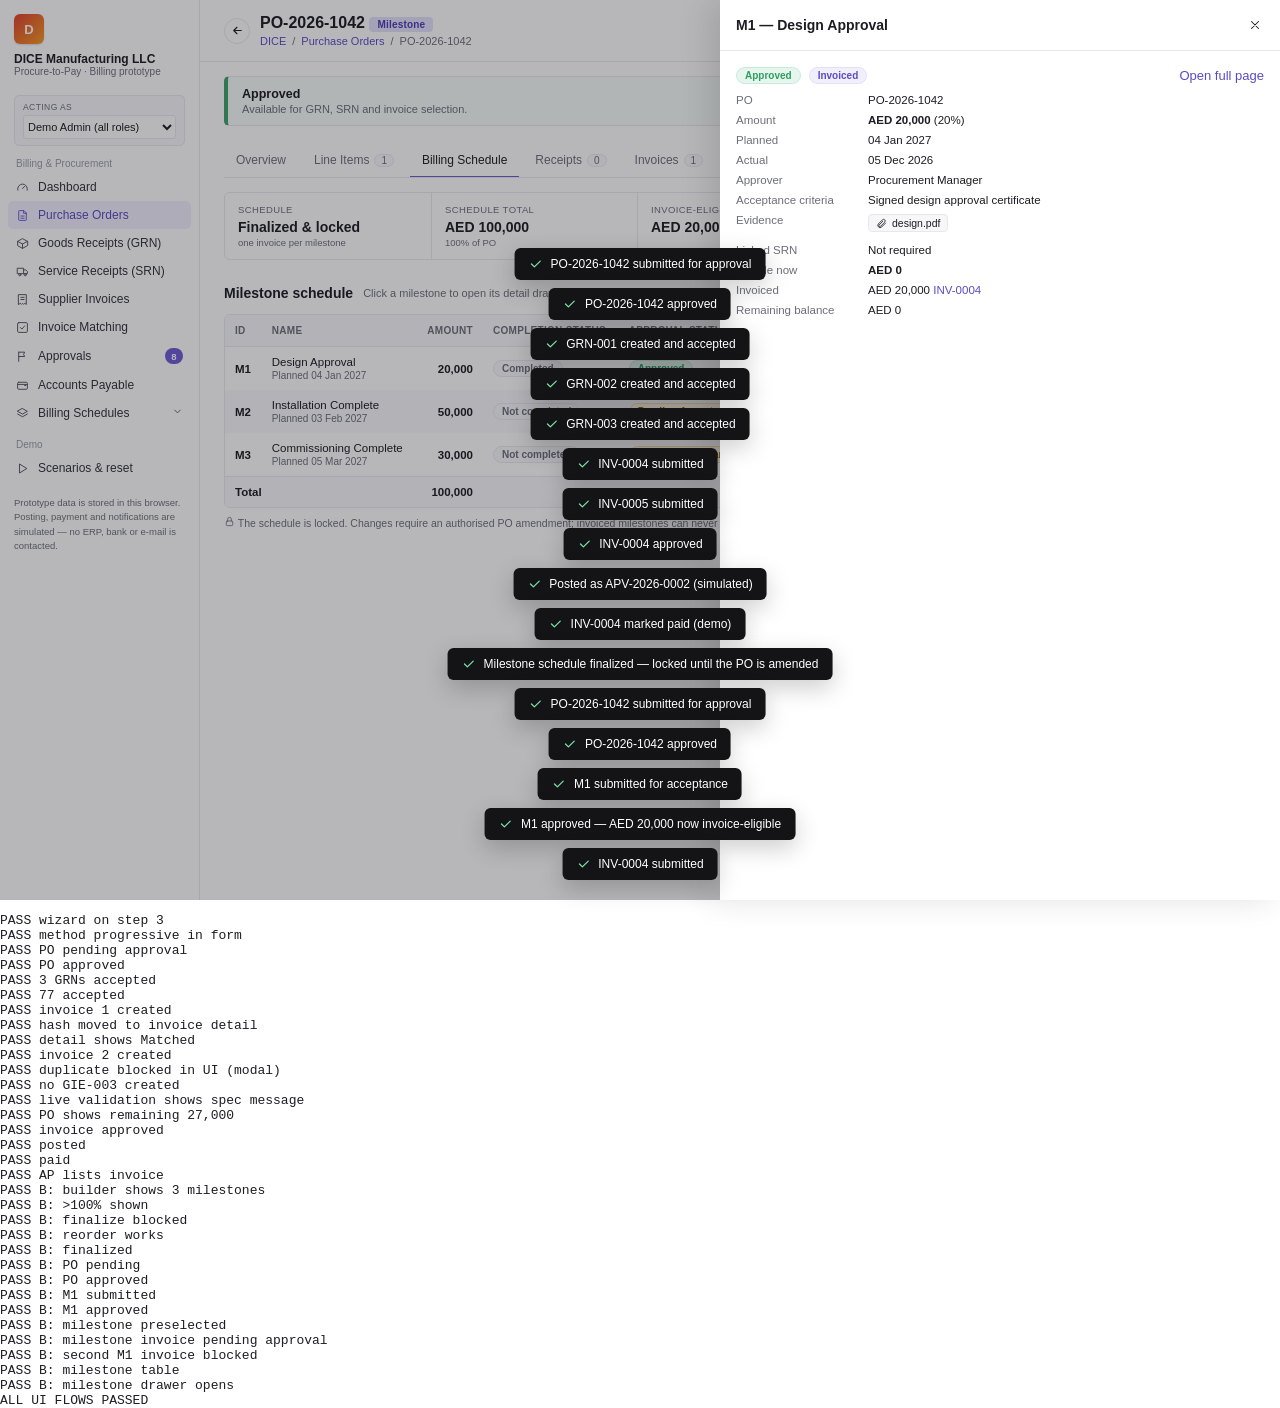
==== billing/tests/flow.html @ 4d49b439 "Add progressive and milestone billing prototype for P2P Interactive PO -> GRN/SRN -> invoice -> matc" ====
<!doctype html><html><head><meta charset="utf-8"><title>flow</title><link rel="stylesheet" href="../css/base.css"><link rel="stylesheet" href="../css/app.css"></head><body>
<div class="app"><aside id="sidebar" class="sidebar"></aside><main id="main" class="main"></main></div><div id="toasts" class="toast-stack"></div><pre id="out">running…</pre>
<script src="../js/core.js"></script><script src="../js/logic.js"></script><script src="../js/seed.js"></script><script src="../js/ui.js"></script>
<script src="../js/screens-po.js"></script><script src="../js/screens-receipts.js"></script><script src="../js/screens-bill.js"></script><script src="../js/screens-inv.js"></script><script src="../js/screens-dash.js"></script>
<script>
const log = [], flush = () => { document.getElementById('out').textContent = log.join('\n'); };
const T = (n, ok, extra) => { log.push((ok ? 'PASS ' : 'FAIL ') + n + (ok ? '' : ' :: ' + (extra || ''))); flush(); };
window.addEventListener('error', e => { log.push('ERR ' + e.message + ' @' + (e.filename || '').split('/').pop() + ':' + e.lineno); flush(); });
const nav = h => { location.hash = '#/' + h; render(); };
const submitModal = () => { const f = document.querySelector('.overlay form'); if (!f) return false; f.requestSubmit(); return true; };
const modalText = () => document.querySelector('.overlay')?.textContent || '';
try { localStorage.clear(); } catch (e) {}
seedDb('A'); const PO = n => db.pos.find(p => p.number === 'PO-2026-' + n);
/* ---- Scenario A through the UI handlers ---- */
nav('po/po-1042/edit?step=3');
T('wizard on step 3', ui.f && ui.f.step === 3);
ACT['po-method']({ dataset: { m: 'Progressive' } });
T('method progressive in form', ui.f.billingMethod === 'Progressive');
ACT['po-submit'](); T('PO pending approval', PO(1042).status === 'Pending Approval', PO(1042).status);
nav('po/po-1042'); ACT['po-approve']({ dataset: { id: 'po-1042' } }); submitModal(); T('PO approved', PO(1042).status === 'Approved');
const grn = (rec, acc, rej) => { nav('grn/new?po=po-1042'); ui.f.received = rec; ui.f.accepted = acc; ui.f.rejected = rej; grnDerive(); ACT['grn-save']({ dataset: { m: 'accept' } }); };
grn(30, 30, 0); grn(40, 40, 0); grn(10, 7, 3);
T('3 GRNs accepted', db.grns.filter(g => g.poId === 'po-1042' && ['Accepted', 'Partially Accepted'].includes(g.status)).length === 3, JSON.stringify(db.grns.filter(g => g.poId === 'po-1042').map(g => g.status)));
T('77 accepted', poSummary(PO(1042)).acceptedQty === 77);
const g1 = db.grns.find(g => g.poId === 'po-1042' && g.number === 'GRN-001'), g2 = db.grns.find(g => g.poId === 'po-1042' && g.number === 'GRN-002');
const invoice = (no, ref, qty) => { nav('invoice/new?po=po-1042'); ui.f.number = no; const g = ref; ACT['inv-pick']({ checked: true, dataset: { kind: 'grn', ref: g.id } }); ui.f.alloc['grn:' + g.id].qty = qty; invDerive(); return ACT['inv-save']({ dataset: { m: 'submit' } }); };
invoice('GIE-001', g1, 30);
T('invoice 1 created', db.invoices.some(i => i.number === 'GIE-001' && i.status === 'Pending Approval'));
T('hash moved to invoice detail', location.hash.startsWith('#/invoice/'), location.hash);
T('detail shows Matched', document.getElementById('main').textContent.includes('Matched'));
invoice('GIE-002', g2, 20); T('invoice 2 created', db.invoices.some(i => i.number === 'GIE-002'));
closeOverlays();
invoice('GIE-003', g1, 30); T('duplicate blocked in UI (modal)', modalText().includes('Duplicate allocation'), modalText()); T('no GIE-003 created', !db.invoices.some(i => i.number === 'GIE-003')); closeOverlays();
nav('invoice/new?po=po-1042'); ui.f.number = 'X'; ACT['inv-pick']({ checked: true, dataset: { kind: 'grn', ref: g2.id } }); ui.f.alloc['grn:' + g2.id].qty = 25; invDerive();
T('live validation shows spec message', document.getElementById('inv-derived').textContent.includes('Eligible: 20 units. Requested: 25 units.'));
nav('po/po-1042?tab=billing'); const t = document.getElementById('main').textContent; T('PO shows remaining 27,000', t.includes('27,000'));
/* approve + AP via handlers */
const i1 = db.invoices.find(i => i.number === 'GIE-001'); ACT['inv-approve']({ dataset: { id: i1.id } }); submitModal(); T('invoice approved', getInv(i1.id).status === 'Approved');
ACT['inv-post']({ dataset: { id: i1.id } }); submitModal(); T('posted', getInv(i1.id).status === 'Posted'); ACT['inv-pay']({ dataset: { id: i1.id } }); submitModal(); T('paid', getInv(i1.id).status === 'Paid');
nav('ap'); T('AP lists invoice', document.getElementById('main').textContent.includes('GIE-001'));
/* ---- Scenario B via UI ---- */
seedDb('B'); nav('po/po-1042/edit?step=3');
T('B: builder shows 3 milestones', ui.f.milestones.length === 3);
ui.f.milestones[2].pct = 40; poDerive(); T('B: >100% shown', document.getElementById('sch-sum').textContent.includes('exceeds'), document.getElementById('sch-sum').textContent);
ACT['ms-finalize'](); T('B: finalize blocked', modalText().includes('cannot be finalized')); closeOverlays();
ui.f.milestones[2].pct = 30; poDerive(); ACT['ms-up']({ dataset: { i: 1 } }); ACT['ms-down']({ dataset: { i: 0 } }); T('B: reorder works', ui.f.milestones[0].name === 'Design Approval', ui.f.milestones.map(m => m.name));
ACT['ms-finalize'](); T('B: finalized', ui.f.scheduleFinal === true); ACT['po-submit'](); T('B: PO pending', PO(1042).status === 'Pending Approval');
nav('po/po-1042'); ACT['po-approve']({ dataset: { id: 'po-1042' } }); submitModal(); T('B: PO approved', PO(1042).status === 'Approved');
const m1 = db.milestones.find(m => m.poId === 'po-1042' && m.code === 'M1');
nav('milestone/' + m1.id); ui.f.evidence = ['design.pdf']; ui.f.remarks = 'Design complete'; ACT['ms-submit-page']({ dataset: { id: m1.id } }); T('B: M1 submitted', getMS(m1.id).status === 'Submitted for Acceptance');
ACT['ms-approve']({ dataset: { id: m1.id } }); submitModal(); T('B: M1 approved', getMS(m1.id).status === 'Approved');
nav('invoice/new?po=po-1042&ms=' + m1.id); T('B: milestone preselected', ui.f.alloc['milestone:' + m1.id]?.on === true); ui.f.number = 'MS-1'; invDerive(); ACT['inv-save']({ dataset: { m: 'submit' } });
T('B: milestone invoice pending approval', db.invoices.some(i => i.number === 'MS-1' && i.status === 'Pending Approval'));
nav('invoice/new?po=po-1042&ms=' + m1.id); ui.f.number = 'MS-2'; invDerive(); ACT['inv-save']({ dataset: { m: 'submit' } }); T('B: second M1 invoice blocked', modalText().includes('Duplicate allocation') && !db.invoices.some(i => i.number === 'MS-2'), modalText()); closeOverlays();
nav('po/po-1042?tab=billing'); const bt = document.getElementById('main').textContent; T('B: milestone table', bt.includes('Invoiced') && bt.includes('Not Eligible'));
ACT['ms-drawer']({ dataset: { id: m1.id } }); T('B: milestone drawer opens', !!document.querySelector('.drawer'));
document.getElementById('out').textContent = log.join('\n') + '\n' + (log.some(l => l.startsWith('FAIL') || l.startsWith('ERR')) ? 'SOME FAILED' : 'ALL UI FLOWS PASSED');
</script></body></html>
---- billing/css/base.css ----
﻿  :root{
    --primary:#6C5DD3; --primary-600:#5B4CC4; --primary-50:#F1EFFC; --primary-100:#E4E0FA;
    --text:#1D1D22; --muted:#6E6E7A; --faint:#9A9AA6;
    --border:#E7E7EE; --row-alt:#F7F7FA; --bg:#FFFFFF; --page:#FBFBFD;
    --input-bg:#E7E4F0; --input-border:#CFCBDD;
    --danger:#E5484D; --danger-bg:#FDECEC; --success:#2F9E62; --success-bg:#E6F6EE;
    --dark:#141416; --radius:4px;
  }
  *{box-sizing:border-box}
  html,body{margin:0;height:100%}
  body{font-family:Inter,-apple-system,BlinkMacSystemFont,"Segoe UI",Roboto,sans-serif;font-size:13px;color:var(--text);background:var(--bg);-webkit-font-smoothing:antialiased}
  button{font-family:inherit;cursor:pointer}
  input,select,textarea{font-family:inherit;font-size:12px;color:var(--text)}
  a{color:inherit;text-decoration:none}

  /* ---------- Layout ---------- */
  .app{display:flex;min-height:100vh}
  .sidebar{width:200px;flex:none;border-right:1px solid var(--border);background:#fff;position:sticky;top:0;height:100vh;overflow-y:auto;padding:14px 8px 40px;transition:width .2s}
  .sidebar::-webkit-scrollbar{width:4px}.sidebar::-webkit-scrollbar-thumb{background:#ddd;border-radius:4px}
  .brand{padding:0 6px 10px}
  .brand-logo{width:30px;height:30px;border-radius:6px;background:linear-gradient(135deg,#E2412B,#F59A23);display:grid;place-items:center;color:#fff;font-weight:700;font-size:13px;box-shadow:0 1px 2px rgba(0,0,0,.15)}
  .brand-name{font-weight:600;font-size:12px;margin-top:8px}
  .brand-mail{font-size:10px;color:var(--muted)}
  .brand-tools{display:flex;gap:6px;margin-top:10px}
  .brand-tools button{width:24px;height:24px;border-radius:50%;border:1px solid var(--border);background:#fff;display:grid;place-items:center;color:var(--muted)}
  .brand-tools button:hover{color:var(--primary);border-color:var(--primary)}
  .nav-section{font-size:10px;color:var(--faint);padding:12px 8px 4px;font-weight:500}
  .nav-item{display:flex;align-items:center;gap:9px;padding:7px 8px;border-radius:5px;color:#33333B;font-size:12px;cursor:pointer;user-select:none}
  .nav-item:hover{background:var(--row-alt)}
  .nav-item svg{flex:none;color:#55555F}
  .nav-item .chev{margin-left:auto}
  .nav-group.active>.nav-item,.nav-group.open>.nav-item{background:var(--primary-50)}
  .nav-group.active>.nav-item{color:var(--primary-600);font-weight:500}
  .nav-group.active>.nav-item svg{color:var(--primary)}
  .nav-group.open>.nav-item{border-radius:5px 5px 0 0}
  .nav-sub{background:var(--primary-50);border-radius:0 0 5px 5px;padding:2px 6px 8px;margin-top:-2px}
  .nav-sub .nav-item{padding:6px 8px;font-size:11px;color:var(--muted)}
  .nav-sub .nav-item.active{background:#fff;color:var(--text);font-weight:500;box-shadow:0 0 0 1px var(--border)}
  .main{flex:1;min-width:0;display:flex;flex-direction:column}

  /* ---------- Page header ---------- */
  .page-head{display:flex;align-items:center;gap:10px;padding:14px 24px;border-bottom:1px solid var(--border);background:#fff;position:sticky;top:0;z-index:20;min-height:56px}
  .back-btn{width:26px;height:26px;border-radius:50%;border:1px solid var(--border);background:#fff;display:grid;place-items:center;color:var(--text)}
  .back-btn:hover{border-color:var(--primary);color:var(--primary)}
  .page-title{font-size:16px;font-weight:600;margin:0}
  .crumbs{font-size:11px;color:var(--muted);display:flex;gap:6px;align-items:center;flex-wrap:wrap}
  .crumbs a{color:var(--primary-600);cursor:pointer}.crumbs a:hover{text-decoration:underline}
  .head-right{margin-left:auto;display:flex;gap:8px;align-items:center}
  .content{padding:0 24px 40px}

  /* ---------- Toolbar / tabs ---------- */
  .tabs{display:flex;gap:4px;border-bottom:1px solid var(--border);margin-top:18px}
  .tab{padding:9px 8px;font-size:12px;color:var(--muted);border:none;background:none;border-bottom:2px solid transparent;margin-bottom:-1px}
  .tab.active{color:var(--text);border-bottom-color:var(--primary);font-weight:500}
  .tab .count{display:inline-block;margin-left:5px;font-size:10px;background:var(--row-alt);border:1px solid var(--border);padding:0 6px;border-radius:10px;color:var(--muted)}
  .tab.active .count{background:var(--primary-50);border-color:var(--primary-100);color:var(--primary-600)}
  .toolbar{display:flex;align-items:center;border-bottom:1px solid var(--border);height:40px;margin:0 -24px;padding:0 24px}
  .content .tabs + .toolbar{margin:0}
  .tool{display:flex;align-items:center;gap:7px;padding:0 14px;height:100%;font-size:11.5px;color:var(--text);border:none;background:none}
  .tool:first-child{padding-left:4px}
  .tool + .tool{border-left:1px solid var(--border)}
  .tool input{border:none;outline:none;background:transparent;font-size:11.5px;width:200px}
  .tool:hover:not(.search){color:var(--primary)}
  .actions-row{display:flex;gap:8px;margin:18px 0 16px;flex-wrap:wrap}

  /* ---------- Buttons ---------- */
  .btn{display:inline-flex;align-items:center;gap:5px;height:28px;padding:0 12px;border-radius:var(--radius);font-size:11.5px;font-weight:500;border:1px solid transparent;white-space:nowrap;transition:background .15s,border-color .15s,color .15s}
  .btn-primary{background:var(--primary);color:#fff}
  .btn-primary:hover{background:var(--primary-600)}
  .btn-primary.on{background:var(--dark)}
  .btn-sm{height:22px;padding:0 9px;font-size:10.5px}
  .btn-xs{height:20px;padding:0 8px;font-size:10px;border-radius:3px}
  .btn-outline{background:#fff;border-color:#C9C9D3;color:var(--text)}
  .btn-outline:hover,.btn-outline.hot{background:var(--primary);border-color:var(--primary);color:#fff}
  .btn-danger-soft{background:var(--danger-bg);color:var(--danger)}
  .btn-danger-soft:hover{background:#F9D2D3}
  .btn:disabled,.btn:disabled:hover{background:#F1F1F4;color:#A3A3AE;border-color:transparent;cursor:not-allowed}
  .btn-dark{background:var(--dark);color:#fff}
  .btn-dark:hover{background:#33333a}
  .btn-success{background:var(--success);color:#fff}
  .btn-ghost{background:transparent;color:var(--muted)}
  .btn-ghost:hover{background:var(--row-alt);color:var(--text)}
  .kebab{width:22px;height:22px;border-radius:3px;border:none;background:transparent;display:grid;place-items:center;color:var(--text)}
  .kebab:hover,.kebab.open{background:var(--primary);color:#fff}

  /* ---------- Table ---------- */
  .table-wrap{overflow-x:auto}
  table.grid{width:100%;border-collapse:collapse;min-width:720px}
  .grid th{text-align:left;font-size:11px;font-weight:500;color:var(--text);padding:10px 10px;border-bottom:1px solid var(--border)}
  .grid td{padding:9px 10px;font-size:11.5px;vertical-align:middle}
  .grid tbody tr:nth-child(even) td{background:var(--row-alt)}
  .grid tbody tr:hover td{background:#F2F1FA}
  .grid .divider{border-left:1px solid var(--border)}
  .grid th.right,.grid td.right{text-align:right}
  .row-actions{display:inline-flex;align-items:center;gap:5px}
  .ent{display:flex;align-items:center;gap:10px}
  .avatar{width:22px;height:22px;border-radius:50%;display:grid;place-items:center;color:#fff;font-size:9.5px;font-weight:600;flex:none}
  .ent-name{font-weight:500;font-size:11.5px;cursor:pointer}
  .ent-name:hover{color:var(--primary);text-decoration:underline}
  .ent-sub{font-size:9.5px;color:var(--muted);margin-top:3px}
  .link-muted{display:inline-flex;align-items:center;gap:5px;color:var(--muted);font-size:11px;cursor:pointer;background:none;border:none;padding:0}
  .link-muted:hover{color:var(--primary)}
  .chip{display:inline-flex;align-items:center;gap:5px;font-size:10.5px;padding:2px 8px;border-radius:10px;background:var(--primary-50);color:var(--primary-600);border:1px solid var(--primary-100)}
  .chip.gray{background:var(--row-alt);color:var(--muted);border-color:var(--border)}
  .chip.green{background:var(--success-bg);color:var(--success);border-color:#C7EBD7}
  .chip.red{background:var(--danger-bg);color:var(--danger);border-color:#F6CFD0}
  .empty{text-align:center;color:var(--muted);padding:40px 0 !important;font-size:12px;background:#fff !important}
  .pager{display:flex;align-items:center;justify-content:center;position:relative;margin-top:18px;min-height:24px}
  .pager .pages{display:flex;gap:4px;align-items:center}
  .pager button{min-width:20px;height:20px;border:none;background:none;font-size:10.5px;color:var(--text);border-radius:3px;padding:0 4px}
  .pager button:hover:not(:disabled){background:var(--row-alt)}
  .pager button.active{background:var(--primary);color:#fff}
  .pager button:disabled{color:#C8C8D0;cursor:default}
  .pager .info{position:absolute;right:0;font-size:10px;color:var(--muted)}

  /* ---------- Menus ---------- */
  .menu{position:fixed;z-index:60;background:#fff;border:1px solid var(--border);border-radius:5px;box-shadow:0 8px 24px rgba(20,20,40,.12);padding:4px;min-width:130px}
  .menu button{display:flex;width:100%;align-items:center;gap:8px;border:none;background:none;padding:7px 9px;font-size:11px;border-radius:3px;text-align:left;color:var(--text)}
  .menu button:hover{background:var(--primary-50);color:var(--primary-600)}
  .menu button.danger{color:var(--danger)}
  .menu button.danger:hover{background:var(--danger-bg)}

  /* ---------- Cards / form (edit page) ---------- */
  .form-grid{display:grid;grid-template-columns:1fr 1fr;gap:14px 8px;margin-top:16px;align-items:start}
  .card{border:1px solid var(--border);border-radius:5px;background:#fff;padding:16px 14px 18px;box-shadow:0 1px 2px rgba(20,20,40,.03)}
  .card.stretch{align-self:stretch}
  .card-head{display:flex;align-items:flex-start;gap:10px;margin-bottom:12px}
  .card-title{font-size:13px;font-weight:500;margin:0}
  .card-title.upper{text-transform:uppercase;font-size:13px}
  .card-desc{font-size:9.5px;color:var(--muted);margin-top:3px}
  .card-head .btn{margin-left:auto}
  .field{margin-bottom:10px}
  .field:last-child{margin-bottom:0}
  .field label{display:block;font-size:8.5px;letter-spacing:.04em;color:var(--muted);text-transform:uppercase;margin-bottom:4px}
  .input{width:100%;height:30px;padding:0 9px;background:var(--input-bg);border:1px solid var(--input-border);border-radius:2px;outline:none;font-size:11px}
  .input:focus{border-color:var(--primary);background:#fff;box-shadow:0 0 0 3px rgba(108,93,211,.12)}
  select.input{appearance:none;background-image:url("data:image/svg+xml,%3Csvg xmlns='http://www.w3.org/2000/svg' width='10' height='10' viewBox='0 0 24 24' fill='none' stroke='%23333' stroke-width='2.5'%3E%3Cpath d='m6 9 6 6 6-6'/%3E%3C/svg%3E");background-repeat:no-repeat;background-position:right 10px center;padding-right:28px}
  .input.white{background-color:#fff;border-color:#B9B3D6}
  .two{display:grid;grid-template-columns:1fr 1fr;gap:8px}
  .badge-outline{font-size:9px;border:1px solid var(--border);border-radius:10px;padding:3px 8px;margin-left:auto;color:var(--text);letter-spacing:.02em}
  .mini-table{width:100%;border-collapse:collapse}
  .mini-table th{font-size:9px;text-transform:uppercase;font-weight:600;text-align:left;padding:7px 6px;border-bottom:1px solid #CFCFD8}
  .mini-table td{font-size:10.5px;padding:6px 6px}
  .mini-table th.right,.mini-table td.right{text-align:right}
  .mini-table .empty{padding:14px 0 6px !important;font-size:10px}
  .switch-card{display:flex;align-items:flex-start;justify-content:space-between;padding:16px 10px 20px;border:1px solid transparent;border-radius:5px}
  .switch-card .t{font-size:12.5px;font-weight:500}
  .switch-card.off .t{color:#55555F}
  .switch-card .d{font-size:8.5px;color:var(--muted);margin-top:3px}
  .switch{position:relative;width:20px;height:12px;flex:none}
  .switch input{opacity:0;width:0;height:0;position:absolute}
  .switch span{position:absolute;inset:0;border-radius:10px;background:#D9D9E0;transition:.2s;cursor:pointer;border:1px solid #C3C3CC}
  .switch span::after{content:"";position:absolute;width:8px;height:8px;top:1px;left:1px;border-radius:50%;background:#fff;transition:.2s;box-shadow:0 1px 1px rgba(0,0,0,.15)}
  .switch input:checked + span{background:var(--primary);border-color:var(--primary)}
  .switch input:checked + span::after{transform:translateX(8px)}
  .danger-zone{border-top:1px solid var(--border);margin-top:16px;padding-top:16px}
  .danger-zone h4{margin:0;font-size:12.5px;font-weight:500}
  .danger-zone p{margin:3px 0 10px;font-size:8.5px;color:var(--muted)}
  .head-person{display:flex;align-items:center;gap:10px;padding:8px;border:1px solid var(--border);border-radius:5px;margin:4px 0 10px}
  .muted{color:var(--muted)}
  .small{font-size:10.5px}

  /* ---------- Summary strip (departments page) ---------- */
  .summary{display:grid;grid-template-columns:repeat(5,minmax(0,1fr));border:1px solid var(--border);border-radius:6px;margin-top:18px;background:#fff}
  .summary > div{padding:12px 14px;min-width:0}
  .summary > div + div{border-left:1px solid var(--border)}
  .summary .k{font-size:9.5px;color:var(--muted);text-transform:uppercase;letter-spacing:.04em}
  .summary .v{font-size:12.5px;font-weight:500;margin-top:4px;white-space:nowrap;overflow:hidden;text-overflow:ellipsis}

  /* ---------- Modal / drawer / toast ---------- */
  .overlay{position:fixed;inset:0;background:rgba(17,17,27,.38);z-index:80;display:grid;place-items:center;padding:16px;animation:fade .15s}
  .modal{background:#fff;border-radius:8px;width:440px;max-width:100%;box-shadow:0 20px 50px rgba(0,0,0,.2);animation:pop .15s}
  .modal-head{display:flex;align-items:center;padding:14px 16px;border-bottom:1px solid var(--border)}
  .modal-head h3{margin:0;font-size:14px;font-weight:600}
  .modal-head .x{margin-left:auto}
  .modal-body{padding:16px;max-height:65vh;overflow:auto}
  .modal-body p{margin:0;color:var(--muted);line-height:1.5;font-size:12px}
  .modal-foot{display:flex;justify-content:flex-end;gap:8px;padding:12px 16px;border-top:1px solid var(--border)}
  .modal .input{background:#fff;border-color:#D3D3DC;height:32px;font-size:12px}
  .modal .input:focus{border-color:var(--primary)}
  .modal .field label{font-size:9.5px}
  .err{color:var(--danger);font-size:10px;margin-top:4px}
  .drawer-ov{position:fixed;inset:0;background:rgba(17,17,27,.3);z-index:70;animation:fade .15s}
  .drawer{position:fixed;top:0;right:0;bottom:0;width:440px;max-width:100%;background:#fff;z-index:71;box-shadow:-10px 0 30px rgba(0,0,0,.12);display:flex;flex-direction:column;animation:slide .2s}
  .drawer .modal-body{max-height:none;flex:1}
  .kv{display:grid;grid-template-columns:120px 1fr;gap:8px 12px;font-size:11.5px;margin-bottom:18px}
  .kv .k{color:var(--muted)}
  .section-label{font-size:10px;text-transform:uppercase;letter-spacing:.05em;color:var(--muted);margin:6px 0 8px;font-weight:600}
  .toast-stack{position:fixed;bottom:20px;left:50%;transform:translateX(-50%);z-index:100;display:flex;flex-direction:column;gap:8px;align-items:center}
  .toast{background:var(--dark);color:#fff;padding:9px 14px;border-radius:6px;font-size:12px;display:flex;align-items:center;gap:8px;box-shadow:0 8px 24px rgba(0,0,0,.2);animation:pop .15s}
  .toast svg{color:#7BE0A6}
  @keyframes fade{from{opacity:0}}
  @keyframes pop{from{opacity:0;transform:scale(.97) translateY(4px)}}
  @keyframes slide{from{transform:translateX(30px);opacity:0}}

  .chip.amber{background:#FFF6E0;color:#8A6100;border-color:#F1DDA6}
  .chip.blue{background:#EAF1FE;color:#2563EB;border-color:#CFDDFB}
  .mc-link{background:none;border:none;padding:0;font:inherit;font-weight:700;color:var(--primary-600);text-decoration:underline;text-underline-offset:2px;cursor:pointer}
  .mc-link:hover{color:var(--primary)}
---- billing/css/app.css ----
/* DICE Progressive & Milestone Billing prototype — additions on top of the Buyer portal base styles */
:root{--warn:#B7791F;--warn-bg:#FFF6E0;--info:#2563EB;--info-bg:#EAF1FE}
.content{padding:0 24px 60px}
.page-head .head-title{display:flex;flex-direction:column;gap:3px;min-width:0}
.page-head .head-right{flex-wrap:wrap}
.sidebar .brand-tools{margin-top:8px}
.nav-item .nbadge{margin-left:auto;min-width:18px;height:16px;border-radius:8px;background:var(--primary);color:#fff;font-size:9.5px;font-weight:600;display:grid;place-items:center;padding:0 5px}
.nav-item.active{background:var(--primary-50);color:var(--primary-600);font-weight:500}
.nav-item.active svg{color:var(--primary)}
.nav-sub .nav-item.active{background:#fff;color:var(--text)}
.role-box{margin:8px 6px 0;padding:6px 8px;border:1px solid var(--border);border-radius:5px;background:var(--row-alt)}
.role-box label{display:block;font-size:8.5px;text-transform:uppercase;letter-spacing:.05em;color:var(--muted);margin-bottom:3px}
.role-box select{width:100%;border:1px solid var(--border);border-radius:3px;background:#fff;height:24px;font-size:11px}
.demo-note{margin:14px 6px 0;font-size:9.5px;color:var(--muted);line-height:1.5}

/* tabs */
.tabs.scroll{overflow-x:auto;scrollbar-width:none}
.tabs .tab{white-space:nowrap;font-size:12px;padding:9px 12px}

/* page blocks */
.sec-title{font-size:14px;font-weight:600;margin:22px 0 10px;display:flex;align-items:center;gap:10px}
.sec-title .sub{font-size:11px;font-weight:400;color:var(--muted)}
.sub-title{font-size:10.5px;font-weight:600;text-transform:uppercase;letter-spacing:.04em;color:var(--muted);margin:18px 0 8px}
.grid-2{display:grid;grid-template-columns:1fr 1fr;gap:14px}
.grid-3{display:grid;grid-template-columns:repeat(3,1fr);gap:12px}
.grid-4{display:grid;grid-template-columns:repeat(4,1fr);gap:12px}
.card.flat{box-shadow:none}
.card.pad0{padding:0;overflow:hidden}
.card h3{margin:0 0 10px;font-size:12.5px;font-weight:600}
.row{display:flex;align-items:center;gap:8px;flex-wrap:wrap}
.spacer{flex:1}
.right{text-align:right}
.nowrap{white-space:nowrap}
.mono{font-variant-numeric:tabular-nums}
.num{text-align:right;font-variant-numeric:tabular-nums;white-space:nowrap}
.strong{font-weight:600}
.ok-t{color:var(--success)}.bad-t{color:var(--danger)}.warn-t{color:var(--warn)}
.hint{font-size:10.5px;color:var(--muted);line-height:1.5}
.link{background:none;border:none;padding:0;font:inherit;color:var(--primary-600);cursor:pointer;font-weight:500}
.link:hover{text-decoration:underline}

/* metric tiles */
.tiles{display:grid;grid-template-columns:repeat(auto-fill,minmax(176px,1fr));gap:10px;margin-top:16px}
.tile{border:1px solid var(--border);border-radius:6px;padding:12px 14px;background:#fff;cursor:default;text-align:left;font:inherit;color:inherit;transition:border-color .15s,box-shadow .15s}
.tile.click{cursor:pointer}
.tile.click:hover{border-color:var(--primary);box-shadow:0 2px 10px rgba(108,93,211,.12)}
.tile .k{font-size:9.5px;text-transform:uppercase;letter-spacing:.04em;color:var(--muted);display:flex;gap:6px;align-items:center}
.tile .v{font-size:17px;font-weight:600;margin-top:6px;font-variant-numeric:tabular-nums}
.tile .s{font-size:10px;color:var(--muted);margin-top:3px}
.tile.g .v{color:var(--success)}.tile.a .v{color:var(--warn)}.tile.r .v{color:var(--danger)}
.strip{display:grid;grid-template-columns:repeat(auto-fit,minmax(140px,1fr));border:1px solid var(--border);border-radius:6px;background:#fff;margin-top:14px}
.strip>div{padding:11px 13px;min-width:0}
.strip>div+div{border-left:1px solid var(--border)}
.strip .k{font-size:9.5px;color:var(--muted);text-transform:uppercase;letter-spacing:.04em}
.strip .v{font-size:14px;font-weight:600;margin-top:4px;font-variant-numeric:tabular-nums;white-space:nowrap}
.strip .s{font-size:9.5px;color:var(--muted);margin-top:2px}
.strip .hl{background:#F1F8F4}

/* status badges */
.badge-s{display:inline-flex;align-items:center;font-size:10px;font-weight:600;padding:2px 8px;border-radius:10px;white-space:nowrap;border:1px solid transparent}
.s-green{background:var(--success-bg);color:var(--success);border-color:#C7EBD7}
.s-amber{background:var(--warn-bg);color:#8A6100;border-color:#F1DDA6}
.s-red{background:var(--danger-bg);color:var(--danger);border-color:#F6CFD0}
.s-gray{background:var(--row-alt);color:var(--muted);border-color:var(--border)}
.s-blue{background:var(--info-bg);color:var(--info);border-color:#CFDDFB}
.s-purple{background:var(--primary-50);color:var(--primary-600);border-color:var(--primary-100)}
.m-badge{display:inline-flex;align-items:center;gap:4px;font-size:10px;font-weight:600;padding:2px 8px;border-radius:4px;letter-spacing:.02em}
.m-standard{background:#EEF0F4;color:#44444C}
.m-progressive{background:#E4F4EA;color:#23724A}
.m-milestone{background:#E4E0FA;color:#4B3DB5}

/* method banner */
.method-banner{display:flex;gap:12px;align-items:flex-start;padding:11px 14px;border-radius:6px;border:1px solid var(--border);margin-top:14px;font-size:11.5px;line-height:1.5}
.method-banner.progressive{background:#F1F8F4;border-color:#CBE8D6}
.method-banner.milestone{background:var(--primary-50);border-color:var(--primary-100)}
.method-banner.standard{background:var(--row-alt)}
.method-banner b{font-weight:600}
.method-banner .ic{width:26px;height:26px;border-radius:6px;display:grid;place-items:center;color:#fff;flex:none}
.method-banner.progressive .ic{background:#3FA36B}.method-banner.milestone .ic{background:var(--primary)}.method-banner.standard .ic{background:#8A8A96}

/* banners / alerts */
.alert{display:flex;gap:10px;align-items:flex-start;padding:9px 12px;border-radius:5px;font-size:11.5px;line-height:1.5;margin:10px 0;border:1px solid}
.alert.err{background:var(--danger-bg);border-color:#F6CFD0;color:#9B2226}
.alert.warn{background:var(--warn-bg);border-color:#F1DDA6;color:#7A5300}
.alert.ok{background:var(--success-bg);border-color:#C7EBD7;color:#1F6E45}
.alert.info{background:var(--info-bg);border-color:#CFDDFB;color:#1E4FC2}
.alert ul{margin:3px 0 0;padding-left:16px}
.alert .at{font-weight:600}
.status-banner{display:flex;align-items:center;gap:12px;padding:10px 14px;border:1px solid var(--border);border-left-width:4px;border-radius:5px;margin-top:14px;background:#fff;flex-wrap:wrap}
.status-banner.green{border-left-color:#3FA36B;background:#F6FBF8}.status-banner.amber{border-left-color:#E8B04B;background:#FFFBF1}
.status-banner.red{border-left-color:var(--danger);background:#FEF7F7}.status-banner.gray{border-left-color:#B9B9C4}.status-banner.blue{border-left-color:var(--info)}
.status-banner .t{font-weight:600;font-size:12.5px}
.status-banner .d{font-size:11px;color:var(--muted);margin-top:2px}

/* steps */
.stepper{display:flex;gap:0;margin:16px 0 4px;border:1px solid var(--border);border-radius:6px;overflow:hidden;background:#fff}
.step{flex:1;display:flex;align-items:center;gap:8px;padding:10px 14px;font-size:11.5px;color:var(--muted);border:none;background:#fff;text-align:left;border-right:1px solid var(--border)}
.step:last-child{border-right:none}
.step .n{width:20px;height:20px;border-radius:50%;background:var(--row-alt);border:1px solid var(--border);display:grid;place-items:center;font-size:10px;font-weight:600;flex:none}
.step.on{color:var(--text);font-weight:600;background:var(--primary-50)}
.step.on .n{background:var(--primary);border-color:var(--primary);color:#fff}
.step.done .n{background:var(--success);border-color:var(--success);color:#fff}
.step:hover{background:var(--row-alt)}

/* forms */
.fgrid{display:grid;grid-template-columns:repeat(3,1fr);gap:12px 14px}
.fgrid.c2{grid-template-columns:repeat(2,1fr)}.fgrid.c4{grid-template-columns:repeat(4,1fr)}
.fgrid .span2{grid-column:span 2}.fgrid .span3{grid-column:1/-1}
.field label{font-size:9px}
.field .ro{height:30px;display:flex;align-items:center;padding:0 9px;background:var(--row-alt);border:1px solid var(--border);border-radius:2px;font-size:11.5px;color:#33333B;overflow:hidden;white-space:nowrap;text-overflow:ellipsis}
.input.sm{height:26px;font-size:11px}
.input.num{text-align:right}
.input.err{border-color:var(--danger);background:#FFF6F6}
.input:disabled{opacity:.6;cursor:not-allowed}
textarea.input{height:auto;padding:7px 9px;resize:vertical}
.fhint{font-size:10px;color:var(--muted);margin-top:3px}
.form-actions{display:flex;gap:8px;justify-content:flex-end;margin-top:18px;padding-top:14px;border-top:1px solid var(--border);flex-wrap:wrap}
.radio-cards{display:grid;grid-template-columns:repeat(3,1fr);gap:10px}
.rcard{border:1px solid var(--border);border-radius:6px;padding:12px 14px;cursor:pointer;background:#fff;display:flex;flex-direction:column;gap:5px;text-align:left;font:inherit;color:inherit}
.rcard:hover{border-color:var(--primary)}
.rcard.on{border-color:var(--primary);background:var(--primary-50);box-shadow:0 0 0 1px var(--primary)}
.rcard .t{font-weight:600;font-size:12.5px;display:flex;align-items:center;gap:7px}
.rcard .d{font-size:10.5px;color:var(--muted);line-height:1.5}
.rcard ul{margin:2px 0 0;padding-left:15px;font-size:10.5px;color:#44444C;line-height:1.55}
.rcard:disabled{opacity:.6;cursor:not-allowed}
.dot{width:12px;height:12px;border-radius:50%;border:2px solid #B9B9C4;flex:none}
.rcard.on .dot{border-color:var(--primary);background:radial-gradient(var(--primary) 45%,#fff 50%)}
.check-row{display:flex;align-items:center;gap:8px;font-size:11.5px}
.check-row input{accent-color:var(--primary);width:14px;height:14px;margin:0}

/* tables */
.tbl-wrap{overflow-x:auto;border:1px solid var(--border);border-radius:6px;background:#fff}
table.grid.compact{min-width:0}
table.grid.compact th{font-size:10px;text-transform:uppercase;letter-spacing:.03em;color:var(--muted);font-weight:600;background:var(--row-alt);white-space:nowrap}
table.grid.compact td{font-size:11.5px}
table.grid tr.click{cursor:pointer}
table.grid tr.sel td{background:var(--primary-50)!important}
table.grid tr.dim td{color:var(--faint)}
table.grid tr.total td{font-weight:600;border-top:1px solid var(--border);background:var(--row-alt)!important}
table.grid td .sub{font-size:10px;color:var(--muted);margin-top:2px}
table.grid td.act{white-space:nowrap;text-align:right}
.filters{display:flex;gap:8px;align-items:center;flex-wrap:wrap;margin:16px 0 12px}
.filters .input{height:28px;width:auto;min-width:130px;background:#fff;border-color:#D3D3DC;font-size:11.5px}
.filters .search{position:relative}
.filters .search input{padding-left:26px;width:220px}
.filters .search svg{position:absolute;left:8px;top:8px;color:var(--muted)}
.fchip{display:inline-flex;align-items:center;gap:6px;background:var(--primary-50);border:1px solid var(--primary-100);color:var(--primary-600);border-radius:12px;font-size:10.5px;padding:2px 4px 2px 10px}
.fchip button{border:none;background:none;color:inherit;display:grid;place-items:center;padding:2px;border-radius:50%}
.fchip button:hover{background:var(--primary-100)}
.empty-state{padding:34px 12px;text-align:center;color:var(--muted);font-size:12px}
.pill-tabs{display:flex;gap:6px;flex-wrap:wrap;margin:14px 0 4px}
.pill-tabs button{border:1px solid var(--border);background:#fff;border-radius:14px;padding:4px 11px;font-size:11px;color:var(--text);display:inline-flex;gap:6px;align-items:center}
.pill-tabs button .n{min-width:16px;height:16px;border-radius:8px;background:var(--row-alt);display:grid;place-items:center;font-size:9.5px;font-weight:700;padding:0 4px}
.pill-tabs button.on{border-color:var(--primary);background:var(--primary-50);color:var(--primary-600);font-weight:600}
.pill-tabs button.on .n{background:var(--primary);color:#fff}

/* alloc / entitlements */
.bar{height:6px;border-radius:4px;background:#E6E6EC;overflow:hidden;display:flex;min-width:90px}
.bar span{display:block;height:100%}
.bar .b-paid{background:#2F9E62}.bar .b-appr{background:#7BC79B}.bar .b-res{background:#F0B24A}.bar .b-avail{background:var(--primary)}
.legend{display:flex;gap:12px;flex-wrap:wrap;font-size:10px;color:var(--muted);margin-top:6px}
.legend i{display:inline-block;width:8px;height:8px;border-radius:2px;margin-right:4px;vertical-align:middle}
.alloc-in{width:84px;text-align:right}
.inelig{font-size:10px;color:var(--danger);margin-top:2px}
.bal-cell b{font-weight:600}

/* checks */
.checks{border:1px solid var(--border);border-radius:6px;background:#fff;overflow:hidden}
.check{display:grid;grid-template-columns:22px 190px 1fr;gap:10px;padding:9px 12px;border-bottom:1px solid var(--border);font-size:11.5px;align-items:start}
.check:last-child{border-bottom:none}
.check .ci{width:18px;height:18px;border-radius:50%;display:grid;place-items:center;color:#fff;margin-top:1px}
.check.pass .ci{background:#3FA36B}.check.warn .ci{background:#E0A030}.check.fail .ci{background:var(--danger)}.check.info .ci{background:#8A8A96}
.check .cl{font-weight:600}
.check .cd{color:#44444C;line-height:1.5}
.check.fail{background:#FEF8F8}.check.warn{background:#FFFCF4}

/* timeline */
.tl{list-style:none;margin:0;padding:0 0 0 12px;border-left:2px solid var(--primary-100)}
.tl li{position:relative;padding:0 0 12px 8px;font-size:11.5px}
.tl li::before{content:"";position:absolute;left:-18px;top:4px;width:8px;height:8px;border-radius:50%;background:var(--primary)}
.tl li.ok::before{background:#3FA36B}.tl li.bad::before{background:var(--danger)}.tl li.amber::before{background:#E0A030}
.tl .tt{font-weight:600}.tl .tm{font-size:10px;color:var(--muted);margin-top:2px}
.kvg{display:grid;grid-template-columns:repeat(3,1fr);gap:12px 16px}
.kvg .k{font-size:9px;color:var(--muted);text-transform:uppercase;letter-spacing:.04em;margin-bottom:2px}
.kvg .v{font-size:12px;font-weight:500;word-break:break-word}
.attach{display:inline-flex;align-items:center;gap:5px;font-size:10.5px;border:1px solid var(--border);border-radius:4px;padding:2px 7px;background:var(--row-alt);margin:0 4px 4px 0}
.attach button{border:none;background:none;color:var(--muted);padding:0;display:grid;place-items:center}
.attach button:hover{color:var(--danger)}
.total-box{border:1px solid var(--border);border-radius:6px;background:var(--row-alt);padding:10px 14px;min-width:260px}
.total-box .r{display:flex;justify-content:space-between;gap:20px;font-size:12px;padding:3px 0}
.total-box .r.g{font-weight:700;font-size:13.5px;border-top:1px solid var(--border);margin-top:4px;padding-top:7px}
.sticky-bar{position:sticky;bottom:0;background:rgba(255,255,255,.96);border-top:1px solid var(--border);padding:10px 24px;margin:20px -24px -60px;display:flex;gap:8px;justify-content:flex-end;align-items:center;z-index:15;flex-wrap:wrap}
.menu-wide{min-width:200px}
.drawer.wide{width:560px}
.modal.wide{width:760px}
.modal.xwide{width:980px}
.lock{display:inline-flex;align-items:center;gap:4px;color:var(--muted);font-size:10px}
.dim-note{color:var(--faint);font-size:10.5px}
.scn{border:1px solid var(--border);border-radius:6px;padding:10px 12px;margin-bottom:8px;background:#fff}
.scn .t{font-weight:600;font-size:12px}.scn .d{font-size:10.5px;color:var(--muted);margin:3px 0 8px;line-height:1.5}
.funnel{display:flex;flex-direction:column;gap:7px;margin-top:6px}
.funnel .fr{display:grid;grid-template-columns:170px 1fr 110px;gap:10px;align-items:center;font-size:11px}
.funnel .fb{height:14px;border-radius:3px;background:#EDEDF3;overflow:hidden}
.funnel .fb span{display:block;height:100%;background:var(--primary);border-radius:3px;min-width:2px}
@media (max-width:1100px){.grid-4{grid-template-columns:repeat(2,1fr)}.grid-3{grid-template-columns:1fr 1fr}.fgrid,.fgrid.c4{grid-template-columns:1fr 1fr}.radio-cards{grid-template-columns:1fr}}
@media (max-width:900px){.grid-2,.grid-3,.fgrid,.fgrid.c2,.fgrid.c4{grid-template-columns:1fr}.fgrid .span2{grid-column:auto}.drawer.wide,.modal.wide,.modal.xwide{width:100%}.sticky-bar{margin:20px -16px -60px;padding:10px 16px}.check{grid-template-columns:22px 1fr}.check .cd{grid-column:2}}

.toast.err{background:#7A1F22}.toast.err svg{color:#FFB4B6}
.toast span{max-width:520px}
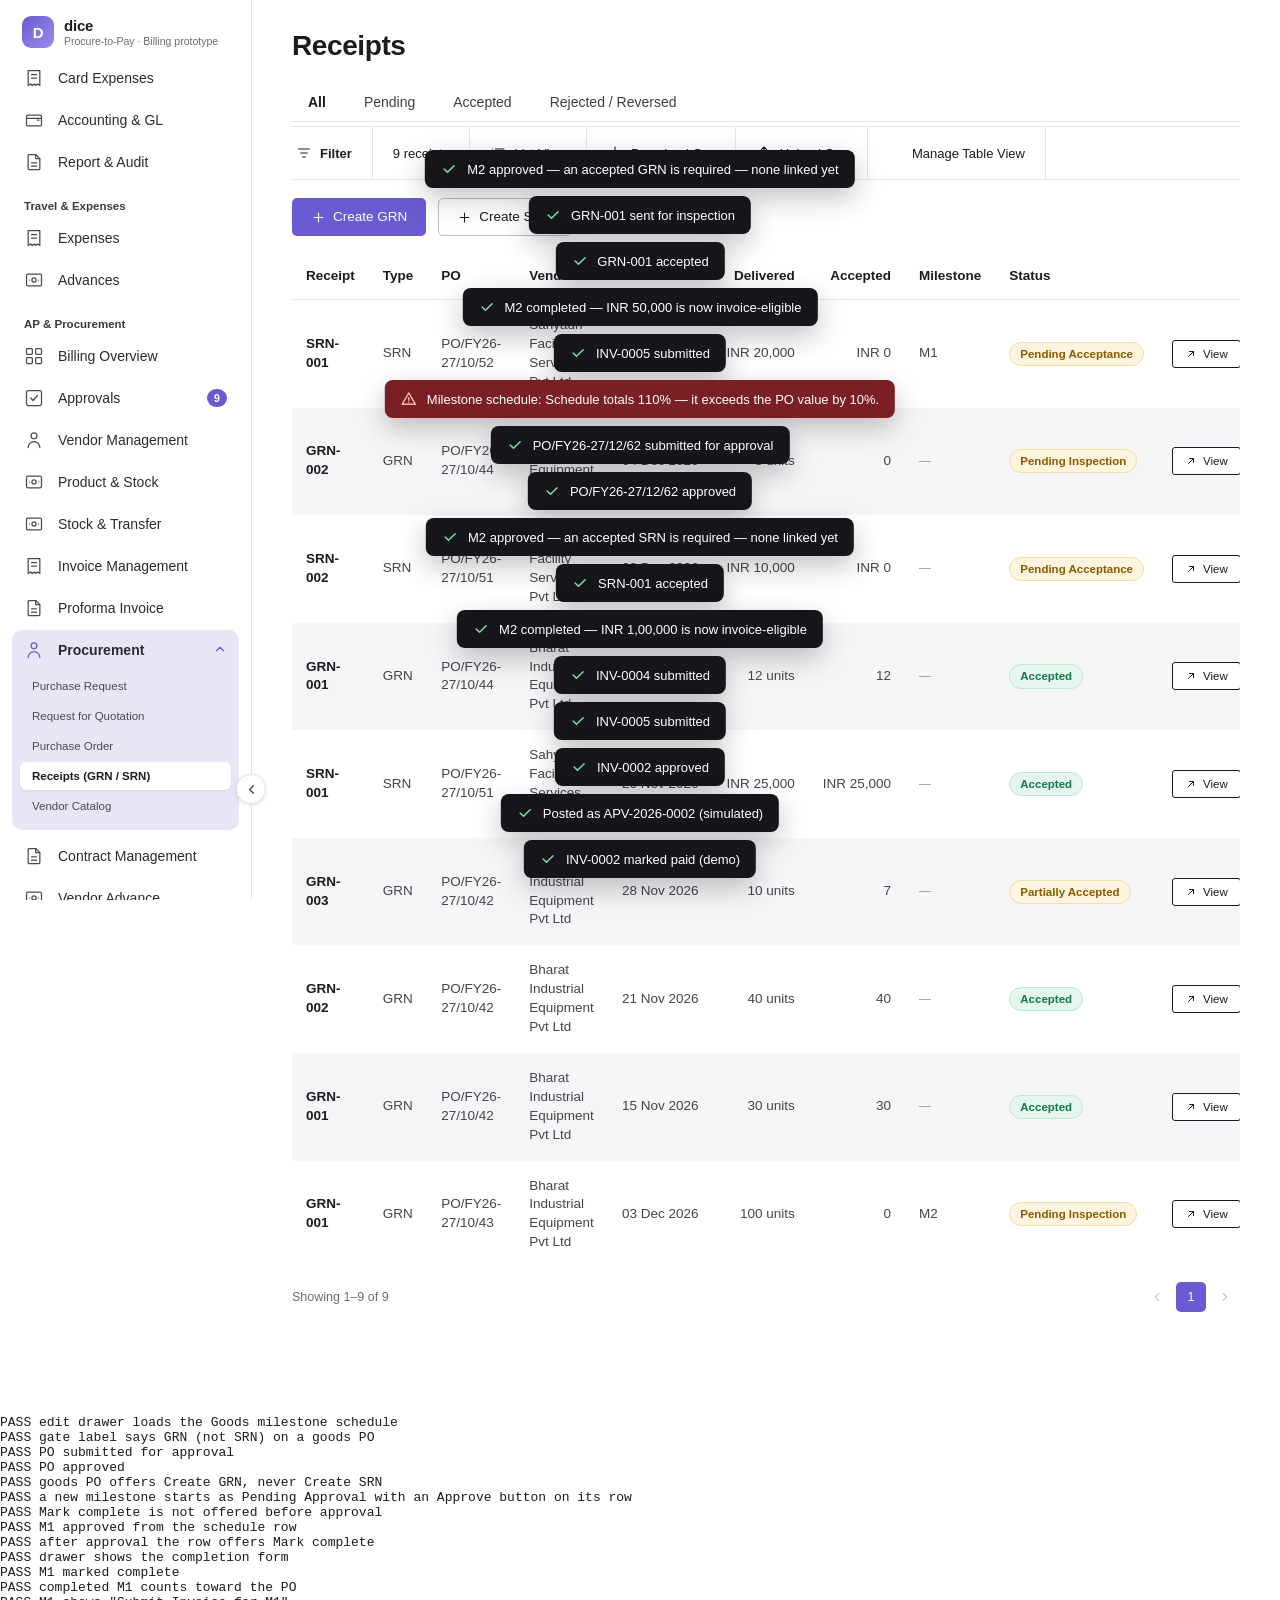
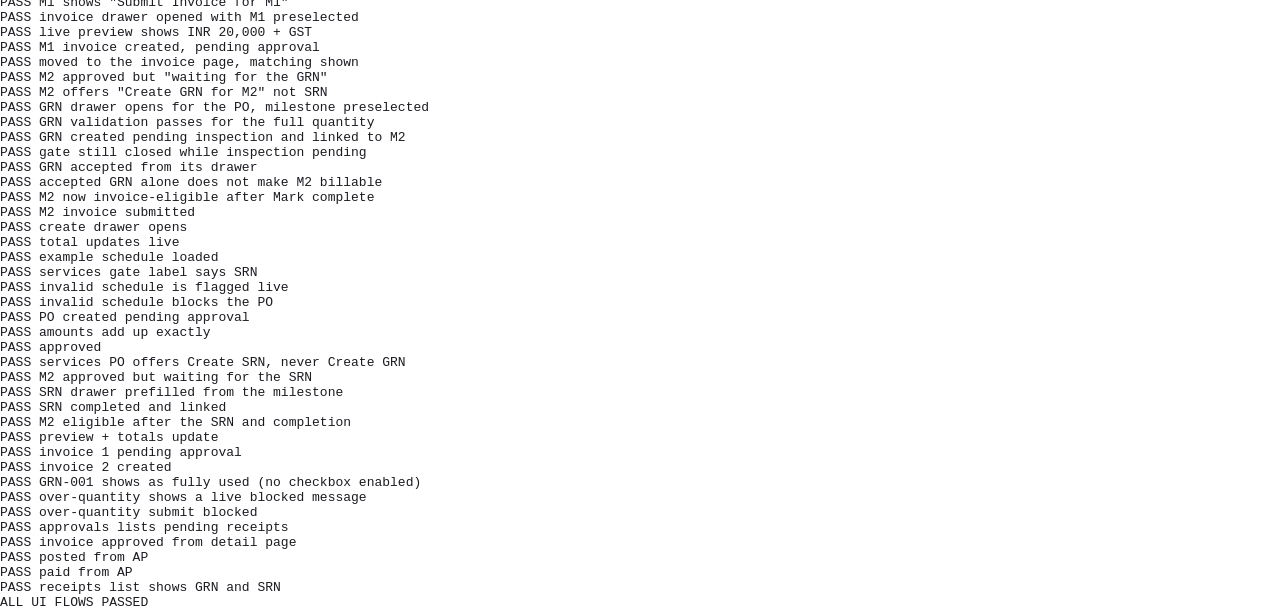
==== commit 19ad1d5c: "Redesign billing prototype to match DICE portal; fix Goods/Services milestone gating Logic - A PO is" ====
--- a/billing/tests/flow.html
+++ b/billing/tests/flow.html
@@ -3,56 +3,103 @@
 <script src="../js/core.js"></script><script src="../js/logic.js"></script><script src="../js/seed.js"></script><script src="../js/ui.js"></script>
 <script src="../js/screens-po.js"></script><script src="../js/screens-receipts.js"></script><script src="../js/screens-bill.js"></script><script src="../js/screens-inv.js"></script><script src="../js/screens-dash.js"></script>
 <script>
+/* Drives the app the way a user does: clicks real buttons and types into real inputs inside the drawers. */
 const log = [], flush = () => { document.getElementById('out').textContent = log.join('\n'); };
 const T = (n, ok, extra) => { log.push((ok ? 'PASS ' : 'FAIL ') + n + (ok ? '' : ' :: ' + (extra || ''))); flush(); };
 window.addEventListener('error', e => { log.push('ERR ' + e.message + ' @' + (e.filename || '').split('/').pop() + ':' + e.lineno); flush(); });
+try { localStorage.clear(); } catch (e) {}
+const PO = id => db.pos.find(p => p.id === id);
 const nav = h => { location.hash = '#/' + h; render(); };
-const submitModal = () => { const f = document.querySelector('.overlay form'); if (!f) return false; f.requestSubmit(); return true; };
-const modalText = () => document.querySelector('.overlay')?.textContent || '';
-try { localStorage.clear(); } catch (e) {}
-seedDb('A'); const PO = n => db.pos.find(p => p.number === 'PO-2026-' + n);
-/* ---- Scenario A through the UI handlers ---- */
-nav('po/po-1042/edit?step=3');
-T('wizard on step 3', ui.f && ui.f.step === 3);
-ACT['po-method']({ dataset: { m: 'Progressive' } });
-T('method progressive in form', ui.f.billingMethod === 'Progressive');
-ACT['po-submit'](); T('PO pending approval', PO(1042).status === 'Pending Approval', PO(1042).status);
-nav('po/po-1042'); ACT['po-approve']({ dataset: { id: 'po-1042' } }); submitModal(); T('PO approved', PO(1042).status === 'Approved');
-const grn = (rec, acc, rej) => { nav('grn/new?po=po-1042'); ui.f.received = rec; ui.f.accepted = acc; ui.f.rejected = rej; grnDerive(); ACT['grn-save']({ dataset: { m: 'accept' } }); };
-grn(30, 30, 0); grn(40, 40, 0); grn(10, 7, 3);
-T('3 GRNs accepted', db.grns.filter(g => g.poId === 'po-1042' && ['Accepted', 'Partially Accepted'].includes(g.status)).length === 3, JSON.stringify(db.grns.filter(g => g.poId === 'po-1042').map(g => g.status)));
-T('77 accepted', poSummary(PO(1042)).acceptedQty === 77);
-const g1 = db.grns.find(g => g.poId === 'po-1042' && g.number === 'GRN-001'), g2 = db.grns.find(g => g.poId === 'po-1042' && g.number === 'GRN-002');
-const invoice = (no, ref, qty) => { nav('invoice/new?po=po-1042'); ui.f.number = no; const g = ref; ACT['inv-pick']({ checked: true, dataset: { kind: 'grn', ref: g.id } }); ui.f.alloc['grn:' + g.id].qty = qty; invDerive(); return ACT['inv-save']({ dataset: { m: 'submit' } }); };
-invoice('GIE-001', g1, 30);
-T('invoice 1 created', db.invoices.some(i => i.number === 'GIE-001' && i.status === 'Pending Approval'));
-T('hash moved to invoice detail', location.hash.startsWith('#/invoice/'), location.hash);
-T('detail shows Matched', document.getElementById('main').textContent.includes('Matched'));
-invoice('GIE-002', g2, 20); T('invoice 2 created', db.invoices.some(i => i.number === 'GIE-002'));
-closeOverlays();
-invoice('GIE-003', g1, 30); T('duplicate blocked in UI (modal)', modalText().includes('Duplicate allocation'), modalText()); T('no GIE-003 created', !db.invoices.some(i => i.number === 'GIE-003')); closeOverlays();
-nav('invoice/new?po=po-1042'); ui.f.number = 'X'; ACT['inv-pick']({ checked: true, dataset: { kind: 'grn', ref: g2.id } }); ui.f.alloc['grn:' + g2.id].qty = 25; invDerive();
-T('live validation shows spec message', document.getElementById('inv-derived').textContent.includes('Eligible: 20 units. Requested: 25 units.'));
-nav('po/po-1042?tab=billing'); const t = document.getElementById('main').textContent; T('PO shows remaining 27,000', t.includes('27,000'));
-/* approve + AP via handlers */
-const i1 = db.invoices.find(i => i.number === 'GIE-001'); ACT['inv-approve']({ dataset: { id: i1.id } }); submitModal(); T('invoice approved', getInv(i1.id).status === 'Approved');
-ACT['inv-post']({ dataset: { id: i1.id } }); submitModal(); T('posted', getInv(i1.id).status === 'Posted'); ACT['inv-pay']({ dataset: { id: i1.id } }); submitModal(); T('paid', getInv(i1.id).status === 'Paid');
-nav('ap'); T('AP lists invoice', document.getElementById('main').textContent.includes('GIE-001'));
-/* ---- Scenario B via UI ---- */
-seedDb('B'); nav('po/po-1042/edit?step=3');
-T('B: builder shows 3 milestones', ui.f.milestones.length === 3);
-ui.f.milestones[2].pct = 40; poDerive(); T('B: >100% shown', document.getElementById('sch-sum').textContent.includes('exceeds'), document.getElementById('sch-sum').textContent);
-ACT['ms-finalize'](); T('B: finalize blocked', modalText().includes('cannot be finalized')); closeOverlays();
-ui.f.milestones[2].pct = 30; poDerive(); ACT['ms-up']({ dataset: { i: 1 } }); ACT['ms-down']({ dataset: { i: 0 } }); T('B: reorder works', ui.f.milestones[0].name === 'Design Approval', ui.f.milestones.map(m => m.name));
-ACT['ms-finalize'](); T('B: finalized', ui.f.scheduleFinal === true); ACT['po-submit'](); T('B: PO pending', PO(1042).status === 'Pending Approval');
-nav('po/po-1042'); ACT['po-approve']({ dataset: { id: 'po-1042' } }); submitModal(); T('B: PO approved', PO(1042).status === 'Approved');
-const m1 = db.milestones.find(m => m.poId === 'po-1042' && m.code === 'M1');
-nav('milestone/' + m1.id); ui.f.evidence = ['design.pdf']; ui.f.remarks = 'Design complete'; ACT['ms-submit-page']({ dataset: { id: m1.id } }); T('B: M1 submitted', getMS(m1.id).status === 'Submitted for Acceptance');
-ACT['ms-approve']({ dataset: { id: m1.id } }); submitModal(); T('B: M1 approved', getMS(m1.id).status === 'Approved');
-nav('invoice/new?po=po-1042&ms=' + m1.id); T('B: milestone preselected', ui.f.alloc['milestone:' + m1.id]?.on === true); ui.f.number = 'MS-1'; invDerive(); ACT['inv-save']({ dataset: { m: 'submit' } });
-T('B: milestone invoice pending approval', db.invoices.some(i => i.number === 'MS-1' && i.status === 'Pending Approval'));
-nav('invoice/new?po=po-1042&ms=' + m1.id); ui.f.number = 'MS-2'; invDerive(); ACT['inv-save']({ dataset: { m: 'submit' } }); T('B: second M1 invoice blocked', modalText().includes('Duplicate allocation') && !db.invoices.some(i => i.number === 'MS-2'), modalText()); closeOverlays();
-nav('po/po-1042?tab=billing'); const bt = document.getElementById('main').textContent; T('B: milestone table', bt.includes('Invoiced') && bt.includes('Not Eligible'));
-ACT['ms-drawer']({ dataset: { id: m1.id } }); T('B: milestone drawer opens', !!document.querySelector('.drawer'));
+const $q = s => document.querySelector(s);
+const click = sel => { const el = $q(sel); if (!el) throw new Error('no element ' + sel); el.click(); return el; };
+const setv = (path, v) => { const el = $q(`.panel [data-f="${path}"]`); if (!el) throw new Error('no field ' + path); if (el.type === 'checkbox') el.checked = v; else el.value = v; el.dispatchEvent(new Event(el.tagName === 'SELECT' || el.type === 'checkbox' ? 'change' : 'input', { bubbles: true })); };
+const submitModal = () => { const f = $q('.overlay form'); if (!f) return false; f.requestSubmit(); return true; };
+const modalText = () => $q('.overlay')?.textContent || '';
+const panelText = () => $q('.panel')?.textContent || '';
+const mainText = () => document.getElementById('main').textContent;
+const run = (name, fn) => { try { fn(); } catch (e) { T(name + ' threw', false, e.message + ' @ ' + (e.stack || '').split('\n')[1]); } };
+
+/* ===== 1. GOODS PO on milestones: the GRN gate (the bug that started this) ===== */
+run('goods milestone flow', () => {
+  seedDb('B'); nav('pos');
+  openPoPanel('po-1042');
+  T('edit drawer loads the Goods milestone schedule', ui.f.type === 'Goods' && ui.f.milestones.length === 3 && ui.f.milestones[1].needsReceipt === true);
+  T('gate label says GRN (not SRN) on a goods PO', panelText().includes('Needs GRN') && !panelText().includes('Needs SRN'));
+  click('[data-act="po-submit"]'); T('PO submitted for approval', PO('po-1042').status === 'Pending Approval', PO('po-1042').status);
+  nav('po/po-1042'); ACT['po-approve']({ dataset: { id: 'po-1042' } }); submitModal(); T('PO approved', PO('po-1042').status === 'Approved');
+  const [m1, m2] = msOf(PO('po-1042'));
+  nav('po/po-1042?tab=receipts'); T('goods PO offers Create GRN, never Create SRN', mainText().includes('Create GRN') && !mainText().includes('Create SRN'));
+  nav('po/po-1042?tab=billing'); T('a new milestone starts as Pending Approval with an Approve button on its row', getMS(m1.id).status === 'Pending Approval' && !!$q('#main [data-act="ms-approve"]'));
+  T('Mark complete is not offered before approval', !mainText().includes('Mark complete')); click('#main [data-act="ms-approve"]'); submitModal(); T('M1 approved from the schedule row', getMS(m1.id).status === 'Approved');
+  T('after approval the row offers Mark complete', mainText().includes('Mark complete')); openMilestonePanel(m1.id); T('drawer shows the completion form', panelText().includes('Mark as complete')); click('.panel [data-act="ms-complete"]'); T('M1 marked complete', getMS(m1.id).status === 'Completed'); closePanel();
+  T('completed M1 counts toward the PO', poSummary(PO('po-1042')).accepted === 20000);
+  openMilestonePanel(m1.id);
+  T('M1 shows "Submit Invoice for M1"', panelText().includes('Submit Invoice for M1'));
+  click('.panel [data-act="inv-new"]'); T('invoice drawer opened with M1 preselected', ui.f.alloc['milestone:' + m1.id]?.on === true);
+  setv('number', 'BIE-M1'); T('live preview shows INR 20,000 + GST', panelText().includes('20,000') && panelText().includes('3,600') && panelText().includes('23,600'), panelText().slice(0, 300));
+  click('[data-act="inv-save"][data-m="submit"]'); T('M1 invoice created, pending approval', db.invoices.some(i => i.number === 'BIE-M1' && i.status === 'Pending Approval'));
+  T('moved to the invoice page, matching shown', location.hash.startsWith('#/invoice/') && mainText().includes('Matched'));
+  /* M2: approved but no GRN */
+  closePanel(); nav('po/po-1042?tab=billing'); openMilestonePanel(m2.id); click('.panel [data-act="ms-approve"]'); submitModal();
+  T('M2 approved but "waiting for the GRN"', panelText().includes('Waiting for the GRN') && !!$q('.panel .panel-foot [data-act="ms-complete"][disabled]'), panelText().slice(0, 300));
+  T('M2 offers "Create GRN for M2" not SRN', panelText().includes('Create GRN for M2') && !panelText().includes('Create SRN'));
+  click('.panel [data-act="grn-new"]'); T('GRN drawer opens for the PO, milestone preselected', ui.f.poId === 'po-1042' && ui.f.milestoneId === m2.id);
+  setv('rows.' + PO('po-1042').lines[0].id + '.received', 100); T('GRN validation passes for the full quantity', !panelText().includes('Cannot complete'), panelText().slice(300, 700));
+  click('[data-act="grn-save"][data-m="inspect"]');
+  T('GRN created pending inspection and linked to M2', db.grns.some(g => g.poId === 'po-1042' && g.status === 'Pending Inspection' && g.milestoneId === m2.id) && getMS(m2.id).receiptId);
+  T('gate still closed while inspection pending', msBilling(getMS(m2.id), PO('po-1042')) === 'Not Eligible');
+  const g = db.grns.find(x => x.poId === 'po-1042'); closePanel(); openReceiptPanel('grn', g.id); click('[data-act="grn-accept"]'); submitModal();
+  T('GRN accepted from its drawer', getGRN(g.id).status === 'Accepted');
+  T('accepted GRN alone does not make M2 billable', msBilling(getMS(m2.id), PO('po-1042')) === 'Not Eligible'); openMilestonePanel(m2.id); click('.panel [data-act="ms-complete"]'); T('M2 now invoice-eligible after Mark complete', msBilling(getMS(m2.id), PO('po-1042')) === 'Eligible');
+  closePanel(); openInvPanel({ poId: 'po-1042', msId: m2.id }); setv('number', 'BIE-M2'); click('[data-act="inv-save"][data-m="submit"]');
+  T('M2 invoice submitted', db.invoices.some(i => i.number === 'BIE-M2' && i.status === 'Pending Approval'));
+});
+
+/* ===== 2. SERVICES PO created from scratch in the drawer, gated on an SRN ===== */
+run('services milestone flow', () => {
+  seedDb('default'); nav('pos'); click('[data-act="po-new"]');
+  T('create drawer opens', !!$q('.panel') && panelText().includes('Create PO Order'));
+  setv('type', 'Services'); setv('supplierId', 'sup2'); setv('title', 'Annual maintenance'); click('.panel [data-act="ln-add"]'); setv('lines.0.desc', 'Maintenance contract'); setv('lines.0.qty', 1); setv('lines.0.price', 200000);
+  T('total updates live', $q('#li-total').textContent.includes('2,36,000') || $q('#li-total').textContent.includes('236,000'), $q('#li-total').textContent);
+  click('[data-act="po-method"][data-m="Milestone"]'); T('example schedule loaded', ui.f.milestones.length === 3);
+  T('services gate label says SRN', panelText().includes('Needs SRN') && !panelText().includes('Needs GRN'));
+  setv('milestones.2.pct', 40); T('invalid schedule is flagged live', $q('#ms-sum').textContent.includes('110%'), $q('#ms-sum').textContent);
+  click('[data-act="po-submit"]'); T('invalid schedule blocks the PO', !db.pos.some(p => p.title === 'Annual maintenance') && ($q('.toast.err') || $q('.overlay'))?.textContent.includes('110%'), ($q('.toast.err') || $q('.overlay') || {}).textContent); document.querySelector('.overlay')?.remove();
+  setv('milestones.2.pct', 30); click('[data-act="po-submit"]');
+  const po = db.pos.find(p => p.title === 'Annual maintenance'); T('PO created pending approval', po && po.status === 'Pending Approval');
+  T('amounts add up exactly', msOf(po).reduce((s, m) => s + m.amount, 0) === 200000, msOf(po).map(m => m.amount));
+  nav('po/' + po.id); ACT['po-approve']({ dataset: { id: po.id } }); submitModal(); T('approved', po.status === 'Approved');
+  const m2 = msOf(po)[1]; nav('po/' + po.id + '?tab=receipts'); T('services PO offers Create SRN, never Create GRN', mainText().includes('Create SRN') && !mainText().includes('Create GRN'));
+  openMilestonePanel(m2.id); click('.panel [data-act="ms-approve"]'); submitModal();
+  T('M2 approved but waiting for the SRN', panelText().includes('Waiting for the SRN'));
+  click('.panel [data-act="srn-new"]'); T('SRN drawer prefilled from the milestone', ui.f.serviceValue === m2.amount && ui.f.milestoneId === m2.id, JSON.stringify(ui.f));
+  click('[data-act="srn-save"][data-m="accept"]'); T('SRN completed and linked', getMS(m2.id).receiptId && getSRN(getMS(m2.id).receiptId).status === 'Accepted');
+  openMilestonePanel(m2.id); click('.panel [data-act="ms-complete"]'); T('M2 eligible after the SRN and completion', msBilling(getMS(m2.id), po) === 'Eligible');
+});
+
+/* ===== 3. Progressive receipt-based billing through the invoice drawer ===== */
+run('progressive flow', () => {
+  seedDb('default'); nav('po/po-1042?tab=billing');
+  const g1 = db.grns.find(g => g.poId === 'po-1042' && g.number === 'GRN-001'), g2 = db.grns.find(g => g.poId === 'po-1042' && g.number === 'GRN-002');
+  const inv = (no, g, qty) => { openInvPanel({ poId: 'po-1042' }); setv('number', no); const cb = $q(`[data-act="inv-pick"][data-ref="${g.id}"]`); cb.click(); setv(`alloc.grn:${g.id}.qty`, qty); };
+  inv('BIE-001', g1, 30); T('preview + totals update', panelText().includes('35,400'), panelText().slice(0, 100)); click('[data-act="inv-save"][data-m="submit"]');
+  T('invoice 1 pending approval', db.invoices.some(i => i.number === 'BIE-001' && i.status === 'Pending Approval' && i.gross === 35400));
+  closePanel(); inv('BIE-002', g2, 20); click('[data-act="inv-save"][data-m="submit"]'); T('invoice 2 created', db.invoices.some(i => i.number === 'BIE-002'));
+  closePanel(); openInvPanel({ poId: 'po-1042' }); T('GRN-001 shows as fully used (no checkbox enabled)', $q(`[data-act="inv-pick"][data-ref="${g1.id}"]`).disabled === true);
+  setv('number', 'X'); $q(`[data-act="inv-pick"][data-ref="${g2.id}"]`).disabled || (() => {})();
+  /* over-allocation live message */
+  closePanel(); db.invoices.find(i => i.number === 'BIE-002').status = 'Rejected'; db.invoices.find(i => i.number === 'BIE-002').allocs = [];
+  openInvPanel({ poId: 'po-1042' }); setv('number', 'Y'); $q(`[data-act="inv-pick"][data-ref="${g2.id}"]`).click(); setv(`alloc.grn:${g2.id}.qty`, 45);
+  T('over-quantity shows a live blocked message', $q('#inv-sum').textContent.includes('would be blocked') && $q('#inv-sum').textContent.includes('exceeds the eligible quantity'), $q('#inv-sum').textContent);
+  click('[data-act="inv-save"][data-m="submit"]'); T('over-quantity submit blocked', !db.invoices.some(i => i.number === 'Y') && modalText().length > 0); document.querySelector('.overlay')?.remove(); closePanel();
+});
+
+/* ===== 4. Receipts + approvals + AP pages work ===== */
+run('queues', () => {
+  seedDb('default'); nav('approvals?tab=receipts'); T('approvals lists pending receipts', mainText().includes('GRN-001') || mainText().includes('SRN-002'));
+  const i = db.invoices.find(x => x.status === 'Pending Approval'); nav('invoice/' + i.id); ACT['inv-approve']({ dataset: { id: i.id } }); submitModal(); T('invoice approved from detail page', getInv(i.id).status === 'Approved');
+  nav('ap'); ACT['inv-post']({ dataset: { id: i.id } }); submitModal(); T('posted from AP', getInv(i.id).status === 'Posted'); ACT['inv-pay']({ dataset: { id: i.id } }); submitModal(); T('paid from AP', getInv(i.id).status === 'Paid');
+  nav('receipts'); T('receipts list shows GRN and SRN', mainText().includes('GRN-') && mainText().includes('SRN-'));
+});
 document.getElementById('out').textContent = log.join('\n') + '\n' + (log.some(l => l.startsWith('FAIL') || l.startsWith('ERR')) ? 'SOME FAILED' : 'ALL UI FLOWS PASSED');
 </script></body></html>
--- a/billing/css/base.css
+++ b/billing/css/base.css
@@ -1,199 +1,50 @@
-﻿  :root{
-    --primary:#6C5DD3; --primary-600:#5B4CC4; --primary-50:#F1EFFC; --primary-100:#E4E0FA;
-    --text:#1D1D22; --muted:#6E6E7A; --faint:#9A9AA6;
-    --border:#E7E7EE; --row-alt:#F7F7FA; --bg:#FFFFFF; --page:#FBFBFD;
-    --input-bg:#E7E4F0; --input-border:#CFCBDD;
-    --danger:#E5484D; --danger-bg:#FDECEC; --success:#2F9E62; --success-bg:#E6F6EE;
-    --dark:#141416; --radius:4px;
-  }
-  *{box-sizing:border-box}
-  html,body{margin:0;height:100%}
-  body{font-family:Inter,-apple-system,BlinkMacSystemFont,"Segoe UI",Roboto,sans-serif;font-size:13px;color:var(--text);background:var(--bg);-webkit-font-smoothing:antialiased}
-  button{font-family:inherit;cursor:pointer}
-  input,select,textarea{font-family:inherit;font-size:12px;color:var(--text)}
-  a{color:inherit;text-decoration:none}
+﻿/* base.css — tokens, reset, app shell (sidebar + page) — modelled on the DICE corporate portal */
+:root{
+  --primary:#6A5BD2; --primary-600:#5846C0; --primary-50:#F1EEFC; --primary-100:#E3DEF8;
+  --lilac:#E9E4F6; --lilac-2:#F4F1FB;
+  --text:#1B1B22; --text-2:#44444F; --muted:#6B6B78; --faint:#9A9AA7;
+  --border:#E4E4EB; --border-2:#D6D3E3; --row-alt:#F6F6F9; --bg:#FFFFFF; --page:#FFFFFF;
+  --danger:#D93A40; --danger-bg:#FDECEC; --success:#1F9D63; --success-bg:#E5F6EE; --warn:#A8690B; --warn-bg:#FFF4DD; --info:#2F66DD; --info-bg:#E9F0FE;
+  --dark:#16161A; --radius:6px;
+}
+*{box-sizing:border-box}
+html,body{margin:0;height:100%}
+body{font-family:Inter,-apple-system,BlinkMacSystemFont,"Segoe UI",Roboto,sans-serif;font-size:13px;color:var(--text);background:var(--bg);-webkit-font-smoothing:antialiased}
+button{font-family:inherit;cursor:pointer}
+input,select,textarea{font-family:inherit;font-size:13px;color:var(--text)}
+a{color:inherit;text-decoration:none}
+h1,h2,h3,h4{margin:0}
 
-  /* ---------- Layout ---------- */
-  .app{display:flex;min-height:100vh}
-  .sidebar{width:200px;flex:none;border-right:1px solid var(--border);background:#fff;position:sticky;top:0;height:100vh;overflow-y:auto;padding:14px 8px 40px;transition:width .2s}
-  .sidebar::-webkit-scrollbar{width:4px}.sidebar::-webkit-scrollbar-thumb{background:#ddd;border-radius:4px}
-  .brand{padding:0 6px 10px}
-  .brand-logo{width:30px;height:30px;border-radius:6px;background:linear-gradient(135deg,#E2412B,#F59A23);display:grid;place-items:center;color:#fff;font-weight:700;font-size:13px;box-shadow:0 1px 2px rgba(0,0,0,.15)}
-  .brand-name{font-weight:600;font-size:12px;margin-top:8px}
-  .brand-mail{font-size:10px;color:var(--muted)}
-  .brand-tools{display:flex;gap:6px;margin-top:10px}
-  .brand-tools button{width:24px;height:24px;border-radius:50%;border:1px solid var(--border);background:#fff;display:grid;place-items:center;color:var(--muted)}
-  .brand-tools button:hover{color:var(--primary);border-color:var(--primary)}
-  .nav-section{font-size:10px;color:var(--faint);padding:12px 8px 4px;font-weight:500}
-  .nav-item{display:flex;align-items:center;gap:9px;padding:7px 8px;border-radius:5px;color:#33333B;font-size:12px;cursor:pointer;user-select:none}
-  .nav-item:hover{background:var(--row-alt)}
-  .nav-item svg{flex:none;color:#55555F}
-  .nav-item .chev{margin-left:auto}
-  .nav-group.active>.nav-item,.nav-group.open>.nav-item{background:var(--primary-50)}
-  .nav-group.active>.nav-item{color:var(--primary-600);font-weight:500}
-  .nav-group.active>.nav-item svg{color:var(--primary)}
-  .nav-group.open>.nav-item{border-radius:5px 5px 0 0}
-  .nav-sub{background:var(--primary-50);border-radius:0 0 5px 5px;padding:2px 6px 8px;margin-top:-2px}
-  .nav-sub .nav-item{padding:6px 8px;font-size:11px;color:var(--muted)}
-  .nav-sub .nav-item.active{background:#fff;color:var(--text);font-weight:500;box-shadow:0 0 0 1px var(--border)}
-  .main{flex:1;min-width:0;display:flex;flex-direction:column}
-
-  /* ---------- Page header ---------- */
-  .page-head{display:flex;align-items:center;gap:10px;padding:14px 24px;border-bottom:1px solid var(--border);background:#fff;position:sticky;top:0;z-index:20;min-height:56px}
-  .back-btn{width:26px;height:26px;border-radius:50%;border:1px solid var(--border);background:#fff;display:grid;place-items:center;color:var(--text)}
-  .back-btn:hover{border-color:var(--primary);color:var(--primary)}
-  .page-title{font-size:16px;font-weight:600;margin:0}
-  .crumbs{font-size:11px;color:var(--muted);display:flex;gap:6px;align-items:center;flex-wrap:wrap}
-  .crumbs a{color:var(--primary-600);cursor:pointer}.crumbs a:hover{text-decoration:underline}
-  .head-right{margin-left:auto;display:flex;gap:8px;align-items:center}
-  .content{padding:0 24px 40px}
-
-  /* ---------- Toolbar / tabs ---------- */
-  .tabs{display:flex;gap:4px;border-bottom:1px solid var(--border);margin-top:18px}
-  .tab{padding:9px 8px;font-size:12px;color:var(--muted);border:none;background:none;border-bottom:2px solid transparent;margin-bottom:-1px}
-  .tab.active{color:var(--text);border-bottom-color:var(--primary);font-weight:500}
-  .tab .count{display:inline-block;margin-left:5px;font-size:10px;background:var(--row-alt);border:1px solid var(--border);padding:0 6px;border-radius:10px;color:var(--muted)}
-  .tab.active .count{background:var(--primary-50);border-color:var(--primary-100);color:var(--primary-600)}
-  .toolbar{display:flex;align-items:center;border-bottom:1px solid var(--border);height:40px;margin:0 -24px;padding:0 24px}
-  .content .tabs + .toolbar{margin:0}
-  .tool{display:flex;align-items:center;gap:7px;padding:0 14px;height:100%;font-size:11.5px;color:var(--text);border:none;background:none}
-  .tool:first-child{padding-left:4px}
-  .tool + .tool{border-left:1px solid var(--border)}
-  .tool input{border:none;outline:none;background:transparent;font-size:11.5px;width:200px}
-  .tool:hover:not(.search){color:var(--primary)}
-  .actions-row{display:flex;gap:8px;margin:18px 0 16px;flex-wrap:wrap}
-
-  /* ---------- Buttons ---------- */
-  .btn{display:inline-flex;align-items:center;gap:5px;height:28px;padding:0 12px;border-radius:var(--radius);font-size:11.5px;font-weight:500;border:1px solid transparent;white-space:nowrap;transition:background .15s,border-color .15s,color .15s}
-  .btn-primary{background:var(--primary);color:#fff}
-  .btn-primary:hover{background:var(--primary-600)}
-  .btn-primary.on{background:var(--dark)}
-  .btn-sm{height:22px;padding:0 9px;font-size:10.5px}
-  .btn-xs{height:20px;padding:0 8px;font-size:10px;border-radius:3px}
-  .btn-outline{background:#fff;border-color:#C9C9D3;color:var(--text)}
-  .btn-outline:hover,.btn-outline.hot{background:var(--primary);border-color:var(--primary);color:#fff}
-  .btn-danger-soft{background:var(--danger-bg);color:var(--danger)}
-  .btn-danger-soft:hover{background:#F9D2D3}
-  .btn:disabled,.btn:disabled:hover{background:#F1F1F4;color:#A3A3AE;border-color:transparent;cursor:not-allowed}
-  .btn-dark{background:var(--dark);color:#fff}
-  .btn-dark:hover{background:#33333a}
-  .btn-success{background:var(--success);color:#fff}
-  .btn-ghost{background:transparent;color:var(--muted)}
-  .btn-ghost:hover{background:var(--row-alt);color:var(--text)}
-  .kebab{width:22px;height:22px;border-radius:3px;border:none;background:transparent;display:grid;place-items:center;color:var(--text)}
-  .kebab:hover,.kebab.open{background:var(--primary);color:#fff}
-
-  /* ---------- Table ---------- */
-  .table-wrap{overflow-x:auto}
-  table.grid{width:100%;border-collapse:collapse;min-width:720px}
-  .grid th{text-align:left;font-size:11px;font-weight:500;color:var(--text);padding:10px 10px;border-bottom:1px solid var(--border)}
-  .grid td{padding:9px 10px;font-size:11.5px;vertical-align:middle}
-  .grid tbody tr:nth-child(even) td{background:var(--row-alt)}
-  .grid tbody tr:hover td{background:#F2F1FA}
-  .grid .divider{border-left:1px solid var(--border)}
-  .grid th.right,.grid td.right{text-align:right}
-  .row-actions{display:inline-flex;align-items:center;gap:5px}
-  .ent{display:flex;align-items:center;gap:10px}
-  .avatar{width:22px;height:22px;border-radius:50%;display:grid;place-items:center;color:#fff;font-size:9.5px;font-weight:600;flex:none}
-  .ent-name{font-weight:500;font-size:11.5px;cursor:pointer}
-  .ent-name:hover{color:var(--primary);text-decoration:underline}
-  .ent-sub{font-size:9.5px;color:var(--muted);margin-top:3px}
-  .link-muted{display:inline-flex;align-items:center;gap:5px;color:var(--muted);font-size:11px;cursor:pointer;background:none;border:none;padding:0}
-  .link-muted:hover{color:var(--primary)}
-  .chip{display:inline-flex;align-items:center;gap:5px;font-size:10.5px;padding:2px 8px;border-radius:10px;background:var(--primary-50);color:var(--primary-600);border:1px solid var(--primary-100)}
-  .chip.gray{background:var(--row-alt);color:var(--muted);border-color:var(--border)}
-  .chip.green{background:var(--success-bg);color:var(--success);border-color:#C7EBD7}
-  .chip.red{background:var(--danger-bg);color:var(--danger);border-color:#F6CFD0}
-  .empty{text-align:center;color:var(--muted);padding:40px 0 !important;font-size:12px;background:#fff !important}
-  .pager{display:flex;align-items:center;justify-content:center;position:relative;margin-top:18px;min-height:24px}
-  .pager .pages{display:flex;gap:4px;align-items:center}
-  .pager button{min-width:20px;height:20px;border:none;background:none;font-size:10.5px;color:var(--text);border-radius:3px;padding:0 4px}
-  .pager button:hover:not(:disabled){background:var(--row-alt)}
-  .pager button.active{background:var(--primary);color:#fff}
-  .pager button:disabled{color:#C8C8D0;cursor:default}
-  .pager .info{position:absolute;right:0;font-size:10px;color:var(--muted)}
-
-  /* ---------- Menus ---------- */
-  .menu{position:fixed;z-index:60;background:#fff;border:1px solid var(--border);border-radius:5px;box-shadow:0 8px 24px rgba(20,20,40,.12);padding:4px;min-width:130px}
-  .menu button{display:flex;width:100%;align-items:center;gap:8px;border:none;background:none;padding:7px 9px;font-size:11px;border-radius:3px;text-align:left;color:var(--text)}
-  .menu button:hover{background:var(--primary-50);color:var(--primary-600)}
-  .menu button.danger{color:var(--danger)}
-  .menu button.danger:hover{background:var(--danger-bg)}
-
-  /* ---------- Cards / form (edit page) ---------- */
-  .form-grid{display:grid;grid-template-columns:1fr 1fr;gap:14px 8px;margin-top:16px;align-items:start}
-  .card{border:1px solid var(--border);border-radius:5px;background:#fff;padding:16px 14px 18px;box-shadow:0 1px 2px rgba(20,20,40,.03)}
-  .card.stretch{align-self:stretch}
-  .card-head{display:flex;align-items:flex-start;gap:10px;margin-bottom:12px}
-  .card-title{font-size:13px;font-weight:500;margin:0}
-  .card-title.upper{text-transform:uppercase;font-size:13px}
-  .card-desc{font-size:9.5px;color:var(--muted);margin-top:3px}
-  .card-head .btn{margin-left:auto}
-  .field{margin-bottom:10px}
-  .field:last-child{margin-bottom:0}
-  .field label{display:block;font-size:8.5px;letter-spacing:.04em;color:var(--muted);text-transform:uppercase;margin-bottom:4px}
-  .input{width:100%;height:30px;padding:0 9px;background:var(--input-bg);border:1px solid var(--input-border);border-radius:2px;outline:none;font-size:11px}
-  .input:focus{border-color:var(--primary);background:#fff;box-shadow:0 0 0 3px rgba(108,93,211,.12)}
-  select.input{appearance:none;background-image:url("data:image/svg+xml,%3Csvg xmlns='http://www.w3.org/2000/svg' width='10' height='10' viewBox='0 0 24 24' fill='none' stroke='%23333' stroke-width='2.5'%3E%3Cpath d='m6 9 6 6 6-6'/%3E%3C/svg%3E");background-repeat:no-repeat;background-position:right 10px center;padding-right:28px}
-  .input.white{background-color:#fff;border-color:#B9B3D6}
-  .two{display:grid;grid-template-columns:1fr 1fr;gap:8px}
-  .badge-outline{font-size:9px;border:1px solid var(--border);border-radius:10px;padding:3px 8px;margin-left:auto;color:var(--text);letter-spacing:.02em}
-  .mini-table{width:100%;border-collapse:collapse}
-  .mini-table th{font-size:9px;text-transform:uppercase;font-weight:600;text-align:left;padding:7px 6px;border-bottom:1px solid #CFCFD8}
-  .mini-table td{font-size:10.5px;padding:6px 6px}
-  .mini-table th.right,.mini-table td.right{text-align:right}
-  .mini-table .empty{padding:14px 0 6px !important;font-size:10px}
-  .switch-card{display:flex;align-items:flex-start;justify-content:space-between;padding:16px 10px 20px;border:1px solid transparent;border-radius:5px}
-  .switch-card .t{font-size:12.5px;font-weight:500}
-  .switch-card.off .t{color:#55555F}
-  .switch-card .d{font-size:8.5px;color:var(--muted);margin-top:3px}
-  .switch{position:relative;width:20px;height:12px;flex:none}
-  .switch input{opacity:0;width:0;height:0;position:absolute}
-  .switch span{position:absolute;inset:0;border-radius:10px;background:#D9D9E0;transition:.2s;cursor:pointer;border:1px solid #C3C3CC}
-  .switch span::after{content:"";position:absolute;width:8px;height:8px;top:1px;left:1px;border-radius:50%;background:#fff;transition:.2s;box-shadow:0 1px 1px rgba(0,0,0,.15)}
-  .switch input:checked + span{background:var(--primary);border-color:var(--primary)}
-  .switch input:checked + span::after{transform:translateX(8px)}
-  .danger-zone{border-top:1px solid var(--border);margin-top:16px;padding-top:16px}
-  .danger-zone h4{margin:0;font-size:12.5px;font-weight:500}
-  .danger-zone p{margin:3px 0 10px;font-size:8.5px;color:var(--muted)}
-  .head-person{display:flex;align-items:center;gap:10px;padding:8px;border:1px solid var(--border);border-radius:5px;margin:4px 0 10px}
-  .muted{color:var(--muted)}
-  .small{font-size:10.5px}
-
-  /* ---------- Summary strip (departments page) ---------- */
-  .summary{display:grid;grid-template-columns:repeat(5,minmax(0,1fr));border:1px solid var(--border);border-radius:6px;margin-top:18px;background:#fff}
-  .summary > div{padding:12px 14px;min-width:0}
-  .summary > div + div{border-left:1px solid var(--border)}
-  .summary .k{font-size:9.5px;color:var(--muted);text-transform:uppercase;letter-spacing:.04em}
-  .summary .v{font-size:12.5px;font-weight:500;margin-top:4px;white-space:nowrap;overflow:hidden;text-overflow:ellipsis}
-
-  /* ---------- Modal / drawer / toast ---------- */
-  .overlay{position:fixed;inset:0;background:rgba(17,17,27,.38);z-index:80;display:grid;place-items:center;padding:16px;animation:fade .15s}
-  .modal{background:#fff;border-radius:8px;width:440px;max-width:100%;box-shadow:0 20px 50px rgba(0,0,0,.2);animation:pop .15s}
-  .modal-head{display:flex;align-items:center;padding:14px 16px;border-bottom:1px solid var(--border)}
-  .modal-head h3{margin:0;font-size:14px;font-weight:600}
-  .modal-head .x{margin-left:auto}
-  .modal-body{padding:16px;max-height:65vh;overflow:auto}
-  .modal-body p{margin:0;color:var(--muted);line-height:1.5;font-size:12px}
-  .modal-foot{display:flex;justify-content:flex-end;gap:8px;padding:12px 16px;border-top:1px solid var(--border)}
-  .modal .input{background:#fff;border-color:#D3D3DC;height:32px;font-size:12px}
-  .modal .input:focus{border-color:var(--primary)}
-  .modal .field label{font-size:9.5px}
-  .err{color:var(--danger);font-size:10px;margin-top:4px}
-  .drawer-ov{position:fixed;inset:0;background:rgba(17,17,27,.3);z-index:70;animation:fade .15s}
-  .drawer{position:fixed;top:0;right:0;bottom:0;width:440px;max-width:100%;background:#fff;z-index:71;box-shadow:-10px 0 30px rgba(0,0,0,.12);display:flex;flex-direction:column;animation:slide .2s}
-  .drawer .modal-body{max-height:none;flex:1}
-  .kv{display:grid;grid-template-columns:120px 1fr;gap:8px 12px;font-size:11.5px;margin-bottom:18px}
-  .kv .k{color:var(--muted)}
-  .section-label{font-size:10px;text-transform:uppercase;letter-spacing:.05em;color:var(--muted);margin:6px 0 8px;font-weight:600}
-  .toast-stack{position:fixed;bottom:20px;left:50%;transform:translateX(-50%);z-index:100;display:flex;flex-direction:column;gap:8px;align-items:center}
-  .toast{background:var(--dark);color:#fff;padding:9px 14px;border-radius:6px;font-size:12px;display:flex;align-items:center;gap:8px;box-shadow:0 8px 24px rgba(0,0,0,.2);animation:pop .15s}
-  .toast svg{color:#7BE0A6}
-  @keyframes fade{from{opacity:0}}
-  @keyframes pop{from{opacity:0;transform:scale(.97) translateY(4px)}}
-  @keyframes slide{from{transform:translateX(30px);opacity:0}}
-
-  .chip.amber{background:#FFF6E0;color:#8A6100;border-color:#F1DDA6}
-  .chip.blue{background:#EAF1FE;color:#2563EB;border-color:#CFDDFB}
-  .mc-link{background:none;border:none;padding:0;font:inherit;font-weight:700;color:var(--primary-600);text-decoration:underline;text-underline-offset:2px;cursor:pointer}
-  .mc-link:hover{color:var(--primary)}
+/* ---------- shell ---------- */
+.app{display:flex;min-height:100vh}
+.sidebar{width:244px;flex:none;border-right:1px solid var(--border);background:#fff;position:sticky;top:0;height:100vh;overflow-y:auto;padding:16px 12px 28px;display:flex;flex-direction:column}
+.sidebar::-webkit-scrollbar{width:5px}.sidebar::-webkit-scrollbar-thumb{background:#d8d8e0;border-radius:4px}
+.brand{display:flex;align-items:center;gap:10px;padding:2px 8px 14px}
+.brand-logo{width:32px;height:32px;border-radius:9px;background:linear-gradient(135deg,#6A5BD2,#9B8CF0);display:grid;place-items:center;color:#fff;font-weight:800;font-size:15px;letter-spacing:-.5px}
+.brand-name{font-weight:700;font-size:15px;letter-spacing:-.2px}
+.brand-sub{font-size:10.5px;color:var(--muted);margin-top:1px}
+.nav-section{font-size:11.5px;font-weight:700;color:#34343E;padding:16px 10px 6px}
+.nav-item{display:flex;align-items:center;gap:12px;padding:10px 10px;border-radius:8px;color:#2A2A33;font-size:13.5px;font-weight:500;cursor:pointer;user-select:none;margin-bottom:2px}
+.nav-item svg{flex:none;color:#4A4A55}
+.nav-item:hover{background:var(--row-alt)}
+.nav-item .chev{margin-left:auto}
+.nav-item .nbadge{margin-left:auto;min-width:20px;height:18px;border-radius:9px;background:var(--primary);color:#fff;font-size:10.5px;font-weight:700;display:grid;place-items:center;padding:0 6px}
+.nav-item.active{background:var(--lilac);color:var(--text);font-weight:600}
+.nav-item.active svg{color:var(--primary)}
+.nav-group.open{background:var(--lilac);border-radius:10px;padding-bottom:8px;margin-bottom:6px}
+.nav-group.open>.nav-item{font-weight:600}
+.nav-group.open>.nav-item svg{color:var(--primary)}
+.nav-sub{padding:0 8px}
+.nav-sub .nav-item{font-size:12.5px;font-weight:500;padding:9px 12px;color:#4A4A55;border-radius:6px}
+.nav-sub .nav-item:hover{background:rgba(255,255,255,.55)}
+.nav-sub .nav-item.active{background:#fff;color:var(--text);font-weight:600;box-shadow:0 1px 2px rgba(40,30,90,.08)}
+.demo-box{margin-top:auto;padding:14px 4px 0;border-top:1px dashed var(--border-2)}
+.demo-box label{display:block;font-size:10px;font-weight:700;letter-spacing:.06em;text-transform:uppercase;color:var(--muted);margin:0 6px 5px}
+.demo-box select{width:100%;border:1px solid var(--border-2);border-radius:6px;background:#fff;height:32px;font-size:12px;padding:0 8px}
+.demo-box .nav-item{font-size:12.5px;margin-top:8px;color:var(--muted)}
+.demo-note{margin:6px 8px 0;font-size:10.5px;color:var(--faint);line-height:1.5}
+.main{flex:1;min-width:0;display:flex;flex-direction:column;background:#fff}
+.page{padding:28px 36px 90px;max-width:1640px;width:100%}
+.page-title{font-size:27px;font-weight:700;letter-spacing:-.4px}
+.toast-stack{position:fixed;bottom:22px;left:50%;transform:translateX(-50%);z-index:200;display:flex;flex-direction:column;gap:8px;align-items:center}
+@media (max-width:1100px){.sidebar{width:208px}.page{padding:22px 20px 80px}}
--- a/billing/css/app.css
+++ b/billing/css/app.css
@@ -1,209 +1,594 @@
-/* DICE Progressive & Milestone Billing prototype — additions on top of the Buyer portal base styles */
-:root{--warn:#B7791F;--warn-bg:#FFF6E0;--info:#2563EB;--info-bg:#EAF1FE}
-.content{padding:0 24px 60px}
-.page-head .head-title{display:flex;flex-direction:column;gap:3px;min-width:0}
-.page-head .head-right{flex-wrap:wrap}
-.sidebar .brand-tools{margin-top:8px}
-.nav-item .nbadge{margin-left:auto;min-width:18px;height:16px;border-radius:8px;background:var(--primary);color:#fff;font-size:9.5px;font-weight:600;display:grid;place-items:center;padding:0 5px}
-.nav-item.active{background:var(--primary-50);color:var(--primary-600);font-weight:500}
-.nav-item.active svg{color:var(--primary)}
-.nav-sub .nav-item.active{background:#fff;color:var(--text)}
-.role-box{margin:8px 6px 0;padding:6px 8px;border:1px solid var(--border);border-radius:5px;background:var(--row-alt)}
-.role-box label{display:block;font-size:8.5px;text-transform:uppercase;letter-spacing:.05em;color:var(--muted);margin-bottom:3px}
-.role-box select{width:100%;border:1px solid var(--border);border-radius:3px;background:#fff;height:24px;font-size:11px}
-.demo-note{margin:14px 6px 0;font-size:9.5px;color:var(--muted);line-height:1.5}
-
-/* tabs */
-.tabs.scroll{overflow-x:auto;scrollbar-width:none}
-.tabs .tab{white-space:nowrap;font-size:12px;padding:9px 12px}
-
-/* page blocks */
-.sec-title{font-size:14px;font-weight:600;margin:22px 0 10px;display:flex;align-items:center;gap:10px}
-.sec-title .sub{font-size:11px;font-weight:400;color:var(--muted)}
-.sub-title{font-size:10.5px;font-weight:600;text-transform:uppercase;letter-spacing:.04em;color:var(--muted);margin:18px 0 8px}
-.grid-2{display:grid;grid-template-columns:1fr 1fr;gap:14px}
-.grid-3{display:grid;grid-template-columns:repeat(3,1fr);gap:12px}
-.grid-4{display:grid;grid-template-columns:repeat(4,1fr);gap:12px}
-.card.flat{box-shadow:none}
-.card.pad0{padding:0;overflow:hidden}
-.card h3{margin:0 0 10px;font-size:12.5px;font-weight:600}
-.row{display:flex;align-items:center;gap:8px;flex-wrap:wrap}
+/* app.css — components. Visual language follows the DICE corporate portal (lilac sidebar group, purple primary,
+   underlined tabs, alternating-row tables, mint stage card, right-hand drawers). */
+
+/* ---------- page header ---------- */
+.ph{display:flex;align-items:center;gap:14px;flex-wrap:wrap;margin-bottom:6px}
+.ph .back{width:38px;height:38px;border-radius:50%;border:1px solid var(--border-2);background:#fff;display:grid;place-items:center;color:var(--text);flex:none}
+.ph .back:hover{border-color:var(--primary);color:var(--primary)}
+.ph h1{font-size:26px;font-weight:700;letter-spacing:-.4px}
+.ph .tags{display:flex;gap:8px;align-items:center}
+.ph .right{margin-left:auto;display:flex;gap:10px;align-items:center;flex-wrap:wrap}
+.crumb{font-size:12px;color:var(--muted);margin:0 0 0 52px}
+.crumb a{color:var(--primary-600)}
+
+/* ---------- tabs + toolbar ---------- */
+.tabs{display:flex;gap:6px;margin-top:20px;border-bottom:1px solid var(--border);overflow-x:auto;scrollbar-width:none}
+.tabs::-webkit-scrollbar{display:none}
+.tab{padding:12px 16px;font-size:14px;font-weight:500;color:#3E3E49;border:none;background:none;border-bottom:2.5px solid transparent;margin-bottom:-1px;white-space:nowrap;display:flex;align-items:center;gap:7px}
+.tab:hover{color:var(--primary)}
+.tab.active{color:var(--text);font-weight:600;border-bottom-color:var(--primary)}
+.tab .n{font-size:11px;font-weight:600;background:var(--row-alt);border:1px solid var(--border);color:var(--muted);border-radius:10px;padding:0 7px;line-height:17px}
+.tab.active .n{background:var(--primary-50);border-color:var(--primary-100);color:var(--primary-600)}
+.toolbar{display:flex;align-items:center;gap:0;border-bottom:1px solid var(--border);min-height:52px;flex-wrap:wrap}
+.toolbar .tool{display:flex;align-items:center;gap:8px;padding:0 20px;height:52px;font-size:13px;font-weight:500;color:var(--text);border-right:1px solid var(--border);background:none;border-top:none;border-bottom:none;border-left:none}
+.toolbar .tool:first-child{padding-left:4px}
+.toolbar .tool.count{font-weight:500;color:var(--text-2)}
+.toolbar .search{position:relative;padding:0 16px}
+.toolbar .search svg{position:absolute;left:28px;top:18px;color:var(--muted)}
+.toolbar .search input{border:1px solid var(--border-2);border-radius:6px;height:34px;padding:0 12px 0 34px;width:250px;outline:none;font-size:13px}
+.toolbar .search input:focus{border-color:var(--primary);box-shadow:0 0 0 3px rgba(106,91,210,.12)}
+.toolbar select{max-width:200px;border:none;background:transparent;font-size:13px;font-weight:500;height:50px;padding-right:6px;cursor:pointer;outline:none;color:var(--text)}
+.toolbar .tool:hover{color:var(--primary)}
+.toolbar .spacer{flex:1}
+.fchip{display:inline-flex;align-items:center;gap:6px;background:var(--primary-50);border:1px solid var(--primary-100);color:var(--primary-600);border-radius:14px;font-size:11.5px;padding:3px 6px 3px 11px;margin-left:8px}
+.fchip button{border:none;background:none;color:inherit;display:grid;place-items:center;padding:2px;border-radius:50%}
+.fchip button:hover{background:var(--primary-100)}
+.subbar{display:flex;align-items:center;gap:12px;margin:18px 0 16px;flex-wrap:wrap}
 .spacer{flex:1}
-.right{text-align:right}
+
+/* ---------- buttons ---------- */
+.btn{display:inline-flex;align-items:center;justify-content:center;gap:7px;height:38px;padding:0 18px;border-radius:5px;font-size:13.5px;font-weight:500;border:1px solid transparent;white-space:nowrap;transition:background .15s,border-color .15s,color .15s,box-shadow .15s;line-height:1}
+.btn svg{flex:none}
+.btn-primary{background:var(--primary);color:#fff}
+.btn-primary:hover{background:var(--primary-600);box-shadow:0 2px 8px rgba(106,91,210,.28)}
+.btn-outline{background:#fff;border-color:#BDBBCB;color:var(--text)}
+.btn-outline:hover{border-color:var(--primary);color:var(--primary)}
+.btn-dark{background:#fff;border:1.5px solid var(--dark);color:var(--dark);font-weight:600}
+.btn-dark:hover{background:var(--dark);color:#fff}
+.btn-danger{background:var(--danger-bg);color:var(--danger)}
+.btn-danger:hover{background:#F9D2D3}
+.btn-success{background:var(--success);color:#fff}
+.btn-ghost{background:transparent;color:var(--text-2)}
+.btn-ghost:hover{background:var(--row-alt)}
+.btn-green{background:#E3F5EA;color:#157347;border-color:#BFE6CE}
+.btn-green:hover{background:#D2EEDC}
+.btn-sm{height:32px;padding:0 13px;font-size:12.5px}
+.btn-xs{height:28px;padding:0 11px;font-size:12px;border-radius:4px}
+.btn:disabled,.btn:disabled:hover{background:#F2F2F5;color:#A6A6B2;border-color:transparent;cursor:not-allowed;box-shadow:none}
+.btn-view{height:32px;padding:0 14px;font-size:12px;border:1px solid #1B1B22;background:#fff;color:#1B1B22;border-radius:4px;display:inline-flex;gap:6px;align-items:center;font-weight:500}
+.btn-view:hover{background:var(--dark);color:#fff}
+.icon-btn{width:30px;height:30px;border-radius:5px;border:none;background:transparent;display:grid;place-items:center;color:var(--text-2)}
+.icon-btn:hover{background:var(--primary-50);color:var(--primary)}
+.icon-btn.danger:hover{background:var(--danger-bg);color:var(--danger)}
+.icon-btn:disabled{opacity:.35;cursor:default}
+
+/* ---------- tables ---------- */
+.tbl-wrap{overflow-x:auto}
+table.tbl{width:100%;border-collapse:collapse}
+.tbl th{text-align:left;font-size:13.5px;font-weight:600;color:var(--text);padding:16px 14px;white-space:nowrap;border-bottom:1px solid var(--border)}
+.tbl td{padding:14px;font-size:13.5px;color:var(--text-2);vertical-align:middle;line-height:1.4}
+.tbl tbody tr:nth-child(odd) td{background:#fff}
+.tbl tbody tr:nth-child(even) td{background:var(--row-alt)}
+.tbl tbody tr.click{cursor:pointer}
+.tbl tbody tr:hover td{background:#F1EFFB}
+.tbl .right,.tbl .num{text-align:right}
+.tbl .num{font-variant-numeric:tabular-nums;white-space:nowrap}
+.tbl td.strong,.tbl .strong{color:var(--text);font-weight:600}
+.tbl td.id{white-space:nowrap}
+.tbl td .sub{font-size:11.5px;color:var(--muted);margin-top:2px}
+.tbl tr.dim td{color:var(--faint)}
+.tbl tr.sel td{background:var(--primary-50)!important}
+.tbl tr.total td{font-weight:700;color:var(--text);background:#fff!important;border-top:1.5px solid var(--border)}
+.tbl td.empty{text-align:center;color:var(--muted);padding:46px 0;background:#fff!important}
+.tbl td.act{text-align:right;white-space:nowrap}
+.tbl.sm th{font-size:11px;text-transform:uppercase;letter-spacing:.04em;font-weight:700;background:#F1F1F6;padding:11px 12px;color:#2A2A33}
+.tbl.sm td{font-size:12.5px;padding:12px}
+.tbl .eye{color:var(--muted);margin-left:8px;vertical-align:-3px}
+.pager{display:flex;align-items:center;justify-content:space-between;margin-top:14px;font-size:12.5px;color:var(--muted)}
+.pager .pages{display:flex;gap:4px;align-items:center}
+.pager button{min-width:30px;height:30px;border:1px solid transparent;background:none;font-size:12.5px;color:var(--text);border-radius:5px;padding:0 6px;display:grid;place-items:center}
+.pager button:hover:not(:disabled){background:var(--row-alt)}
+.pager button.active{background:var(--primary);color:#fff}
+.pager button:disabled{color:#C8C8D2;cursor:default}
+
+/* ---------- pills / badges ---------- */
+.pill{display:inline-flex;align-items:center;font-size:10px;font-weight:800;letter-spacing:.03em;padding:4px 11px;border-radius:12px;background:#E8E3FA;color:#4B3DB5;border:1px solid #D8D1F5;white-space:nowrap;text-transform:uppercase}
+.pill.green{background:#E1F4EA;color:#12794B;border-color:#BFE6CE}
+.pill.amber{background:#FFF1D6;color:#8A5A00;border-color:#F1DDA6}
+.pill.red{background:#FDE7E8;color:#B3262C;border-color:#F6CFD0}
+.pill.gray{background:#EEEEF2;color:#5C5C68;border-color:#E0E0E7}
+.pill.blue{background:#E6EEFE;color:#2655C9;border-color:#CCDBFB}
+.badge-s{display:inline-flex;align-items:center;font-size:11.5px;font-weight:600;padding:3px 10px;border-radius:12px;white-space:nowrap;border:1px solid transparent}
+.s-green{background:var(--success-bg);color:#14794B;border-color:#BFE6CE}
+.s-amber{background:var(--warn-bg);color:#8A5A00;border-color:#F1DDA6}
+.s-red{background:var(--danger-bg);color:#B3262C;border-color:#F6CFD0}
+.s-gray{background:#EEEEF2;color:#5C5C68;border-color:#E0E0E7}
+.s-blue{background:var(--info-bg);color:#2655C9;border-color:#CCDBFB}
+.s-purple{background:var(--primary-50);color:var(--primary-600);border-color:var(--primary-100)}
+.m-badge{display:inline-flex;align-items:center;font-size:11.5px;font-weight:600;padding:3px 10px;border-radius:5px}
+.m-standard{background:#EEF0F4;color:#44444F}
+.m-progressive{background:#E1F4EA;color:#14794B}
+.m-milestone{background:#E8E3FA;color:#4B3DB5}
+.t-badge{display:inline-flex;align-items:center;font-size:11.5px;font-weight:600;padding:3px 10px;border-radius:5px;background:#FFF1E4;color:#A5530F}
+.t-services{background:#E3F2FD;color:#1B5FA6}
+.dim-note{color:var(--faint);font-size:12px}
+.ok-t{color:var(--success)}.bad-t{color:var(--danger)}.warn-t{color:var(--warn)}.muted{color:var(--muted)}
+.hint{font-size:12px;color:var(--muted);line-height:1.5}
+.link{background:none;border:none;padding:0;font:inherit;color:var(--primary-600);cursor:pointer;font-weight:500;text-decoration:none}
+.link:hover{text-decoration:underline}
+.strong{font-weight:600}
 .nowrap{white-space:nowrap}
-.mono{font-variant-numeric:tabular-nums}
-.num{text-align:right;font-variant-numeric:tabular-nums;white-space:nowrap}
-.strong{font-weight:600}
-.ok-t{color:var(--success)}.bad-t{color:var(--danger)}.warn-t{color:var(--warn)}
-.hint{font-size:10.5px;color:var(--muted);line-height:1.5}
-.link{background:none;border:none;padding:0;font:inherit;color:var(--primary-600);cursor:pointer;font-weight:500}
-.link:hover{text-decoration:underline}
-
-/* metric tiles */
-.tiles{display:grid;grid-template-columns:repeat(auto-fill,minmax(176px,1fr));gap:10px;margin-top:16px}
-.tile{border:1px solid var(--border);border-radius:6px;padding:12px 14px;background:#fff;cursor:default;text-align:left;font:inherit;color:inherit;transition:border-color .15s,box-shadow .15s}
-.tile.click{cursor:pointer}
-.tile.click:hover{border-color:var(--primary);box-shadow:0 2px 10px rgba(108,93,211,.12)}
-.tile .k{font-size:9.5px;text-transform:uppercase;letter-spacing:.04em;color:var(--muted);display:flex;gap:6px;align-items:center}
-.tile .v{font-size:17px;font-weight:600;margin-top:6px;font-variant-numeric:tabular-nums}
-.tile .s{font-size:10px;color:var(--muted);margin-top:3px}
-.tile.g .v{color:var(--success)}.tile.a .v{color:var(--warn)}.tile.r .v{color:var(--danger)}
-.strip{display:grid;grid-template-columns:repeat(auto-fit,minmax(140px,1fr));border:1px solid var(--border);border-radius:6px;background:#fff;margin-top:14px}
-.strip>div{padding:11px 13px;min-width:0}
+.row{display:flex;align-items:center;gap:10px;flex-wrap:wrap}
+
+/* ---------- cards / stats ---------- */
+.card{border:1px solid var(--border);border-radius:8px;background:#fff;padding:18px 20px}
+.card.flat{background:#fff}
+.card.tint{background:var(--lilac-2);border-color:var(--primary-100)}
+.card-t{font-size:14px;font-weight:700;margin:0 0 12px;display:flex;align-items:center;gap:10px}
+.card-t .spacer{flex:1}
+.cards-3{display:grid;grid-template-columns:repeat(3,minmax(0,1fr));gap:16px}
+.cards-2{display:grid;grid-template-columns:repeat(2,minmax(0,1fr));gap:16px}
+.stat-row{display:grid;grid-template-columns:repeat(4,minmax(0,1fr));gap:14px}
+.stat{border-radius:7px;padding:16px 18px;min-height:78px;display:flex;flex-direction:column;justify-content:center}
+.stat b{font-size:19px;font-weight:700;letter-spacing:-.2px}
+.stat span{font-size:12.5px;color:var(--text-2);margin-top:3px}
+.stat.green{background:#CFE8D8}.stat.peach{background:#F5E6D5}.stat.pink{background:#FCE2E8}.stat.gray{background:#E1E4EA}.stat.lilac{background:#E3DEF8}.stat.sky{background:#D8EAF7}
+.kvg{display:grid;grid-template-columns:repeat(3,minmax(0,1fr));gap:16px 20px}
+.kvg.c2{grid-template-columns:repeat(2,minmax(0,1fr))}
+.kvg .k{font-size:11.5px;color:var(--muted);margin-bottom:3px}
+.kvg .v{font-size:13.5px;font-weight:500;word-break:break-word}
+.meta-row{display:flex;gap:56px;margin:22px 0 4px;flex-wrap:wrap}
+.meta-row .k{font-size:11.5px;color:var(--muted);margin-bottom:4px}
+.meta-row .v{font-size:14px;font-weight:600}
+.dl{display:grid;grid-template-columns:auto 1fr;gap:6px 14px;font-size:13px}
+.dl .k{color:var(--muted)}
+.strip{display:grid;grid-template-columns:repeat(auto-fit,minmax(150px,1fr));border:1px solid var(--border);border-radius:8px;background:#fff}
+.strip>div{padding:14px 16px;min-width:0}
 .strip>div+div{border-left:1px solid var(--border)}
-.strip .k{font-size:9.5px;color:var(--muted);text-transform:uppercase;letter-spacing:.04em}
-.strip .v{font-size:14px;font-weight:600;margin-top:4px;font-variant-numeric:tabular-nums;white-space:nowrap}
-.strip .s{font-size:9.5px;color:var(--muted);margin-top:2px}
-.strip .hl{background:#F1F8F4}
-
-/* status badges */
-.badge-s{display:inline-flex;align-items:center;font-size:10px;font-weight:600;padding:2px 8px;border-radius:10px;white-space:nowrap;border:1px solid transparent}
-.s-green{background:var(--success-bg);color:var(--success);border-color:#C7EBD7}
-.s-amber{background:var(--warn-bg);color:#8A6100;border-color:#F1DDA6}
-.s-red{background:var(--danger-bg);color:var(--danger);border-color:#F6CFD0}
-.s-gray{background:var(--row-alt);color:var(--muted);border-color:var(--border)}
-.s-blue{background:var(--info-bg);color:var(--info);border-color:#CFDDFB}
-.s-purple{background:var(--primary-50);color:var(--primary-600);border-color:var(--primary-100)}
-.m-badge{display:inline-flex;align-items:center;gap:4px;font-size:10px;font-weight:600;padding:2px 8px;border-radius:4px;letter-spacing:.02em}
-.m-standard{background:#EEF0F4;color:#44444C}
-.m-progressive{background:#E4F4EA;color:#23724A}
-.m-milestone{background:#E4E0FA;color:#4B3DB5}
-
-/* method banner */
-.method-banner{display:flex;gap:12px;align-items:flex-start;padding:11px 14px;border-radius:6px;border:1px solid var(--border);margin-top:14px;font-size:11.5px;line-height:1.5}
-.method-banner.progressive{background:#F1F8F4;border-color:#CBE8D6}
-.method-banner.milestone{background:var(--primary-50);border-color:var(--primary-100)}
-.method-banner.standard{background:var(--row-alt)}
-.method-banner b{font-weight:600}
-.method-banner .ic{width:26px;height:26px;border-radius:6px;display:grid;place-items:center;color:#fff;flex:none}
-.method-banner.progressive .ic{background:#3FA36B}.method-banner.milestone .ic{background:var(--primary)}.method-banner.standard .ic{background:#8A8A96}
-
-/* banners / alerts */
-.alert{display:flex;gap:10px;align-items:flex-start;padding:9px 12px;border-radius:5px;font-size:11.5px;line-height:1.5;margin:10px 0;border:1px solid}
+.strip .k{font-size:11.5px;color:var(--muted)}
+.strip .v{font-size:17px;font-weight:700;margin-top:4px;font-variant-numeric:tabular-nums;white-space:nowrap}
+.strip .s{font-size:11px;color:var(--muted);margin-top:2px}
+.strip .hl{background:var(--lilac-2)}
+.sec{font-size:16px;font-weight:700;margin:28px 0 12px;display:flex;align-items:center;gap:12px}
+.sec .sub{font-size:12.5px;font-weight:400;color:var(--muted)}
+.edit-chip{font-size:11px;border:1px solid var(--border-2);border-radius:4px;background:#fff;padding:2px 10px;color:var(--muted)}
+
+/* ---------- stage card (DICE "Goods Receipt Pending" banner) ---------- */
+.stage{display:flex;align-items:center;gap:16px;padding:14px 18px;border-radius:12px;border:2px solid #5CCB9C;background:linear-gradient(90deg,#DCF4E8 0%,#E8F8F0 55%,#F5FBF8 100%);margin-top:16px;flex-wrap:wrap}
+.stage.amber{border-color:#F0C369;background:linear-gradient(90deg,#FFF1D3,#FFF8E8)}
+.stage.gray{border-color:#C9C9D6;background:linear-gradient(90deg,#EEEEF3,#F7F7FA)}
+.stage.red{border-color:#EE9A9D;background:linear-gradient(90deg,#FCE3E4,#FDF1F1)}
+.stage .ico{width:46px;height:46px;border-radius:12px;background:linear-gradient(135deg,#F59F3A,#E8742A);display:grid;place-items:center;color:#fff;flex:none;box-shadow:0 2px 6px rgba(232,116,42,.35)}
+.stage .t{font-size:19px;font-weight:700;letter-spacing:-.2px}
+.stage .chips{display:flex;gap:8px;margin-top:6px;flex-wrap:wrap}
+.stage .chip{font-size:11px;font-weight:600;background:#fff;border:1px solid rgba(0,0,0,.08);border-radius:6px;padding:3px 10px;color:var(--text-2)}
+.stage .grow{flex:1;min-width:200px}
+.dots{display:flex;gap:6px;align-items:center}
+.dots i{width:14px;height:14px;border-radius:50%;background:#fff;border:2px solid #B9E4CF;display:grid;place-items:center}
+.dots i.on{background:#2FB67C;border-color:#2FB67C}
+.dots i.cur{border-color:#2FB67C;background:#fff}
+.dots i svg{color:#fff}
+.stage .pct{font-size:12px;font-weight:700;color:#14794B;border:2px solid #5CCB9C;border-radius:50%;width:42px;height:42px;display:grid;place-items:center;background:#fff}
+.live{font-size:11px;font-weight:700;background:#17B26A;color:#fff;border-radius:14px;padding:4px 12px;display:inline-flex;align-items:center;gap:6px}
+.live::before{content:"";width:7px;height:7px;border-radius:50%;background:#fff}
+
+/* ---------- forms ---------- */
+.field{margin-bottom:18px}
+.field>label{display:block;font-size:11px;font-weight:600;letter-spacing:.04em;color:var(--muted);text-transform:uppercase;margin-bottom:6px}
+.field>label .req{color:var(--danger)}
+.input{width:100%;height:44px;padding:0 14px;background:#fff;border:1px solid var(--border-2);border-radius:4px;outline:none;font-size:14px}
+.input::placeholder{color:#8F8F9C}
+.input:focus{border-color:var(--primary);box-shadow:0 0 0 3px rgba(106,91,210,.13)}
+select.input{appearance:none;background-color:#ECE9F5;background-image:url("data:image/svg+xml,%3Csvg xmlns='http://www.w3.org/2000/svg' width='14' height='14' viewBox='0 0 24 24' fill='none' stroke='%23222' stroke-width='2.2'%3E%3Cpath d='m6 9 6 6 6-6'/%3E%3C/svg%3E");background-repeat:no-repeat;background-position:right 14px center;padding-right:38px;cursor:pointer}
+select.input:focus{background-color:#fff}
+select.input.plain{background-color:#fff}
+textarea.input{height:auto;padding:11px 14px;resize:vertical;line-height:1.5}
+.input.sm{height:36px;font-size:13px;padding:0 10px}
+select.input.sm{padding-right:30px;background-position:right 10px center}
+.input.num{text-align:right}
+.input:disabled{background:#F4F4F7;color:#8F8F9C;cursor:not-allowed}
+.ro{min-height:44px;display:flex;align-items:center;padding:0 14px;background:#F6F6F9;border:1px solid var(--border);border-radius:4px;font-size:14px;color:var(--text-2)}
+.fhint{font-size:12px;color:var(--muted);margin-top:5px;line-height:1.45}
+.fgrid{display:grid;grid-template-columns:repeat(2,minmax(0,1fr));gap:0 18px}
+.fgrid .span2{grid-column:1/-1}
+.check-row{display:flex;align-items:center;gap:9px;font-size:13px;cursor:pointer}
+.check-row input{accent-color:var(--primary);width:16px;height:16px;margin:0}
+.field>label.check-row{text-transform:none;letter-spacing:0;font-size:13px;color:var(--text);font-weight:500}
+.seg-cards{display:grid;grid-template-columns:repeat(3,minmax(0,1fr));gap:10px}
+.opt{border:1.5px solid var(--border-2);border-radius:8px;padding:12px 14px;background:#fff;text-align:left;font:inherit;color:inherit;display:flex;flex-direction:column;gap:4px}
+.opt:hover{border-color:var(--primary)}
+.opt.on{border-color:var(--primary);background:var(--primary-50);box-shadow:0 0 0 1px var(--primary)}
+.opt .t{font-weight:700;font-size:13.5px;display:flex;align-items:center;gap:8px}
+.opt .t .dot{width:14px;height:14px;border-radius:50%;border:2px solid #B9B9C6;flex:none}
+.opt.on .t .dot{border-color:var(--primary);background:radial-gradient(var(--primary) 45%,#fff 50%)}
+.opt .d{font-size:12px;color:var(--muted);line-height:1.45}
+.opt:disabled{opacity:.5;cursor:not-allowed}
+.attach{display:inline-flex;align-items:center;gap:6px;font-size:12px;border:1px solid var(--border);border-radius:5px;padding:4px 9px;background:var(--row-alt);margin:0 6px 6px 0}
+.attach button{border:none;background:none;color:var(--muted);padding:0;display:grid;place-items:center}
+.attach button:hover{color:var(--danger)}
+.dash-add{width:54px;height:54px;border:1.5px dashed #8B7FD8;background:#EEEAFB;border-radius:8px;display:inline-grid;place-items:center;color:#5B4BC4;cursor:pointer}
+.dash-add:hover{background:#E3DEF8}
+.dash-wrap{display:flex;align-items:center;gap:12px;flex-wrap:wrap}
+
+/* line items + milestone editors */
+.li-head,.li-row{display:grid;grid-template-columns:minmax(0,1fr) 74px 92px 108px 100px 32px;gap:8px;align-items:center}
+.li-head{font-size:11px;font-weight:700;letter-spacing:.04em;text-transform:uppercase;color:var(--muted);padding:0 0 6px}
+.li-row{margin-bottom:8px}
+.li-total{display:flex;justify-content:flex-end;gap:28px;padding:12px 4px 0;font-size:13px;color:var(--text-2);border-top:1px solid var(--border);margin-top:6px;flex-wrap:wrap}
+.li-total b{color:var(--text);font-size:14px}
+.ms-edit{border:1px solid var(--border);border-radius:8px;padding:12px;margin-bottom:10px;background:#fff}
+.ms-edit .r1{display:grid;grid-template-columns:38px minmax(0,1fr) 78px 118px 32px;gap:8px;align-items:center}
+.ms-edit .r2{display:flex;gap:16px;align-items:center;margin:10px 0 0 46px;flex-wrap:wrap}
+.ms-chip{height:30px;min-width:34px;border-radius:7px;color:#fff;font-weight:700;font-size:12px;display:grid;place-items:center}
+.ms-amt{text-align:right;font-weight:700;font-size:13px;font-variant-numeric:tabular-nums}
+.ms-amt span{display:block;font-size:11px;color:var(--muted);font-weight:400}
+.alloc-bar{display:flex;height:22px;border-radius:6px;overflow:hidden;background:#ECECF2;border:1px solid var(--border);margin:4px 0 6px}
+.alloc-bar span{display:flex;align-items:center;justify-content:center;color:#fff;font-size:11px;font-weight:700;white-space:nowrap;overflow:hidden}
+.alloc-bar.over{outline:2px solid var(--danger)}
+.alloc-meta{display:flex;justify-content:space-between;font-size:12px;color:var(--muted);margin-bottom:12px}
+
+/* ---------- alerts ---------- */
+.alert{display:flex;gap:11px;align-items:flex-start;padding:12px 14px;border-radius:7px;font-size:13px;line-height:1.5;margin:12px 0;border:1px solid}
+.alert svg{flex:none;margin-top:2px}
 .alert.err{background:var(--danger-bg);border-color:#F6CFD0;color:#9B2226}
 .alert.warn{background:var(--warn-bg);border-color:#F1DDA6;color:#7A5300}
-.alert.ok{background:var(--success-bg);border-color:#C7EBD7;color:#1F6E45}
-.alert.info{background:var(--info-bg);border-color:#CFDDFB;color:#1E4FC2}
-.alert ul{margin:3px 0 0;padding-left:16px}
-.alert .at{font-weight:600}
-.status-banner{display:flex;align-items:center;gap:12px;padding:10px 14px;border:1px solid var(--border);border-left-width:4px;border-radius:5px;margin-top:14px;background:#fff;flex-wrap:wrap}
-.status-banner.green{border-left-color:#3FA36B;background:#F6FBF8}.status-banner.amber{border-left-color:#E8B04B;background:#FFFBF1}
-.status-banner.red{border-left-color:var(--danger);background:#FEF7F7}.status-banner.gray{border-left-color:#B9B9C4}.status-banner.blue{border-left-color:var(--info)}
-.status-banner .t{font-weight:600;font-size:12.5px}
-.status-banner .d{font-size:11px;color:var(--muted);margin-top:2px}
-
-/* steps */
-.stepper{display:flex;gap:0;margin:16px 0 4px;border:1px solid var(--border);border-radius:6px;overflow:hidden;background:#fff}
-.step{flex:1;display:flex;align-items:center;gap:8px;padding:10px 14px;font-size:11.5px;color:var(--muted);border:none;background:#fff;text-align:left;border-right:1px solid var(--border)}
-.step:last-child{border-right:none}
-.step .n{width:20px;height:20px;border-radius:50%;background:var(--row-alt);border:1px solid var(--border);display:grid;place-items:center;font-size:10px;font-weight:600;flex:none}
-.step.on{color:var(--text);font-weight:600;background:var(--primary-50)}
-.step.on .n{background:var(--primary);border-color:var(--primary);color:#fff}
-.step.done .n{background:var(--success);border-color:var(--success);color:#fff}
-.step:hover{background:var(--row-alt)}
-
-/* forms */
-.fgrid{display:grid;grid-template-columns:repeat(3,1fr);gap:12px 14px}
-.fgrid.c2{grid-template-columns:repeat(2,1fr)}.fgrid.c4{grid-template-columns:repeat(4,1fr)}
-.fgrid .span2{grid-column:span 2}.fgrid .span3{grid-column:1/-1}
-.field label{font-size:9px}
-.field .ro{height:30px;display:flex;align-items:center;padding:0 9px;background:var(--row-alt);border:1px solid var(--border);border-radius:2px;font-size:11.5px;color:#33333B;overflow:hidden;white-space:nowrap;text-overflow:ellipsis}
-.input.sm{height:26px;font-size:11px}
-.input.num{text-align:right}
-.input.err{border-color:var(--danger);background:#FFF6F6}
-.input:disabled{opacity:.6;cursor:not-allowed}
-textarea.input{height:auto;padding:7px 9px;resize:vertical}
-.fhint{font-size:10px;color:var(--muted);margin-top:3px}
-.form-actions{display:flex;gap:8px;justify-content:flex-end;margin-top:18px;padding-top:14px;border-top:1px solid var(--border);flex-wrap:wrap}
-.radio-cards{display:grid;grid-template-columns:repeat(3,1fr);gap:10px}
-.rcard{border:1px solid var(--border);border-radius:6px;padding:12px 14px;cursor:pointer;background:#fff;display:flex;flex-direction:column;gap:5px;text-align:left;font:inherit;color:inherit}
-.rcard:hover{border-color:var(--primary)}
-.rcard.on{border-color:var(--primary);background:var(--primary-50);box-shadow:0 0 0 1px var(--primary)}
-.rcard .t{font-weight:600;font-size:12.5px;display:flex;align-items:center;gap:7px}
-.rcard .d{font-size:10.5px;color:var(--muted);line-height:1.5}
-.rcard ul{margin:2px 0 0;padding-left:15px;font-size:10.5px;color:#44444C;line-height:1.55}
-.rcard:disabled{opacity:.6;cursor:not-allowed}
-.dot{width:12px;height:12px;border-radius:50%;border:2px solid #B9B9C4;flex:none}
-.rcard.on .dot{border-color:var(--primary);background:radial-gradient(var(--primary) 45%,#fff 50%)}
-.check-row{display:flex;align-items:center;gap:8px;font-size:11.5px}
-.check-row input{accent-color:var(--primary);width:14px;height:14px;margin:0}
-
-/* tables */
-.tbl-wrap{overflow-x:auto;border:1px solid var(--border);border-radius:6px;background:#fff}
-table.grid.compact{min-width:0}
-table.grid.compact th{font-size:10px;text-transform:uppercase;letter-spacing:.03em;color:var(--muted);font-weight:600;background:var(--row-alt);white-space:nowrap}
-table.grid.compact td{font-size:11.5px}
-table.grid tr.click{cursor:pointer}
-table.grid tr.sel td{background:var(--primary-50)!important}
-table.grid tr.dim td{color:var(--faint)}
-table.grid tr.total td{font-weight:600;border-top:1px solid var(--border);background:var(--row-alt)!important}
-table.grid td .sub{font-size:10px;color:var(--muted);margin-top:2px}
-table.grid td.act{white-space:nowrap;text-align:right}
-.filters{display:flex;gap:8px;align-items:center;flex-wrap:wrap;margin:16px 0 12px}
-.filters .input{height:28px;width:auto;min-width:130px;background:#fff;border-color:#D3D3DC;font-size:11.5px}
-.filters .search{position:relative}
-.filters .search input{padding-left:26px;width:220px}
-.filters .search svg{position:absolute;left:8px;top:8px;color:var(--muted)}
-.fchip{display:inline-flex;align-items:center;gap:6px;background:var(--primary-50);border:1px solid var(--primary-100);color:var(--primary-600);border-radius:12px;font-size:10.5px;padding:2px 4px 2px 10px}
-.fchip button{border:none;background:none;color:inherit;display:grid;place-items:center;padding:2px;border-radius:50%}
-.fchip button:hover{background:var(--primary-100)}
-.empty-state{padding:34px 12px;text-align:center;color:var(--muted);font-size:12px}
-.pill-tabs{display:flex;gap:6px;flex-wrap:wrap;margin:14px 0 4px}
-.pill-tabs button{border:1px solid var(--border);background:#fff;border-radius:14px;padding:4px 11px;font-size:11px;color:var(--text);display:inline-flex;gap:6px;align-items:center}
-.pill-tabs button .n{min-width:16px;height:16px;border-radius:8px;background:var(--row-alt);display:grid;place-items:center;font-size:9.5px;font-weight:700;padding:0 4px}
-.pill-tabs button.on{border-color:var(--primary);background:var(--primary-50);color:var(--primary-600);font-weight:600}
-.pill-tabs button.on .n{background:var(--primary);color:#fff}
-
-/* alloc / entitlements */
-.bar{height:6px;border-radius:4px;background:#E6E6EC;overflow:hidden;display:flex;min-width:90px}
+.alert.ok{background:var(--success-bg);border-color:#BFE6CE;color:#14663F}
+.alert.info{background:var(--info-bg);border-color:#CCDBFB;color:#1E4FC2}
+.alert ul{margin:3px 0 0;padding-left:18px}
+.alert .at{font-weight:700}
+.note{display:flex;gap:12px;align-items:flex-start;padding:12px 16px;border-radius:8px;border:1px solid var(--border);background:var(--lilac-2);font-size:13px;line-height:1.55;margin:16px 0}
+.note .ic{width:28px;height:28px;border-radius:7px;display:grid;place-items:center;color:#fff;background:var(--primary);flex:none}
+.note.green{background:#F1F9F5;border-color:#CBE8D6}.note.green .ic{background:#2FA06B}
+.note.gray{background:var(--row-alt)}.note.gray .ic{background:#8A8A97}
+
+/* ---------- timeline ---------- */
+.tl{list-style:none;margin:0;padding:0}
+.tl li{position:relative;padding:0 0 14px 28px;font-size:12.5px}
+.tl li::before{content:"";position:absolute;left:5px;top:16px;bottom:-2px;width:2px;background:#E4E1F3}
+.tl li:last-child::before{display:none}
+.tl li::after{content:"";position:absolute;left:0;top:3px;width:12px;height:12px;border-radius:50%;background:#fff;border:3px solid var(--primary)}
+.tl li.ok::after{border-color:#2FB67C}.tl li.bad::after{border-color:var(--danger)}.tl li.amber::after{border-color:#E0A030}
+.tl .tt{font-weight:600;color:var(--text);line-height:1.4}
+.tl .tm{font-size:11.5px;color:var(--muted);margin-top:2px}
+.timeline-card{border:1px solid var(--border);border-radius:10px;padding:16px 18px;background:#fff}
+
+/* ---------- checks ---------- */
+.checks{border:1px solid var(--border);border-radius:8px;background:#fff;overflow:hidden}
+.check{display:grid;grid-template-columns:26px 200px 1fr;gap:12px;padding:12px 14px;border-bottom:1px solid var(--border);font-size:13px;align-items:start}
+.check:last-child{border-bottom:none}
+.check .ci{width:20px;height:20px;border-radius:50%;display:grid;place-items:center;color:#fff;margin-top:1px}
+.check.pass .ci{background:#2FB67C}.check.warn .ci{background:#E0A030}.check.fail .ci{background:var(--danger)}.check.info .ci{background:#8A8A97}
+.check .cl{font-weight:600}
+.check .cd{color:var(--text-2);line-height:1.5}
+.check.fail{background:#FEF8F8}.check.warn{background:#FFFCF4}
+
+/* ---------- list rows inside panels (receipt / milestone pickers) ---------- */
+.pick{border:1px solid var(--border);border-radius:8px;padding:12px 14px;margin-bottom:10px;background:#fff}
+.pick.on{border-color:var(--primary);background:var(--primary-50)}
+.pick.off{background:var(--row-alt)}
+.pick .top{display:flex;gap:12px;align-items:flex-start}
+.pick .top input[type=checkbox]{accent-color:var(--primary);width:17px;height:17px;margin-top:2px}
+.pick .nm{font-weight:600;font-size:13.5px}
+.pick .sm{font-size:12px;color:var(--muted);margin-top:2px;line-height:1.45}
+.pick .amt{margin-left:auto;text-align:right;font-weight:700;font-variant-numeric:tabular-nums;white-space:nowrap}
+.pick .why{font-size:12px;color:var(--danger);margin-top:6px}
+.pick .inp{display:flex;align-items:center;gap:8px;margin:10px 0 0 29px}
+.pick .inp .input{width:130px}
+.sumbox{border:1px solid var(--border);border-radius:8px;background:var(--row-alt);padding:12px 16px}
+.sumbox .r{display:flex;justify-content:space-between;gap:20px;font-size:13px;padding:4px 0}
+.sumbox .r.g{font-weight:700;font-size:15px;border-top:1px solid var(--border-2);margin-top:6px;padding-top:9px}
+
+/* ---------- panel (right drawer) ---------- */
+.drawer-ov{position:fixed;inset:0;background:rgba(20,18,40,.38);z-index:70;animation:fade .15s}
+.panel{position:fixed;top:0;right:0;bottom:0;width:720px;max-width:100vw;background:#fff;z-index:71;box-shadow:-12px 0 36px rgba(20,18,40,.16);display:flex;flex-direction:column;animation:slide .22s}
+.panel.wide{width:min(1240px,100vw)}
+.panel.mid{width:860px}
+.panel-head{padding:22px 32px 16px;border-bottom:1px solid var(--border);display:flex;flex-direction:column;gap:12px;flex:none}
+.panel-head .x-btn{width:34px;height:34px;border-radius:6px;border:none;background:none;display:grid;place-items:center;color:#1B1B22;margin-left:-8px}
+.panel-head .x-btn:hover{background:var(--row-alt)}
+.panel-head h2{font-size:23px;font-weight:700;letter-spacing:-.3px}
+.panel-head .sub{font-size:12px;color:var(--muted);margin-top:3px}
+.panel-body{flex:1;overflow-y:auto;padding:26px 32px 30px}
+.panel-foot{flex:none;border-top:1px solid var(--border);padding:14px 32px;display:flex;gap:10px;justify-content:flex-end;align-items:center;background:#fff;flex-wrap:wrap}
+.panel-foot:empty{display:none}
+.panel-split{display:grid;grid-template-columns:minmax(0,1fr) 540px;grid-template-rows:minmax(0,1fr);flex:1;min-width:0;min-height:0}
+.panel.wide .panel-body{padding:0;overflow:hidden;display:flex}
+.panel-split>.pv{overflow-y:auto;padding:26px 28px;background:#F7F7FA;border-right:1px solid var(--border);min-height:0}
+.panel-split>.fm{overflow-y:auto;padding:26px 30px 30px;min-height:0}
+.sec-h{font-size:12px;font-weight:700;letter-spacing:.05em;text-transform:uppercase;color:var(--text);margin:24px 0 12px;display:flex;align-items:center;gap:10px}
+.sec-h .spacer{flex:1}
+.sec-h.first{margin-top:0}
+.ph-row{display:flex;gap:8px;flex-wrap:wrap}
+
+/* invoice preview document */
+.doc{background:#fff;border:1px solid var(--border);border-radius:8px;padding:26px 28px;font-size:12.5px;box-shadow:0 1px 4px rgba(20,18,40,.05)}
+.doc h3{text-align:center;font-size:19px;letter-spacing:.14em;margin-bottom:18px}
+.doc .box{border:1px solid var(--border);border-radius:8px;padding:14px 16px;display:grid;grid-template-columns:1fr 1fr;gap:12px 20px;margin-bottom:16px}
+.doc .box b{display:block;font-size:12px;margin-bottom:3px}
+.doc .box .r{text-align:right}
+.doc table{width:100%;border-collapse:collapse;margin-top:6px}
+.doc th{text-align:left;font-size:11.5px;padding:9px 6px;border-bottom:1px solid var(--border)}
+.doc td{padding:10px 6px;vertical-align:top;font-size:12px;border-bottom:1px solid #F1F1F6}
+.doc th.r,.doc td.r{text-align:right}
+.doc .totals{margin:14px 0 0 auto;width:280px}
+.doc .totals div{display:flex;justify-content:space-between;padding:4px 0;font-size:12px}
+.doc .totals .g{font-weight:700;border-top:1px solid var(--border);margin-top:4px;padding-top:7px;font-size:13px}
+
+/* ---------- modal ---------- */
+.overlay{position:fixed;inset:0;background:rgba(20,18,40,.42);z-index:120;display:grid;place-items:center;padding:16px;animation:fade .15s}
+.modal{background:#fff;border-radius:12px;width:480px;max-width:100%;box-shadow:0 24px 60px rgba(0,0,0,.22);animation:pop .15s;overflow:hidden}
+.modal.wide{width:760px}.modal.xwide{width:960px}
+.modal-head{display:flex;align-items:center;padding:18px 22px;border-bottom:1px solid var(--border)}
+.modal-head h3{font-size:17px;font-weight:700}
+.modal-head .icon-btn{margin-left:auto}
+.modal-body{padding:20px 22px;max-height:66vh;overflow:auto}
+.modal-body p{margin:0;color:var(--text-2);line-height:1.55;font-size:13.5px}
+.modal-foot{display:flex;justify-content:flex-end;gap:10px;padding:14px 22px;border-top:1px solid var(--border)}
+.menu{position:fixed;z-index:130;background:#fff;border:1px solid var(--border);border-radius:8px;box-shadow:0 10px 28px rgba(20,18,40,.16);padding:5px;min-width:200px}
+.menu button{display:flex;width:100%;align-items:center;gap:9px;border:none;background:none;padding:9px 11px;font-size:13px;border-radius:5px;text-align:left;color:var(--text)}
+.menu button:hover{background:var(--primary-50);color:var(--primary-600)}
+.menu button.danger{color:var(--danger)}.menu button.danger:hover{background:var(--danger-bg)}
+.toast{background:var(--dark);color:#fff;padding:11px 16px;border-radius:8px;font-size:13px;display:flex;align-items:center;gap:10px;box-shadow:0 10px 28px rgba(0,0,0,.24);animation:pop .15s;max-width:560px}
+.toast svg{color:#7BE0A6;flex:none}
+.toast.err{background:#7A1F22}.toast.err svg{color:#FFB4B6}
+@keyframes fade{from{opacity:0}}
+@keyframes pop{from{opacity:0;transform:scale(.97) translateY(4px)}}
+@keyframes slide{from{transform:translateX(36px);opacity:0}}
+
+/* ---------- overview tiles ---------- */
+.tiles{display:grid;grid-template-columns:repeat(auto-fill,minmax(210px,1fr));gap:14px;margin-top:22px}
+.tile{border:1px solid var(--border);border-radius:10px;padding:16px 18px;background:#fff;text-align:left;font:inherit;color:inherit;cursor:pointer;transition:border-color .15s,box-shadow .15s}
+.tile:hover{border-color:var(--primary);box-shadow:0 4px 14px rgba(106,91,210,.12)}
+.tile .k{font-size:12px;color:var(--muted)}
+.tile .v{font-size:22px;font-weight:700;margin-top:6px;font-variant-numeric:tabular-nums;letter-spacing:-.3px}
+.tile .s{font-size:11.5px;color:var(--muted);margin-top:3px}
+.tile.g .v{color:var(--success)}.tile.a .v{color:var(--warn)}.tile.r .v{color:var(--danger)}
+.bar{height:10px;border-radius:5px;background:#E9E9F0;overflow:hidden;display:flex;width:100%}
 .bar span{display:block;height:100%}
-.bar .b-paid{background:#2F9E62}.bar .b-appr{background:#7BC79B}.bar .b-res{background:#F0B24A}.bar .b-avail{background:var(--primary)}
-.legend{display:flex;gap:12px;flex-wrap:wrap;font-size:10px;color:var(--muted);margin-top:6px}
-.legend i{display:inline-block;width:8px;height:8px;border-radius:2px;margin-right:4px;vertical-align:middle}
-.alloc-in{width:84px;text-align:right}
-.inelig{font-size:10px;color:var(--danger);margin-top:2px}
-.bal-cell b{font-weight:600}
-
-/* checks */
-.checks{border:1px solid var(--border);border-radius:6px;background:#fff;overflow:hidden}
-.check{display:grid;grid-template-columns:22px 190px 1fr;gap:10px;padding:9px 12px;border-bottom:1px solid var(--border);font-size:11.5px;align-items:start}
-.check:last-child{border-bottom:none}
-.check .ci{width:18px;height:18px;border-radius:50%;display:grid;place-items:center;color:#fff;margin-top:1px}
-.check.pass .ci{background:#3FA36B}.check.warn .ci{background:#E0A030}.check.fail .ci{background:var(--danger)}.check.info .ci{background:#8A8A96}
-.check .cl{font-weight:600}
-.check .cd{color:#44444C;line-height:1.5}
-.check.fail{background:#FEF8F8}.check.warn{background:#FFFCF4}
-
-/* timeline */
-.tl{list-style:none;margin:0;padding:0 0 0 12px;border-left:2px solid var(--primary-100)}
-.tl li{position:relative;padding:0 0 12px 8px;font-size:11.5px}
-.tl li::before{content:"";position:absolute;left:-18px;top:4px;width:8px;height:8px;border-radius:50%;background:var(--primary)}
-.tl li.ok::before{background:#3FA36B}.tl li.bad::before{background:var(--danger)}.tl li.amber::before{background:#E0A030}
-.tl .tt{font-weight:600}.tl .tm{font-size:10px;color:var(--muted);margin-top:2px}
-.kvg{display:grid;grid-template-columns:repeat(3,1fr);gap:12px 16px}
-.kvg .k{font-size:9px;color:var(--muted);text-transform:uppercase;letter-spacing:.04em;margin-bottom:2px}
-.kvg .v{font-size:12px;font-weight:500;word-break:break-word}
-.attach{display:inline-flex;align-items:center;gap:5px;font-size:10.5px;border:1px solid var(--border);border-radius:4px;padding:2px 7px;background:var(--row-alt);margin:0 4px 4px 0}
-.attach button{border:none;background:none;color:var(--muted);padding:0;display:grid;place-items:center}
-.attach button:hover{color:var(--danger)}
-.total-box{border:1px solid var(--border);border-radius:6px;background:var(--row-alt);padding:10px 14px;min-width:260px}
-.total-box .r{display:flex;justify-content:space-between;gap:20px;font-size:12px;padding:3px 0}
-.total-box .r.g{font-weight:700;font-size:13.5px;border-top:1px solid var(--border);margin-top:4px;padding-top:7px}
-.sticky-bar{position:sticky;bottom:0;background:rgba(255,255,255,.96);border-top:1px solid var(--border);padding:10px 24px;margin:20px -24px -60px;display:flex;gap:8px;justify-content:flex-end;align-items:center;z-index:15;flex-wrap:wrap}
-.menu-wide{min-width:200px}
-.drawer.wide{width:560px}
-.modal.wide{width:760px}
-.modal.xwide{width:980px}
-.lock{display:inline-flex;align-items:center;gap:4px;color:var(--muted);font-size:10px}
-.dim-note{color:var(--faint);font-size:10.5px}
-.scn{border:1px solid var(--border);border-radius:6px;padding:10px 12px;margin-bottom:8px;background:#fff}
-.scn .t{font-weight:600;font-size:12px}.scn .d{font-size:10.5px;color:var(--muted);margin:3px 0 8px;line-height:1.5}
-.funnel{display:flex;flex-direction:column;gap:7px;margin-top:6px}
-.funnel .fr{display:grid;grid-template-columns:170px 1fr 110px;gap:10px;align-items:center;font-size:11px}
-.funnel .fb{height:14px;border-radius:3px;background:#EDEDF3;overflow:hidden}
-.funnel .fb span{display:block;height:100%;background:var(--primary);border-radius:3px;min-width:2px}
-@media (max-width:1100px){.grid-4{grid-template-columns:repeat(2,1fr)}.grid-3{grid-template-columns:1fr 1fr}.fgrid,.fgrid.c4{grid-template-columns:1fr 1fr}.radio-cards{grid-template-columns:1fr}}
-@media (max-width:900px){.grid-2,.grid-3,.fgrid,.fgrid.c2,.fgrid.c4{grid-template-columns:1fr}.fgrid .span2{grid-column:auto}.drawer.wide,.modal.wide,.modal.xwide{width:100%}.sticky-bar{margin:20px -16px -60px;padding:10px 16px}.check{grid-template-columns:22px 1fr}.check .cd{grid-column:2}}
-
-.toast.err{background:#7A1F22}.toast.err svg{color:#FFB4B6}
-.toast span{max-width:520px}
+.bar .b-paid{background:#1F9D63}.bar .b-appr{background:#7BC79B}.bar .b-res{background:#F0B24A}.bar .b-avail{background:var(--primary)}
+.legend{display:flex;gap:16px;flex-wrap:wrap;font-size:12px;color:var(--muted);margin-top:10px}
+.legend i{display:inline-block;width:9px;height:9px;border-radius:2px;margin-right:6px}
+.mini-bar{height:6px;border-radius:3px;background:#E9E9F0;width:90px;overflow:hidden;margin-top:5px}
+.mini-bar span{display:block;height:100%;background:var(--primary)}
+.funnel{display:flex;flex-direction:column;gap:10px}
+.funnel .fr{display:grid;grid-template-columns:170px 1fr 130px;gap:12px;align-items:center;font-size:13px}
+.funnel .fb{height:14px;border-radius:4px;background:#EDEDF3;overflow:hidden}
+.funnel .fb span{display:block;height:100%;border-radius:4px;min-width:2px}
+.attn{display:flex;align-items:center;gap:12px;padding:11px 0;border-bottom:1px solid var(--border);font-size:13px}
+.attn:last-child{border-bottom:none}
+.empty-state{padding:56px 12px;text-align:center;color:var(--muted);font-size:13.5px}
+.main-grid{display:grid;grid-template-columns:minmax(0,1fr) 340px;gap:28px;margin-top:22px;align-items:start}
+.scn{border:1px solid var(--border);border-radius:9px;padding:14px 16px;margin-bottom:10px}
+.scn .t{font-weight:700;font-size:14px}.scn .d{font-size:12.5px;color:var(--muted);margin:4px 0 10px;line-height:1.5}
+.lock{display:inline-flex;align-items:center;gap:5px;color:var(--muted);font-size:12px}
+.checklist .it{display:flex;gap:11px;padding:9px 0;align-items:flex-start;font-size:13px}
+.checklist .ci{width:20px;height:20px;border-radius:50%;display:grid;place-items:center;color:#fff;flex:none;margin-top:1px}
+.checklist .ci.ok{background:#2FB67C}.checklist .ci.no{background:#C3C3CF}
+.checklist .it .d{font-size:12px;color:var(--muted);margin-top:2px}
+.sticky-gap{height:6px}
+
+@media (max-width:1180px){.stat-row{grid-template-columns:repeat(2,1fr)}.main-grid{grid-template-columns:1fr}.cards-3{grid-template-columns:1fr 1fr}.panel-split{grid-template-columns:1fr}.panel-split>.pv{display:none}}
+@media (max-width:760px){.cards-3,.cards-2,.fgrid,.seg-cards{grid-template-columns:1fr}.check{grid-template-columns:26px 1fr}.check .cd{grid-column:2}.panel{width:100vw}}
+
+/* ===== v3: closer to the DICE screens ===== */
+.sidebar{width:252px}
+.nav-item{font-size:14px;padding:10px 12px;gap:14px}
+.nav-section{font-size:11.5px;color:#3A3A44;padding:16px 12px 6px;font-weight:600}
+.nav-sub .nav-item{font-size:11.5px;padding:8px 12px}
+.brand{padding:0 10px 10px}
+.sb-toggle{position:fixed;left:236px;bottom:96px;width:30px;height:30px;border-radius:50%;border:1px solid var(--border);background:#fff;box-shadow:0 1px 4px rgba(0,0,0,.12);display:grid;place-items:center;z-index:40;color:var(--text-2)}
+.sb-toggle:hover{color:var(--primary);border-color:var(--primary)}
+.sb-collapsed .sidebar{width:76px;padding:16px 10px}
+.sb-collapsed .sb-toggle{left:60px}
+.sb-collapsed .bt,.sb-collapsed .nav-item span:not(.nbadge),.sb-collapsed .nav-section,.sb-collapsed .nav-sub,.sb-collapsed .demo-box,.sb-collapsed .chev{display:none}
+.sb-collapsed .nav-item{justify-content:center;padding:12px 0}
+.sb-collapsed .nav-item .nbadge{position:absolute;margin:-18px 0 0 18px}
+.page{padding:30px 40px 90px}
+.page-title{font-size:28px}
+/* toolbar tools */
+.toolbar{border-top:1px solid var(--border);margin-top:4px}
+.toolbar .tool{background:none;cursor:pointer;font-family:inherit}
+.toolbar .tool.on{color:var(--primary)}
+.toolbar .tool b{font-weight:600}
+.toolbar .tool.count{cursor:default;color:var(--text)}
+.filterbar{display:flex;gap:10px;align-items:center;padding:12px 0 2px;flex-wrap:wrap}
+.filterbar .search{position:relative}
+.filterbar .search svg{position:absolute;left:12px;top:12px;color:var(--muted)}
+.filterbar .search input{border:1px solid var(--border-2);border-radius:4px;height:38px;padding:0 12px 0 36px;width:280px;outline:none;font-size:13px}
+.filterbar .search input:focus{border-color:var(--primary);box-shadow:0 0 0 3px rgba(106,91,210,.12)}
+.filterbar select.input{width:auto;min-width:150px;height:38px}
+.filterbar input[type=date].input{height:38px}
+/* tables: soft secondary text, taller rows, "View" button like DICE */
+.tbl td.soft,.soft{color:#6B6B78}
+.tbl td{padding:16px 14px}
+.tbl.sm td{padding:12px}
+.pono{display:inline-flex;align-items:flex-start;gap:8px;color:var(--text);font-weight:600}
+.pono .eye{color:#44444F;margin:-2px 0 0 4px}
+.tbl tr.band td{background:#F3F3F7!important}
+.tbl tr.band:hover td{background:#ECEAF8!important}
+.btn-view{height:28px;padding:0 12px;font-size:11.5px;border-radius:3px}
+.pill{font-size:9.5px;padding:3px 10px}
+.t-badge,.m-badge{font-size:11px;padding:3px 9px}
+/* GRN / SRN tab */
+.boxed{border:1px solid var(--border);border-radius:6px;padding:22px 24px 26px;background:#fff}
+.boxed-h{display:flex;align-items:center;margin-bottom:12px}
+.boxed-h h3,.boxed h3{font-size:16px;font-weight:600}
+.plus-circle{width:34px;height:34px;border-radius:50%;background:#16161A;color:#fff;border:none;display:inline-grid;place-items:center;margin-left:10px;vertical-align:middle}
+.plus-circle:hover{background:var(--primary)}
+/* receipt view drawer (DICE "All grn details") */
+.panel.mid{width:min(940px,100vw)}
+.panel-head h2{font-size:21px;font-weight:600}
+.panel-head .sub{font-size:11px;color:var(--text);margin-top:4px}
+.rc-top{display:flex;justify-content:flex-end;align-items:flex-start;gap:16px;margin-bottom:6px;flex-wrap:wrap}
+.rc-top>div:first-child{margin-right:auto;padding-top:34px}
+.rc-line{font-size:14px;margin-bottom:22px}
+.rc-items{display:flex;align-items:center;justify-content:space-between;margin:6px 0 14px;font-size:14px}
+.boxedtbl{border:1px solid var(--border);border-radius:2px}
+.tbl.plain th{background:#fff;text-transform:none;letter-spacing:0;font-size:12.5px;font-weight:700;border-bottom:1px solid var(--border);padding:12px}
+.tbl.plain tbody tr td{background:#fff!important;font-size:12.5px;color:var(--text);vertical-align:middle}
+.rc-sum{border-top:1px solid #C9C9D3;border-bottom:1px solid #C9C9D3;margin:6px 0 0;padding:10px 0;font-size:13px}
+.rc-sum div{display:flex;justify-content:space-between;padding:3px 0}
+.rc-meta{padding:14px 10px;font-size:13px;line-height:2;border-bottom:1px solid var(--border)}
+.rc-att{padding:16px 0 4px;font-size:13px}
+.noitems{display:flex;align-items:center;justify-content:center;gap:12px;padding:30px 0;font-size:13px;color:var(--text)}
+.noitems svg{color:#16161A;fill:#16161A}
+/* View Invoice drawer */
+.panel.wide{width:min(1500px,100vw)}
+.panel.wide .panel-split.iv{grid-template-columns:minmax(0,1fr) 640px}
+.ivdoc{background:#FBFAFE;font-size:11px;padding:6px 8px}
+.ivdoc-top{display:flex;align-items:center;gap:10px;margin-bottom:12px}
+.chip-e{background:#DDF4E7;color:#14663F;border:1px solid #9BD9B4;border-radius:3px;font-size:10px;font-weight:600;padding:3px 8px}
+.toggle{width:34px;height:20px;border-radius:12px;background:#D0D0D8;border:none;position:relative;padding:0}
+.toggle i{position:absolute;top:3px;left:3px;width:14px;height:14px;border-radius:50%;background:#fff;transition:.15s}
+.toggle.on{background:var(--primary)}.toggle.on i{left:17px}
+.ivdoc-title{display:flex;align-items:center;justify-content:space-between;border-bottom:1px solid var(--border);padding-bottom:10px;margin-bottom:14px}
+.ivdoc-title h3{font-size:14px;font-weight:600}
+.holdchip{border:1px solid var(--border-2);background:#fff;border-radius:3px;font-size:10px;font-weight:700;padding:5px 12px}
+.ivgrid{display:grid;grid-template-columns:1fr 1fr;gap:16px}
+.ivbox{background:#fff;border:1px solid var(--border);border-radius:6px;padding:14px 16px;font-size:11px;line-height:1.55}
+.ivbox.r{text-align:right}
+.ivbox-h{font-weight:700;font-size:11.5px;padding-bottom:8px;margin-bottom:8px;border-bottom:1px solid var(--border)}
+.ivbox b{font-size:12px}
+.ivbox .kvs{color:#33333B;margin-top:4px;font-size:10.5px}
+.ivbox .kvs span{color:#6B6B78}
+.amtchip{display:inline-block;background:#EEEFF5;border-radius:4px;padding:7px 12px;font-size:12px;margin-top:10px;color:#44444F}
+.amtchip.soft{background:#F4F4F8;color:#6B6B78}
+.amtchip b{color:var(--text);font-size:13px}
+.gstin-chip{display:inline-block;background:#EEEFF5;border-radius:3px;font-size:10px;padding:3px 8px;margin-top:8px;color:#44444F}
+.ivbar{background:#F1F1F6;border:1px solid var(--border);border-radius:5px;padding:10px 14px;font-weight:700;font-size:11.5px;margin-top:16px}
+.ivtbl{width:100%;border-collapse:collapse;margin-top:2px}
+.ivtbl th{font-size:9.5px;text-align:left;padding:10px 6px;border-bottom:1px solid #1B1B22;font-weight:700}
+.ivtbl td{padding:12px 6px;font-size:11px;vertical-align:top;border-bottom:1px solid var(--border)}
+.ivtbl .r,.ivsum td:last-child{text-align:right}
+.ivtbl .mono{font-family:ui-monospace,Consolas,monospace}
+.ivtbl .sm{color:#44444F;font-size:10.5px;margin-top:2px}
+.ivsum{width:300px;margin:14px 0 0 auto;border-collapse:collapse;font-size:11px}
+.ivsum td{padding:7px 4px;border-bottom:1px solid var(--border)}
+.ivsum tr.g td{font-weight:700;font-size:12.5px;border-top:1.5px solid #1B1B22}
+.ivfm{padding:0!important;display:flex;flex-direction:column}
+.ivhead{padding:22px 28px 6px}
+.ivhead .x-btn{width:34px;height:34px;border:none;background:none;display:grid;place-items:center;margin-left:-8px}
+.ivhead h2{font-size:20px;font-weight:600;margin-top:4px}
+.ivhead .sub{font-size:11px;margin-top:4px;color:var(--muted)}
+.ivtabs{display:flex;gap:2px;padding:0 20px;border-bottom:1px solid var(--border);overflow-x:auto;margin-top:8px}
+.ivtabs button{background:none;border:none;border-bottom:2.5px solid transparent;font-size:11.5px;padding:12px 10px;color:#33333B;position:relative;margin-bottom:-1px}
+.ivtabs button.on{border-bottom-color:var(--primary);font-weight:600;color:var(--text)}
+.ivtabs .dotbad{position:absolute;top:9px;right:2px;width:7px;height:7px;border-radius:50%;background:var(--danger)}
+.ivbody{padding:22px 28px;flex:1}
+.ivfoot{position:sticky;bottom:0;background:#fff;border-top:1px solid var(--border);padding:14px 28px;display:flex;gap:10px;justify-content:flex-end;flex-wrap:wrap}
+.ivh{font-size:15px;font-weight:600;margin:0 0 14px}
+.ivh2{font-size:12px;font-weight:700;margin:22px 0 10px}
+.agent{border:1px solid var(--border);border-radius:8px;margin-bottom:8px;background:#fff}
+.agent-h{display:flex;align-items:center;gap:12px;width:100%;background:none;border:none;padding:13px 16px;text-align:left;font-size:12.5px}
+.agent-h .chev{margin-left:auto}
+.agent-h .sm{font-size:11px;color:var(--muted);margin-top:2px}
+.agent .av{width:30px;height:30px;border-radius:50%;display:grid;place-items:center;color:#fff;flex:none}
+.av.pass{background:#2FB67C}.av.fail{background:var(--danger)}.av.warn{background:#E0A030}.av.info{background:#8A8A97}
+.agent-b{padding:0 16px 14px 58px;font-size:12px;line-height:1.55;color:var(--text-2)}
+.enh{display:inline-block;margin-left:10px;border:1px solid #F0B27A;color:#C4600D;background:#FFF4EA;border-radius:4px;font-size:10px;padding:2px 8px;font-weight:600}
+.opunit{background:#EEF1F6;border:1px solid var(--border);border-radius:5px;padding:10px 14px;font-size:11.5px;margin:10px 0}
+.opunit span{color:var(--muted)}
+.holdbox{display:flex;gap:10px;background:#FFF8E6;border:1px solid #F1DDA6;border-radius:6px;padding:12px 14px;font-size:11.5px;color:#6A4A00;margin:10px 0}
+.holdbox ol{margin:6px 0 0;padding-left:18px}
+.reqby{display:flex;align-items:center;gap:12px;border:1px solid var(--border);border-radius:8px;padding:14px 16px;font-size:12px}
+.avatar-c{width:32px;height:32px;border-radius:50%;background:#2F8F4E;color:#fff;display:grid;place-items:center;font-weight:700}
+.ivcard{border:1px solid var(--border);border-radius:8px;padding:16px 18px;margin-top:16px}
+.ivcard h4{font-size:13px;font-weight:700}
+/* Create PO: bordered line-items table like DICE */
+.li-table{width:100%;border-collapse:collapse;border:1px solid var(--border-2)}
+.li-table th{font-size:12.5px;font-weight:500;text-align:left;padding:12px 10px;border:1px solid var(--border-2);background:#fff}
+.li-table td{padding:8px;border:1px solid var(--border-2);vertical-align:middle}
+.li-table td.empty{text-align:center;padding:16px;font-size:13px}
+.li-table .input{height:34px;font-size:12.5px;padding:0 8px}
+.li-table select.input{padding-right:24px;background-position:right 6px center}
+.li-actions{display:flex;gap:10px;margin:14px 0 4px}
+.stub-btn{background:#fff;border:1.5px solid #16161A;border-radius:4px;height:34px;padding:0 14px;font-size:12.5px;font-weight:500;display:inline-flex;align-items:center;gap:7px}
+/* PO detail right column (DICE) */
+.side-card{border:1px solid var(--border);border-radius:8px;padding:16px 18px;background:#fff;margin-bottom:16px}
+.side-card h4{font-size:14px;font-weight:700;margin:0 0 12px}
+.side-card .boxline{border:1px solid var(--border);border-radius:6px;padding:14px;font-size:12px;color:var(--text-2)}
+.tat{display:inline-block;background:#F1F1F6;border:1px solid var(--border);border-radius:14px;font-size:10.5px;padding:3px 12px;font-weight:600}
+.btn-orange{background:#FF6A2B;color:#fff;border:none;height:32px;border-radius:5px;padding:0 16px;font-size:12px;font-weight:600;display:inline-flex;align-items:center;gap:6px}
+.tl-item{border:1px solid var(--border);border-radius:6px;padding:12px 14px;margin-bottom:10px;font-size:11px;position:relative}
+.tl-item .st{display:flex;gap:6px;justify-content:flex-end;margin-bottom:6px}
+.chip-done{background:#E1F4EA;color:#14794B;border:1px solid #BFE6CE;border-radius:12px;font-size:9px;font-weight:700;padding:2px 9px}
+.tl-item .who{display:flex;gap:10px;align-items:flex-start}
+.tl-item .ok-dot{width:14px;height:14px;border-radius:50%;border:3px solid #2FB67C;margin-top:2px;flex:none}
+.tl-item .meta{font-size:10px;color:var(--muted);margin-top:3px;line-height:1.5}
+.btn-dk{background:#16161A;color:#fff;border:none;border-radius:4px;height:32px;padding:0 14px;font-size:12px;font-weight:600}
+.btn-dk:hover{background:var(--primary)}
+@media (max-width:1280px){.panel.wide .panel-split.iv{grid-template-columns:1fr}.panel.wide .panel-split.iv>.pv{display:none}}
+
+/* ===== v4: motion + hover (DICE-like), invoice form ===== */
+.input,.btn,.btn-view,.nav-item,.tab,.tile,.card,.stat,.side-card,.pick,.opt,.icon-btn,.plus-circle,.stub-btn,.tool,.toggle,.toggle i,.pager button{transition:background-color .16s ease,border-color .16s ease,color .16s ease,box-shadow .2s ease,transform .16s ease}
+/* tabs: animated underline */
+.tab{border-bottom:none;position:relative}
+.tab::after{content:"";position:absolute;left:10px;right:10px;bottom:-1px;height:2.5px;border-radius:2px;background:var(--primary);transform:scaleX(0);transition:transform .24s cubic-bezier(.3,.7,.3,1)}
+.tab:hover::after{transform:scaleX(.45)}
+.tab.active::after{transform:scaleX(1)}
+.ivtabs button{transition:color .16s}
+/* buttons */
+.btn:hover:not(:disabled){transform:translateY(-1px)}
+.btn:active:not(:disabled){transform:translateY(0) scale(.98)}
+.btn-primary:hover:not(:disabled){box-shadow:0 6px 16px rgba(106,91,210,.32)}
+.btn-view:hover{transform:translateX(2px)}
+.btn-view svg{transition:transform .18s}
+.btn-view:hover svg{transform:translate(2px,-2px)}
+.icon-btn:hover{transform:scale(1.08)}
+.plus-circle:hover{transform:rotate(90deg) scale(1.05)}
+.plus-circle.sm{width:26px;height:26px;margin:0;background:var(--primary)}
+/* sidebar */
+.nav-item:hover{background:var(--row-alt);transform:translateX(2px)}
+.nav-item.active:hover{transform:none}
+.nav-sub .nav-item:hover{transform:translateX(2px)}
+/* rows, cards */
+.tbl tbody tr{transition:background-color .15s ease}
+.tbl tbody tr.click:hover td:first-child{box-shadow:inset 3px 0 0 var(--primary)}
+.tbl tbody tr.click:hover .btn-view{background:var(--dark);color:#fff}
+.stat:hover,.card:hover,.tile:hover,.side-card:hover,.timeline-card:hover{box-shadow:0 8px 22px rgba(40,30,90,.09);transform:translateY(-2px)}
+.stat,.card,.side-card,.timeline-card{transition:box-shadow .2s ease,transform .2s ease}
+.pick:hover{border-color:var(--primary);box-shadow:0 2px 10px rgba(106,91,210,.10)}
+.opt:hover{transform:translateY(-1px)}
+.toolbar .tool:hover{background:var(--row-alt)}
+/* entrance animations (only when the route changes) */
+@keyframes fadeUp{from{opacity:0;transform:translateY(10px)}to{opacity:1;transform:none}}
+@keyframes rowIn{from{opacity:0;transform:translateY(6px)}to{opacity:1;transform:none}}
+@keyframes grow{from{width:0}}
+@keyframes pulse{0%{box-shadow:0 0 0 0 rgba(47,182,124,.55)}70%{box-shadow:0 0 0 7px rgba(47,182,124,0)}100%{box-shadow:0 0 0 0 rgba(47,182,124,0)}}
+@keyframes blink{50%{opacity:.35}}
+@keyframes sheen{from{background-position:200% 0}to{background-position:-200% 0}}
+.enter .page>*{animation:fadeUp .38s ease both}
+.enter .page>*:nth-child(2){animation-delay:.04s}.enter .page>*:nth-child(3){animation-delay:.08s}.enter .page>*:nth-child(4){animation-delay:.12s}.enter .page>*:nth-child(5){animation-delay:.16s}
+.enter .tbl tbody tr{animation:rowIn .34s ease both}
+.enter .tbl tbody tr:nth-child(2){animation-delay:.03s}.enter .tbl tbody tr:nth-child(3){animation-delay:.06s}.enter .tbl tbody tr:nth-child(4){animation-delay:.09s}.enter .tbl tbody tr:nth-child(5){animation-delay:.12s}.enter .tbl tbody tr:nth-child(6){animation-delay:.15s}.enter .tbl tbody tr:nth-child(7){animation-delay:.18s}.enter .tbl tbody tr:nth-child(8){animation-delay:.21s}.enter .tbl tbody tr:nth-child(n+9){animation-delay:.24s}
+.bar span,.mini-bar span,.funnel .fb span{animation:grow .9s cubic-bezier(.2,.7,.2,1) both}
+.alloc-bar span{transition:width .3s ease}
+.stage{background-size:200% 100%;animation:sheen 9s linear infinite}
+.stage.amber,.stage.gray,.stage.red{animation:none}
+.dots i.cur{animation:pulse 1.8s infinite}
+.live::before{animation:blink 1.4s infinite}
+.panel{animation:slide .28s cubic-bezier(.2,.8,.2,1)}
+.drawer-ov{animation:fade .2s}
+.toast{animation:pop .2s cubic-bezier(.2,.9,.3,1.2)}
+.agent-b{animation:fadeUp .22s ease}
+@media (prefers-reduced-motion:reduce){*,*::before,*::after{animation:none!important;transition:none!important}}
+/* invoice form (DICE "Submit Invoice") */
+.tglrow{display:flex;align-items:center;justify-content:space-between;background:#F6F5FA;border-radius:6px;padding:16px 18px;margin-bottom:12px;font-size:15px;font-weight:500}
+.panel-split>.fm .field>label{font-size:11px}
+.dv{background:#fff;padding:8px 6px;font-size:11px}
+.dv h3{text-align:center;font-size:17px;font-weight:600;letter-spacing:.02em;margin-bottom:14px}
+.dv-box{border:1px solid var(--border);border-radius:8px;padding:14px 16px;display:flex;justify-content:space-between;gap:20px;line-height:1.6;margin-bottom:14px}
+.dv-box .r{text-align:right}
+.dv-addr{display:flex;justify-content:space-between;gap:20px;font-size:11px;line-height:1.6}
+.dv-addr.small{margin-bottom:14px;color:#33333B}
+.dv-addr .r{text-align:right}
+.dv-tbl{width:100%;border-collapse:collapse;margin-top:6px}
+.dv-tbl th{font-size:10.5px;text-align:left;padding:10px 5px;border-bottom:1px solid var(--border);font-weight:700}
+.dv-tbl td{padding:12px 5px;font-size:10.5px;vertical-align:top;border-bottom:1px solid #F1F1F6}
+.dv-tbl .r,.dv-tot td:last-child{text-align:right}
+.dv-tbl .sm{color:var(--muted);font-size:9.5px;margin-top:2px}
+.dv-tot{width:280px;margin:22px 0 0 auto;border-collapse:collapse;font-size:11px}
+.dv-tot td{padding:7px 4px;border-bottom:1px solid var(--border)}
+.dv-tot tr.b td{font-weight:700;border-top:1px solid #C9C9D3}
+.li-table td .sub{font-size:11px;color:var(--muted);font-weight:400;margin-top:2px}
+.li-table td .link{font-size:12px}
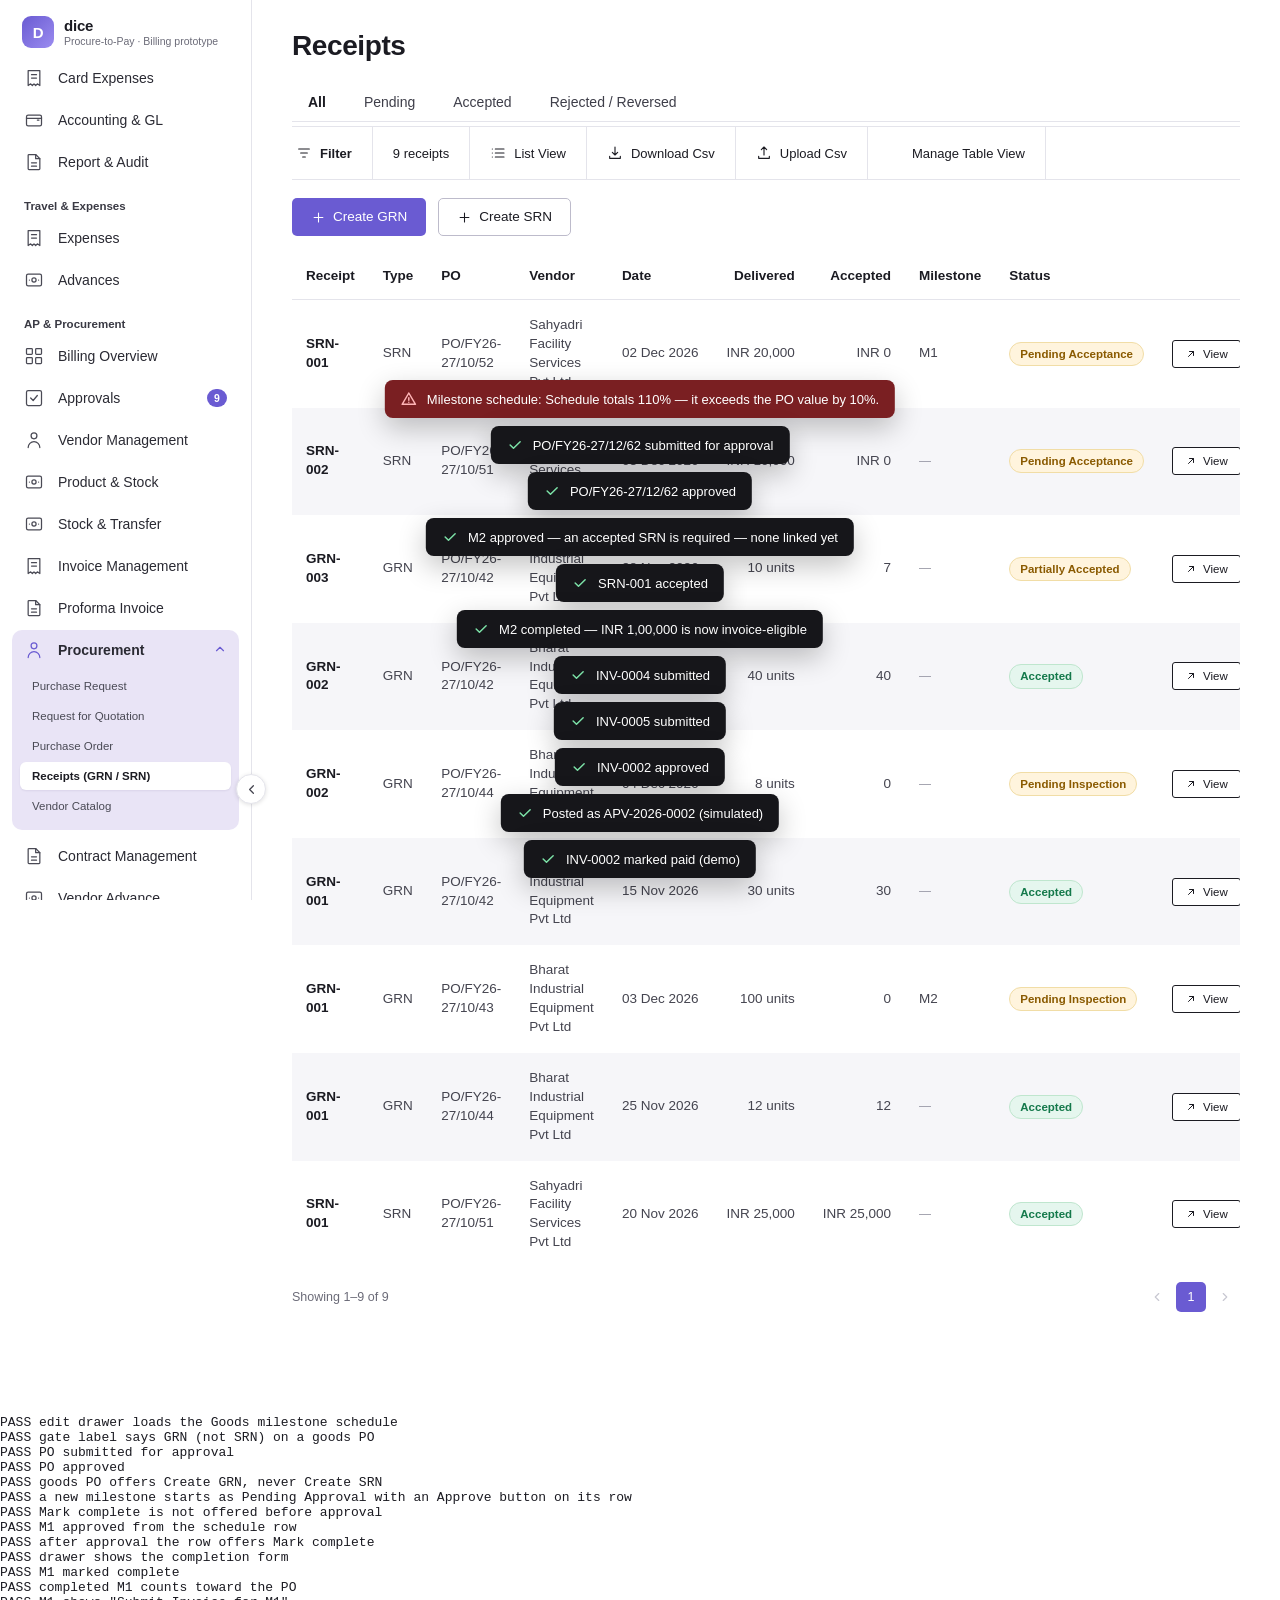
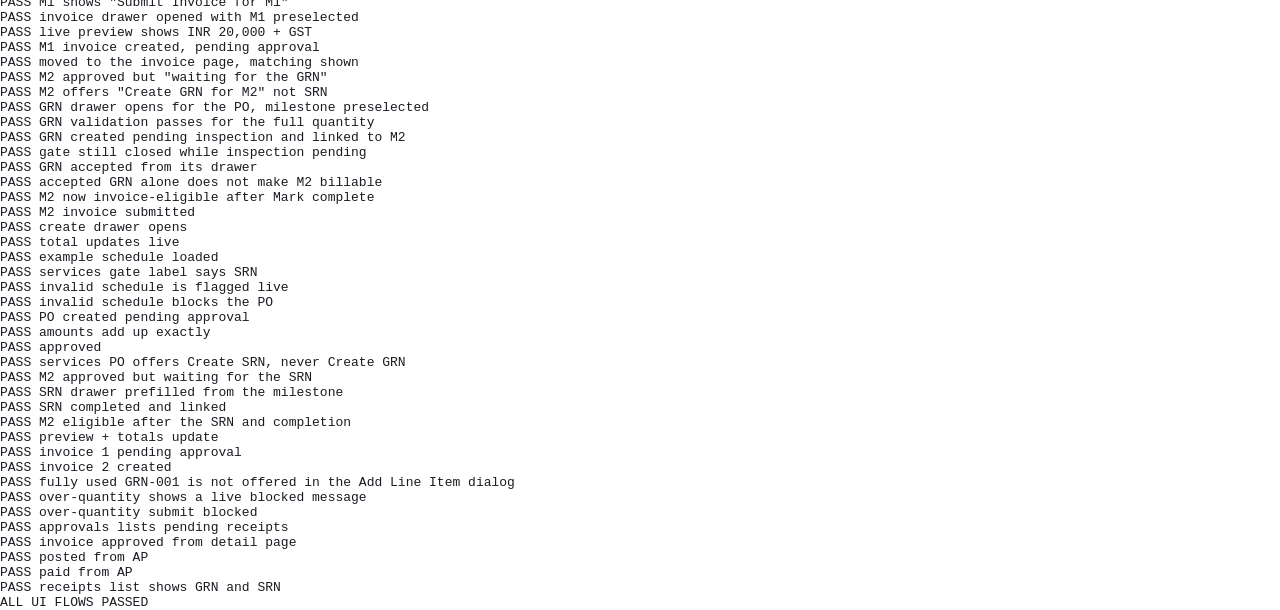
==== commit a396af1c: "Single-scroll PO overview and DICE-style "Add Line Item" dialog - PO Overview now includes the Miles" ====
--- a/billing/tests/flow.html
+++ b/billing/tests/flow.html
@@ -81,15 +81,15 @@
 run('progressive flow', () => {
   seedDb('default'); nav('po/po-1042?tab=billing');
   const g1 = db.grns.find(g => g.poId === 'po-1042' && g.number === 'GRN-001'), g2 = db.grns.find(g => g.poId === 'po-1042' && g.number === 'GRN-002');
-  const inv = (no, g, qty) => { openInvPanel({ poId: 'po-1042' }); setv('number', no); const cb = $q(`[data-act="inv-pick"][data-ref="${g.id}"]`); cb.click(); setv(`alloc.grn:${g.id}.qty`, qty); };
+  const addLine = id => { click('.panel [data-act="inv-line-add"]'); const cb = $q(`.overlay input[data-pick="${id}"]`); if (!cb) { const none = $q('.overlay')?.textContent.includes('No Items found'); document.querySelector('.overlay')?.remove(); return none ? 'none' : 'missing'; } cb.click(); submitModal(); return 'added'; };
+  const inv = (no, g, qty) => { openInvPanel({ poId: 'po-1042' }); setv('number', no); addLine('grn:' + g.id); setv(`alloc.grn:${g.id}.qty`, qty); };
   inv('BIE-001', g1, 30); T('preview + totals update', panelText().includes('35,400'), panelText().slice(0, 100)); click('[data-act="inv-save"][data-m="submit"]');
   T('invoice 1 pending approval', db.invoices.some(i => i.number === 'BIE-001' && i.status === 'Pending Approval' && i.gross === 35400));
   closePanel(); inv('BIE-002', g2, 20); click('[data-act="inv-save"][data-m="submit"]'); T('invoice 2 created', db.invoices.some(i => i.number === 'BIE-002'));
-  closePanel(); openInvPanel({ poId: 'po-1042' }); T('GRN-001 shows as fully used (no checkbox enabled)', $q(`[data-act="inv-pick"][data-ref="${g1.id}"]`).disabled === true);
-  setv('number', 'X'); $q(`[data-act="inv-pick"][data-ref="${g2.id}"]`).disabled || (() => {})();
+  closePanel(); openInvPanel({ poId: 'po-1042' }); T('fully used GRN-001 is not offered in the Add Line Item dialog', addLine('grn:' + g1.id) === 'missing');
   /* over-allocation live message */
   closePanel(); db.invoices.find(i => i.number === 'BIE-002').status = 'Rejected'; db.invoices.find(i => i.number === 'BIE-002').allocs = [];
-  openInvPanel({ poId: 'po-1042' }); setv('number', 'Y'); $q(`[data-act="inv-pick"][data-ref="${g2.id}"]`).click(); setv(`alloc.grn:${g2.id}.qty`, 45);
+  openInvPanel({ poId: 'po-1042' }); setv('number', 'Y'); addLine('grn:' + g2.id); setv(`alloc.grn:${g2.id}.qty`, 45);
   T('over-quantity shows a live blocked message', $q('#inv-sum').textContent.includes('would be blocked') && $q('#inv-sum').textContent.includes('exceeds the eligible quantity'), $q('#inv-sum').textContent);
   click('[data-act="inv-save"][data-m="submit"]'); T('over-quantity submit blocked', !db.invoices.some(i => i.number === 'Y') && modalText().length > 0); document.querySelector('.overlay')?.remove(); closePanel();
 });
--- a/billing/css/app.css
+++ b/billing/css/app.css
@@ -592,3 +592,14 @@
 .dv-tot tr.b td{font-weight:700;border-top:1px solid #C9C9D3}
 .li-table td .sub{font-size:11px;color:var(--muted);font-weight:400;margin-top:2px}
 .li-table td .link{font-size:12px}
+
+/* Overview shows every tab's content in one scroll */
+.ov-sec{margin-top:38px;padding-top:6px;border-top:2px solid var(--border)}
+.ov-h{font-size:12px;font-weight:700;letter-spacing:.08em;text-transform:uppercase;color:var(--primary-600);margin:18px 0 -8px}
+.main-grid>div:last-child{position:sticky;top:14px;align-self:start;max-height:calc(100vh - 28px);overflow-y:auto}
+
+.addline{background:none;border:none;padding:6px 0;font-size:13.5px;font-weight:600;color:var(--text);cursor:pointer}
+.addline:hover{color:var(--primary)}
+.modal-search{display:flex;align-items:center;gap:10px;border-bottom:1px solid var(--border-2);padding:8px 4px;color:var(--muted)}
+.modal-search input{border:none;outline:none;flex:1;font-size:14px;background:none}
+.modal .noitems{padding:26px 0}
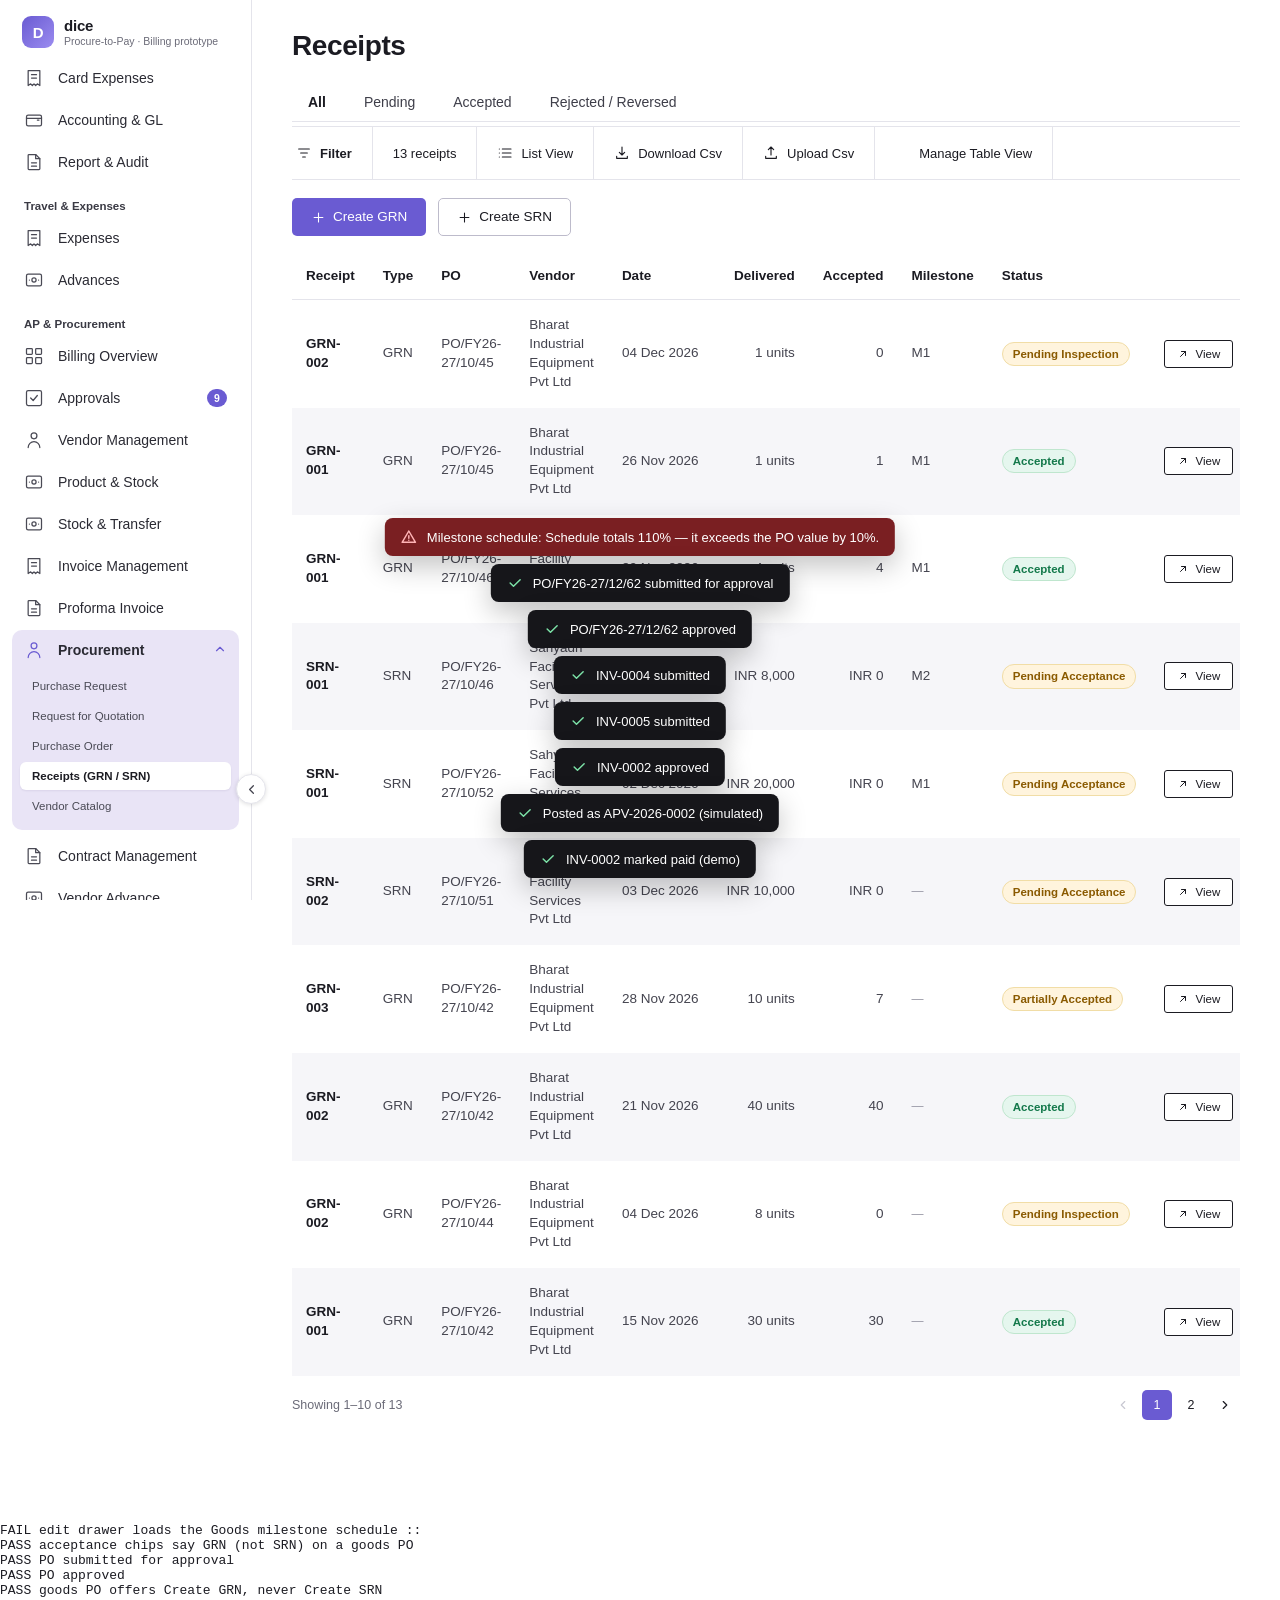
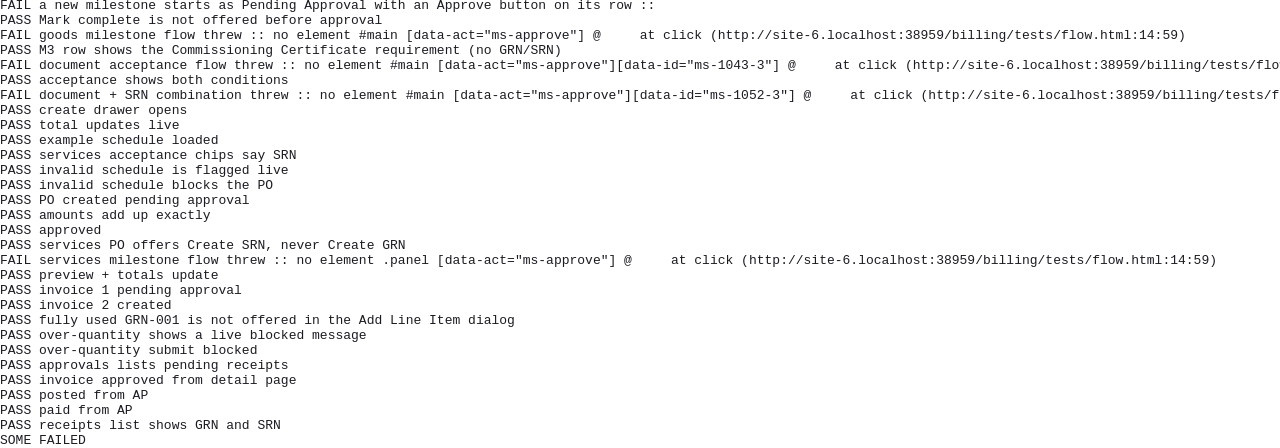
==== commit 39a1763b: "Update progressive and milestone billing flows Co-authored-by: Copilot <223556219+Copilot@users.nore" ====
--- a/billing/tests/flow.html
+++ b/billing/tests/flow.html
@@ -17,6 +17,7 @@
 const modalText = () => $q('.overlay')?.textContent || '';
 const panelText = () => $q('.panel')?.textContent || '';
 const mainText = () => document.getElementById('main').textContent;
+const msModal = (act, i, vals) => { click(`.panel [data-act="${act}"]` + (i != null ? `[data-i="${i}"]` : '')); const f = $q('.overlay form'); Object.entries(vals).forEach(([k, v]) => { const el = f.querySelector(`[name=${k}]`); if (el.type === 'checkbox') { el.checked = v; el.dispatchEvent(new Event('change', { bubbles: true })); } else el.value = v; }); submitModal(); };
 const run = (name, fn) => { try { fn(); } catch (e) { T(name + ' threw', false, e.message + ' @ ' + (e.stack || '').split('\n')[1]); } };
 
 /* ===== 1. GOODS PO on milestones: the GRN gate (the bug that started this) ===== */
@@ -24,7 +25,7 @@
   seedDb('B'); nav('pos');
   openPoPanel('po-1042');
   T('edit drawer loads the Goods milestone schedule', ui.f.type === 'Goods' && ui.f.milestones.length === 3 && ui.f.milestones[1].needsReceipt === true);
-  T('gate label says GRN (not SRN) on a goods PO', panelText().includes('Needs GRN') && !panelText().includes('Needs SRN'));
+  T('acceptance chips say GRN (not SRN) on a goods PO', panelText().includes('Accepted GRN') && !panelText().includes('Accepted SRN') && panelText().includes('Commissioning Certificate approved'));
   click('[data-act="po-submit"]'); T('PO submitted for approval', PO('po-1042').status === 'Pending Approval', PO('po-1042').status);
   nav('po/po-1042'); ACT['po-approve']({ dataset: { id: 'po-1042' } }); submitModal(); T('PO approved', PO('po-1042').status === 'Approved');
   const [m1, m2] = msOf(PO('po-1042'));
@@ -41,7 +42,7 @@
   T('moved to the invoice page, matching shown', location.hash.startsWith('#/invoice/') && mainText().includes('Matched'));
   /* M2: approved but no GRN */
   closePanel(); nav('po/po-1042?tab=billing'); openMilestonePanel(m2.id); click('.panel [data-act="ms-approve"]'); submitModal();
-  T('M2 approved but "waiting for the GRN"', panelText().includes('Waiting for the GRN') && !!$q('.panel .panel-foot [data-act="ms-complete"][disabled]'), panelText().slice(0, 300));
+  T('M2 approved but "waiting for the GRN"', panelText().includes('Acceptance in progress') && panelText().includes('accepted GRN') && !!$q('.panel .panel-foot [data-act="ms-complete"][disabled]'), panelText().slice(0, 300));
   T('M2 offers "Create GRN for M2" not SRN', panelText().includes('Create GRN for M2') && !panelText().includes('Create SRN'));
   click('.panel [data-act="grn-new"]'); T('GRN drawer opens for the PO, milestone preselected', ui.f.poId === 'po-1042' && ui.f.milestoneId === m2.id);
   setv('rows.' + PO('po-1042').lines[0].id + '.received', 100); T('GRN validation passes for the full quantity', !panelText().includes('Cannot complete'), panelText().slice(300, 700));
@@ -55,6 +56,40 @@
   T('M2 invoice submitted', db.invoices.some(i => i.number === 'BIE-M2' && i.status === 'Pending Approval'));
 });
 
+
+/* ===== 1b. DOCUMENT EVIDENCE: "Commissioning Certificate" on a goods PO — no dummy GRN ===== */
+run('document acceptance flow', () => {
+  seedDb('default'); nav('po/po-1043?tab=billing'); const c3 = msOf(PO('po-1043'))[2], grns0 = db.grns.filter(g => g.poId === 'po-1043').length;
+  T('M3 row shows the Commissioning Certificate requirement (no GRN/SRN)', mainText().includes('Commissioning Certificate') && getMS(c3.id).needsDoc && !getMS(c3.id).needsReceipt);
+  click(`#main [data-act="ms-approve"][data-id="${c3.id}"]`); submitModal(); T('M3 approved', getMS(c3.id).status === 'Approved');
+  T('row now offers Upload document', mainText().includes('Upload document'));
+  openMilestonePanel(c3.id); T('document card is shown and Mark complete is locked', panelText().includes('Commissioning Certificate') && !!$q('.panel .panel-foot [data-act="ms-complete"][disabled]'));
+  click('.panel [data-act="add-sample"]'); click('.panel .card [data-act="ms-doc-upload"]'); T('certificate uploaded, awaiting approval', docState(getMS(c3.id)) === 'Pending Approval');
+  T('approver actions appear for the uploaded document', !!$q('.panel .card [data-act="ms-doc-approve"]') && !!$q('.panel .card [data-act="ms-doc-reject"]'));
+  click('.panel .card [data-act="ms-doc-reject"]'); $q('.overlay textarea').value = 'Signature missing'; submitModal(); T('certificate rejected with a reason', docState(getMS(c3.id)) === 'Rejected' && panelText().includes('Signature missing'));
+  T('supplier can re-upload after rejection', !!$q('.panel .card [data-act="ms-doc-upload"]'));
+  click('.panel [data-act="add-sample"]'); click('.panel .card [data-act="ms-doc-upload"]'); T('corrected version uploaded (v2)', getMS(c3.id).doc.version === 2 && docState(getMS(c3.id)) === 'Pending Approval');
+  click('.panel .card [data-act="ms-doc-approve"]'); submitModal(); T('certificate approved', docState(getMS(c3.id)) === 'Approved');
+  T('Mark complete is now enabled', !!$q('.panel .panel-foot [data-act="ms-complete"]:not([disabled])'));
+  click('.panel .panel-foot [data-act="ms-complete"]'); T('M3 completed', getMS(c3.id).status === 'Completed');
+  T('no goods receipt was created for the certificate', db.grns.filter(g => g.poId === 'po-1043').length === grns0);
+  click('.panel [data-act="inv-new"]'); setv('number', 'CC-1'); T('M3 preselected in the invoice drawer', ui.f.alloc['milestone:' + c3.id]?.on === true); click('[data-act="inv-save"][data-m="submit"]');
+  T('milestone invoiced', db.invoices.some(i => i.number === 'CC-1' && i.status === 'Pending Approval' && i.net === c3.amount));
+  closePanel(); openInvPanel({ poId: 'po-1043' }); click('.panel [data-act="inv-line-add"]'); T('invoiced milestone is not offered again (no duplicate invoicing)', !$q(`.overlay input[data-pick="milestone:${c3.id}"]`)); document.querySelector('.overlay')?.remove(); closePanel();
+});
+
+/* ===== 1c. COMBINATION: document + accepted SRN on a services PO ===== */
+run('document + SRN combination', () => {
+  seedDb('default'); nav('po/po-1052?tab=billing'); const h3 = msOf(PO('po-1052'))[2];
+  T('acceptance shows both conditions', mainText().includes('Handover Certificate') && mainText().includes('SRN'));
+  click(`#main [data-act="ms-approve"][data-id="${h3.id}"]`); submitModal();
+  openMilestonePanel(h3.id); click('.panel [data-act="add-sample"]'); click('.panel .card [data-act="ms-doc-upload"]'); click('.panel .card [data-act="ms-doc-approve"]'); submitModal();
+  T('certificate approved but Mark complete stays locked until the SRN is accepted', docState(getMS(h3.id)) === 'Approved' && !!$q('.panel .panel-foot [data-act="ms-complete"][disabled]') && panelText().includes('accepted SRN'));
+  click('.panel [data-act="srn-new"]'); T('SRN drawer opens for this milestone (real service value, not a dummy)', ui.f.milestoneId === h3.id && ui.f.serviceValue === h3.amount);
+  click('.panel [data-act="srn-save"][data-m="accept"]'); T('SRN accepted and linked', getMS(h3.id).receiptId && getSRN(getMS(h3.id).receiptId).status === 'Accepted');
+  openMilestonePanel(h3.id); click('.panel .panel-foot [data-act="ms-complete"]'); T('completed once both conditions are met', getMS(h3.id).status === 'Completed' && msBilling(getMS(h3.id), PO('po-1052')) === 'Eligible');
+});
+
 /* ===== 2. SERVICES PO created from scratch in the drawer, gated on an SRN ===== */
 run('services milestone flow', () => {
   seedDb('default'); nav('pos'); click('[data-act="po-new"]');
@@ -62,16 +97,16 @@
   setv('type', 'Services'); setv('supplierId', 'sup2'); setv('title', 'Annual maintenance'); click('.panel [data-act="ln-add"]'); setv('lines.0.desc', 'Maintenance contract'); setv('lines.0.qty', 1); setv('lines.0.price', 200000);
   T('total updates live', $q('#li-total').textContent.includes('2,36,000') || $q('#li-total').textContent.includes('236,000'), $q('#li-total').textContent);
   click('[data-act="po-method"][data-m="Milestone"]'); T('example schedule loaded', ui.f.milestones.length === 3);
-  T('services gate label says SRN', panelText().includes('Needs SRN') && !panelText().includes('Needs GRN'));
-  setv('milestones.2.pct', 40); T('invalid schedule is flagged live', $q('#ms-sum').textContent.includes('110%'), $q('#ms-sum').textContent);
+  T('services acceptance chips say SRN', panelText().includes('Accepted SRN') && !panelText().includes('Accepted GRN'));
+  msModal('ms-edit', 2, { pct: 40 }); T('invalid schedule is flagged live', $q('#ms-sum').textContent.includes('110%'), $q('#ms-sum').textContent);
   click('[data-act="po-submit"]'); T('invalid schedule blocks the PO', !db.pos.some(p => p.title === 'Annual maintenance') && ($q('.toast.err') || $q('.overlay'))?.textContent.includes('110%'), ($q('.toast.err') || $q('.overlay') || {}).textContent); document.querySelector('.overlay')?.remove();
-  setv('milestones.2.pct', 30); click('[data-act="po-submit"]');
+  msModal('ms-edit', 2, { pct: 30 }); click('[data-act="po-submit"]');
   const po = db.pos.find(p => p.title === 'Annual maintenance'); T('PO created pending approval', po && po.status === 'Pending Approval');
   T('amounts add up exactly', msOf(po).reduce((s, m) => s + m.amount, 0) === 200000, msOf(po).map(m => m.amount));
   nav('po/' + po.id); ACT['po-approve']({ dataset: { id: po.id } }); submitModal(); T('approved', po.status === 'Approved');
   const m2 = msOf(po)[1]; nav('po/' + po.id + '?tab=receipts'); T('services PO offers Create SRN, never Create GRN', mainText().includes('Create SRN') && !mainText().includes('Create GRN'));
   openMilestonePanel(m2.id); click('.panel [data-act="ms-approve"]'); submitModal();
-  T('M2 approved but waiting for the SRN', panelText().includes('Waiting for the SRN'));
+  T('M2 approved but waiting for the SRN', panelText().includes('Acceptance in progress') && panelText().includes('accepted SRN'));
   click('.panel [data-act="srn-new"]'); T('SRN drawer prefilled from the milestone', ui.f.serviceValue === m2.amount && ui.f.milestoneId === m2.id, JSON.stringify(ui.f));
   click('[data-act="srn-save"][data-m="accept"]'); T('SRN completed and linked', getMS(m2.id).receiptId && getSRN(getMS(m2.id).receiptId).status === 'Accepted');
   openMilestonePanel(m2.id); click('.panel [data-act="ms-complete"]'); T('M2 eligible after the SRN and completion', msBilling(getMS(m2.id), po) === 'Eligible');
--- a/billing/css/app.css
+++ b/billing/css/app.css
@@ -603,3 +603,18 @@
 .modal-search{display:flex;align-items:center;gap:10px;border-bottom:1px solid var(--border-2);padding:8px 4px;color:var(--muted)}
 .modal-search input{border:none;outline:none;flex:1;font-size:14px;background:none}
 .modal .noitems{padding:26px 0}
+
+/* milestone acceptance configuration */
+.li-table tr.acc-row td{border-top:none;background:#FAFAFD;padding:6px 8px 12px}
+.li-table tr.ms-main td{border-bottom:none}
+.acc{display:flex;align-items:center;gap:14px;flex-wrap:wrap;font-size:12px}
+.acc-l{color:var(--muted);font-size:11.5px}
+.cc{display:flex;align-items:center;gap:6px;margin:2px 0;font-size:12.5px;white-space:nowrap}
+.cc-t{color:var(--text-2)}
+
+.acc-chips{display:flex;flex-direction:column;gap:4px;align-items:flex-start}
+.acc-chip{display:inline-flex;align-items:center;gap:5px;font-size:11px;font-weight:600;border-radius:10px;padding:2px 9px}
+.acc-chip.doc{background:#FFF1E4;color:#A5530F}
+.acc-chip.rec{background:#E3F2FD;color:#1B5FA6}
+.accbox{align-items:flex-start;border:1px solid var(--border);border-radius:8px;padding:12px 14px;margin-bottom:10px;background:#fff}
+.accbox input{margin-top:3px}
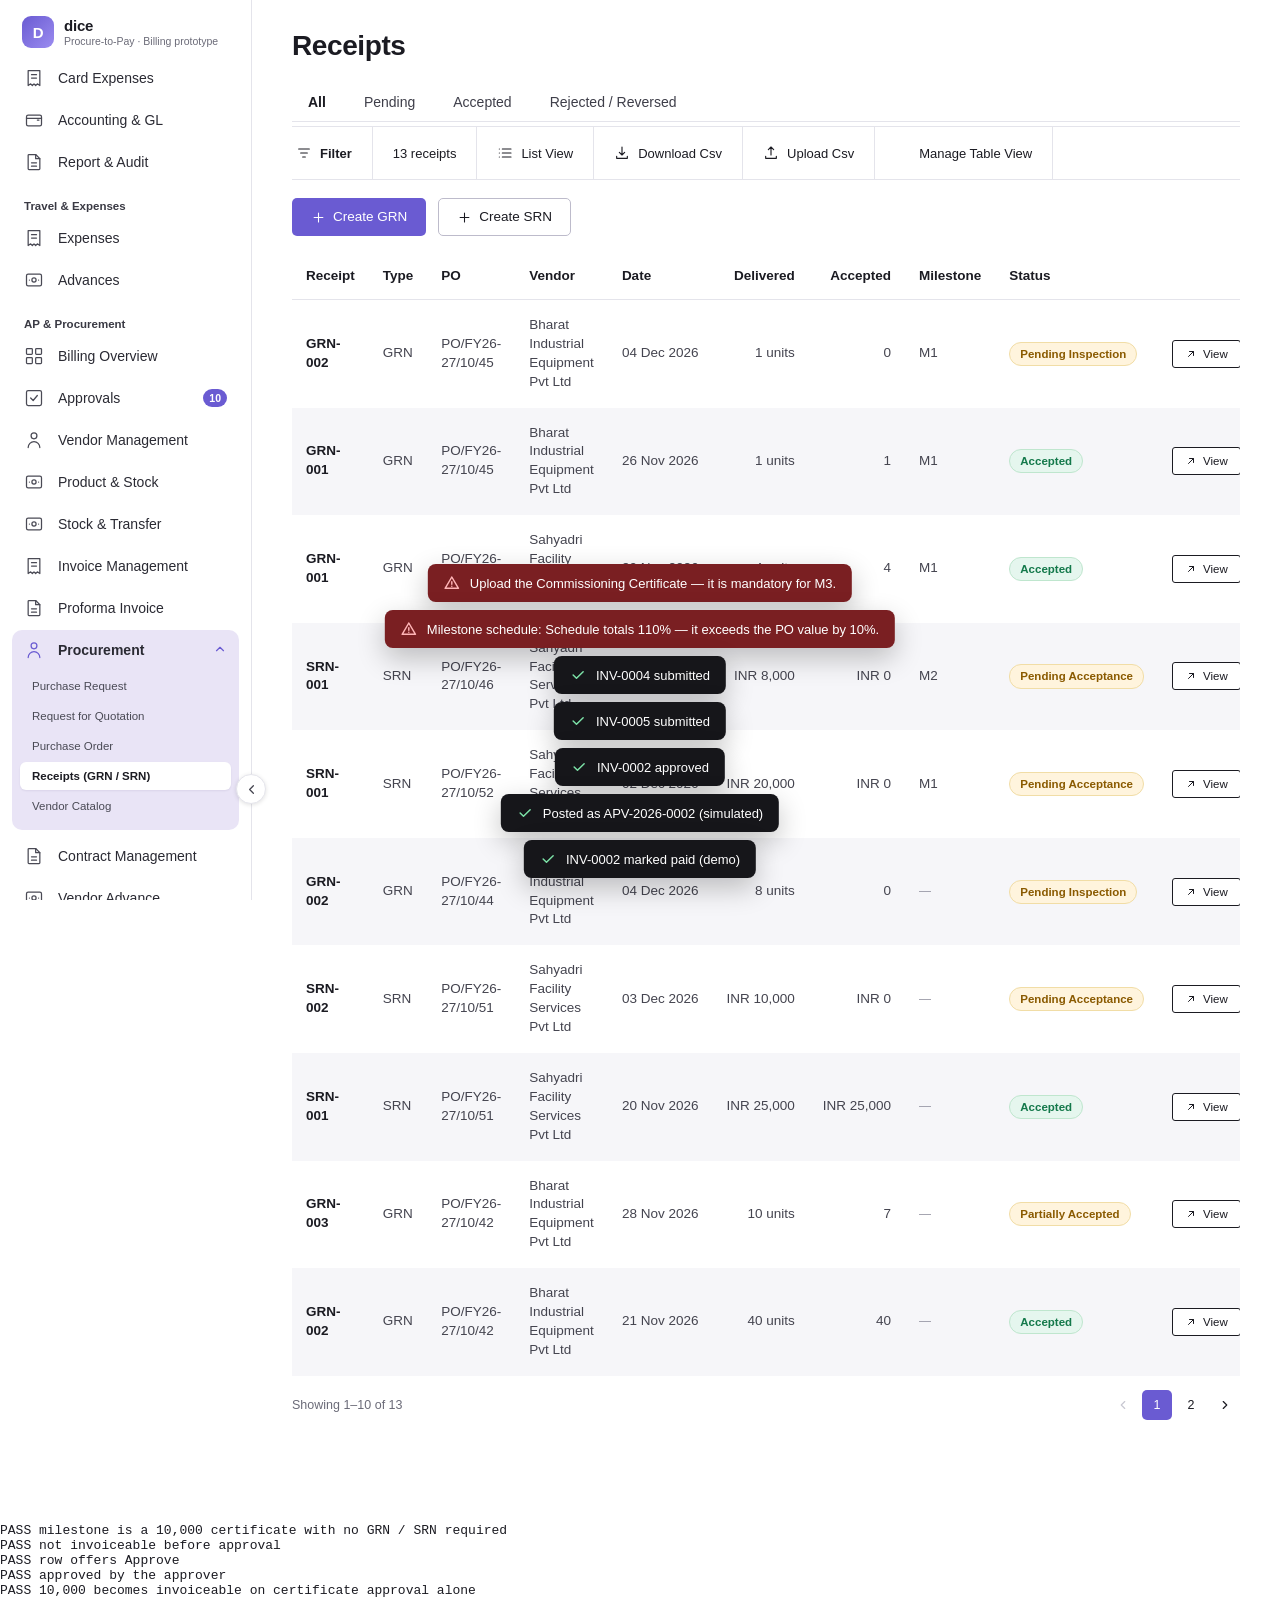
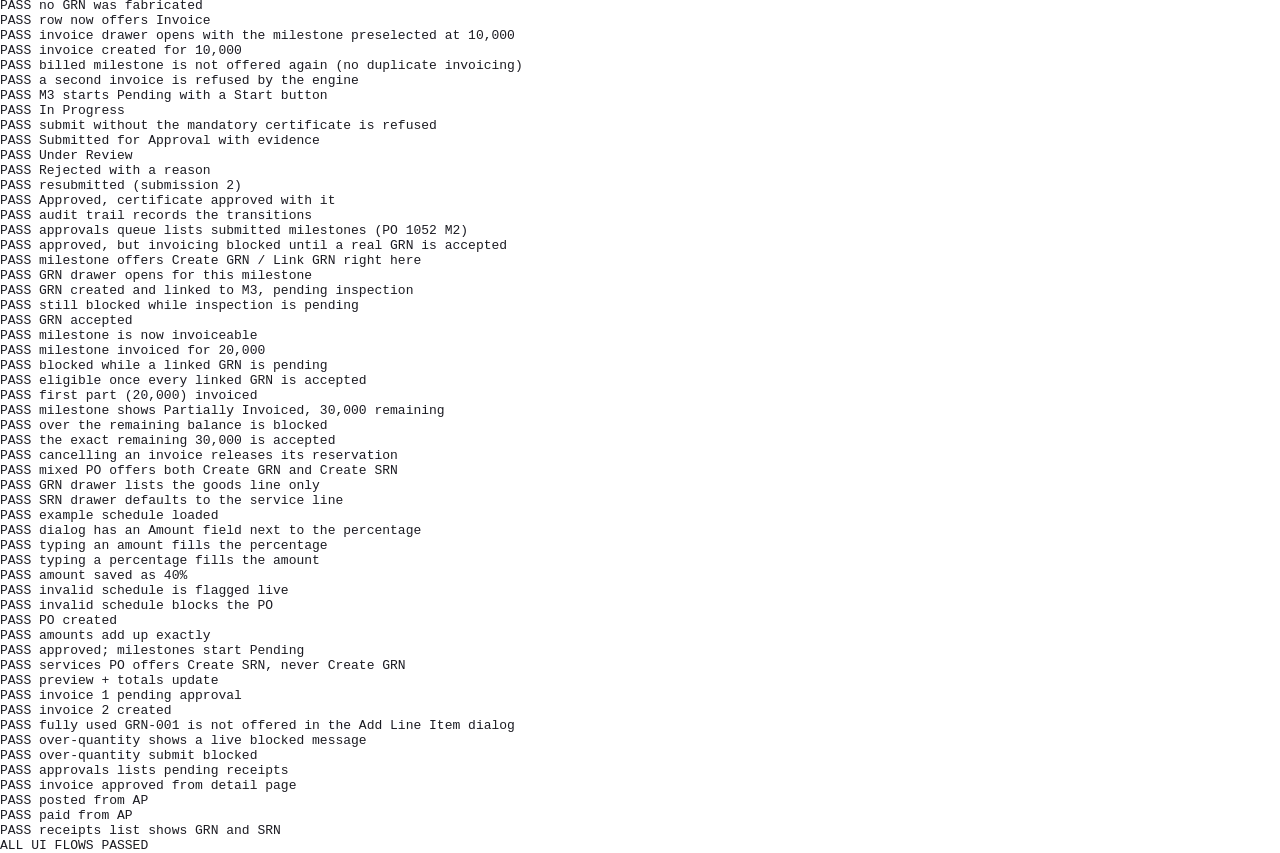
==== commit c7587014: "Milestone lifecycle UI, amount option, milestone-first receipts and invoicing - Rewrite milestone ta" ====
--- a/billing/tests/flow.html
+++ b/billing/tests/flow.html
@@ -20,96 +20,96 @@
 const msModal = (act, i, vals) => { click(`.panel [data-act="${act}"]` + (i != null ? `[data-i="${i}"]` : '')); const f = $q('.overlay form'); Object.entries(vals).forEach(([k, v]) => { const el = f.querySelector(`[name=${k}]`); if (el.type === 'checkbox') { el.checked = v; el.dispatchEvent(new Event('change', { bubbles: true })); } else el.value = v; }); submitModal(); };
 const run = (name, fn) => { try { fn(); } catch (e) { T(name + ' threw', false, e.message + ' @ ' + (e.stack || '').split('\n')[1]); } };
 
-/* ===== 1. GOODS PO on milestones: the GRN gate (the bug that started this) ===== */
-run('goods milestone flow', () => {
-  seedDb('B'); nav('pos');
-  openPoPanel('po-1042');
-  T('edit drawer loads the Goods milestone schedule', ui.f.type === 'Goods' && ui.f.milestones.length === 3 && ui.f.milestones[1].needsReceipt === true);
-  T('acceptance chips say GRN (not SRN) on a goods PO', panelText().includes('Accepted GRN') && !panelText().includes('Accepted SRN') && panelText().includes('Commissioning Certificate approved'));
-  click('[data-act="po-submit"]'); T('PO submitted for approval', PO('po-1042').status === 'Pending Approval', PO('po-1042').status);
-  nav('po/po-1042'); ACT['po-approve']({ dataset: { id: 'po-1042' } }); submitModal(); T('PO approved', PO('po-1042').status === 'Approved');
-  const [m1, m2] = msOf(PO('po-1042'));
-  nav('po/po-1042?tab=receipts'); T('goods PO offers Create GRN, never Create SRN', mainText().includes('Create GRN') && !mainText().includes('Create SRN'));
-  nav('po/po-1042?tab=billing'); T('a new milestone starts as Pending Approval with an Approve button on its row', getMS(m1.id).status === 'Pending Approval' && !!$q('#main [data-act="ms-approve"]'));
-  T('Mark complete is not offered before approval', !mainText().includes('Mark complete')); click('#main [data-act="ms-approve"]'); submitModal(); T('M1 approved from the schedule row', getMS(m1.id).status === 'Approved');
-  T('after approval the row offers Mark complete', mainText().includes('Mark complete')); openMilestonePanel(m1.id); T('drawer shows the completion form', panelText().includes('Mark as complete')); click('.panel [data-act="ms-complete"]'); T('M1 marked complete', getMS(m1.id).status === 'Completed'); closePanel();
-  T('completed M1 counts toward the PO', poSummary(PO('po-1042')).accepted === 20000);
-  openMilestonePanel(m1.id);
-  T('M1 shows "Submit Invoice for M1"', panelText().includes('Submit Invoice for M1'));
-  click('.panel [data-act="inv-new"]'); T('invoice drawer opened with M1 preselected', ui.f.alloc['milestone:' + m1.id]?.on === true);
-  setv('number', 'BIE-M1'); T('live preview shows INR 20,000 + GST', panelText().includes('20,000') && panelText().includes('3,600') && panelText().includes('23,600'), panelText().slice(0, 300));
-  click('[data-act="inv-save"][data-m="submit"]'); T('M1 invoice created, pending approval', db.invoices.some(i => i.number === 'BIE-M1' && i.status === 'Pending Approval'));
-  T('moved to the invoice page, matching shown', location.hash.startsWith('#/invoice/') && mainText().includes('Matched'));
-  /* M2: approved but no GRN */
-  closePanel(); nav('po/po-1042?tab=billing'); openMilestonePanel(m2.id); click('.panel [data-act="ms-approve"]'); submitModal();
-  T('M2 approved but "waiting for the GRN"', panelText().includes('Acceptance in progress') && panelText().includes('accepted GRN') && !!$q('.panel .panel-foot [data-act="ms-complete"][disabled]'), panelText().slice(0, 300));
-  T('M2 offers "Create GRN for M2" not SRN', panelText().includes('Create GRN for M2') && !panelText().includes('Create SRN'));
-  click('.panel [data-act="grn-new"]'); T('GRN drawer opens for the PO, milestone preselected', ui.f.poId === 'po-1042' && ui.f.milestoneId === m2.id);
-  setv('rows.' + PO('po-1042').lines[0].id + '.received', 100); T('GRN validation passes for the full quantity', !panelText().includes('Cannot complete'), panelText().slice(300, 700));
-  click('[data-act="grn-save"][data-m="inspect"]');
-  T('GRN created pending inspection and linked to M2', db.grns.some(g => g.poId === 'po-1042' && g.status === 'Pending Inspection' && g.milestoneId === m2.id) && getMS(m2.id).receiptId);
-  T('gate still closed while inspection pending', msBilling(getMS(m2.id), PO('po-1042')) === 'Not Eligible');
-  const g = db.grns.find(x => x.poId === 'po-1042'); closePanel(); openReceiptPanel('grn', g.id); click('[data-act="grn-accept"]'); submitModal();
-  T('GRN accepted from its drawer', getGRN(g.id).status === 'Accepted');
-  T('accepted GRN alone does not make M2 billable', msBilling(getMS(m2.id), PO('po-1042')) === 'Not Eligible'); openMilestonePanel(m2.id); click('.panel [data-act="ms-complete"]'); T('M2 now invoice-eligible after Mark complete', msBilling(getMS(m2.id), PO('po-1042')) === 'Eligible');
-  closePanel(); openInvPanel({ poId: 'po-1042', msId: m2.id }); setv('number', 'BIE-M2'); click('[data-act="inv-save"][data-m="submit"]');
-  T('M2 invoice submitted', db.invoices.some(i => i.number === 'BIE-M2' && i.status === 'Pending Approval'));
+const sample = () => click('.panel [data-act="add-sample"]');
+const msRow = id => `#main [data-act="ms-approve"][data-id="${id}"]`;
+const addInvLine = id => { click('.panel [data-act="inv-line-add"]'); const cb = $q(`.overlay input[data-pick="${id}"]`); if (!cb) { document.querySelector('.overlay')?.remove(); return false; } cb.click(); submitModal(); return true; };
+
+/* ===== 1. ACCEPTANCE TEST: certificate-only milestone (10,000) on a goods PO — invoiceable on approval, no GRN invented ===== */
+run('document-only milestone', () => {
+  seedDb('default'); nav('po/po-1045?tab=billing'); const po = PO('po-1045'), c = msOf(po)[1], grns0 = db.grns.filter(g => g.poId === po.id).length;
+  T('milestone is a 10,000 certificate with no GRN / SRN required', c.amount === 10000 && c.needsDoc && !c.needsGrn && !c.needsSrn && c.status === 'Submitted for Approval');
+  T('not invoiceable before approval', msBilling(c, po) === 'Not Eligible' && msEnt(c, po) === 0);
+  T('row offers Approve', !!$q(msRow(c.id))); click(msRow(c.id)); submitModal();
+  T('approved by the approver', getMS(c.id).status === 'Approved' && getMS(c.id).doc.status === 'Approved');
+  T('10,000 becomes invoiceable on certificate approval alone', msBilling(getMS(c.id), po) === 'Eligible' && msEnt(getMS(c.id), po) === 10000);
+  T('no GRN was fabricated', db.grns.filter(g => g.poId === po.id).length === grns0);
+  T('row now offers Invoice', !!$q(`#main [data-act="inv-new"][data-ms="${c.id}"]`)); click(`#main [data-act="inv-new"][data-ms="${c.id}"]`);
+  T('invoice drawer opens with the milestone preselected at 10,000', ui.f.alloc['milestone:' + c.id]?.on === true && ui.f.alloc['milestone:' + c.id].value === 10000);
+  setv('number', 'CERT-1'); click('[data-act="inv-save"][data-m="submit"]');
+  T('invoice created for 10,000', db.invoices.some(i => i.number === 'CERT-1' && i.status === 'Pending Approval' && i.net === 10000));
+  closePanel(); openInvPanel({ poId: po.id }); T('billed milestone is not offered again (no duplicate invoicing)', addInvLine('milestone:' + c.id) === false); closePanel();
+  T('a second invoice is refused by the engine', !A.saveInvoice({ poId: po.id, number: 'CERT-2', date: todayISO(), attachments: [], allocs: [{ kind: 'milestone', refId: c.id, qty: null, value: 10000 }], net: 0, autoMatch: true }, 'submit').ok);
 });
 
-
-/* ===== 1b. DOCUMENT EVIDENCE: "Commissioning Certificate" on a goods PO — no dummy GRN ===== */
-run('document acceptance flow', () => {
-  seedDb('default'); nav('po/po-1043?tab=billing'); const c3 = msOf(PO('po-1043'))[2], grns0 = db.grns.filter(g => g.poId === 'po-1043').length;
-  T('M3 row shows the Commissioning Certificate requirement (no GRN/SRN)', mainText().includes('Commissioning Certificate') && getMS(c3.id).needsDoc && !getMS(c3.id).needsReceipt);
-  click(`#main [data-act="ms-approve"][data-id="${c3.id}"]`); submitModal(); T('M3 approved', getMS(c3.id).status === 'Approved');
-  T('row now offers Upload document', mainText().includes('Upload document'));
-  openMilestonePanel(c3.id); T('document card is shown and Mark complete is locked', panelText().includes('Commissioning Certificate') && !!$q('.panel .panel-foot [data-act="ms-complete"][disabled]'));
-  click('.panel [data-act="add-sample"]'); click('.panel .card [data-act="ms-doc-upload"]'); T('certificate uploaded, awaiting approval', docState(getMS(c3.id)) === 'Pending Approval');
-  T('approver actions appear for the uploaded document', !!$q('.panel .card [data-act="ms-doc-approve"]') && !!$q('.panel .card [data-act="ms-doc-reject"]'));
-  click('.panel .card [data-act="ms-doc-reject"]'); $q('.overlay textarea').value = 'Signature missing'; submitModal(); T('certificate rejected with a reason', docState(getMS(c3.id)) === 'Rejected' && panelText().includes('Signature missing'));
-  T('supplier can re-upload after rejection', !!$q('.panel .card [data-act="ms-doc-upload"]'));
-  click('.panel [data-act="add-sample"]'); click('.panel .card [data-act="ms-doc-upload"]'); T('corrected version uploaded (v2)', getMS(c3.id).doc.version === 2 && docState(getMS(c3.id)) === 'Pending Approval');
-  click('.panel .card [data-act="ms-doc-approve"]'); submitModal(); T('certificate approved', docState(getMS(c3.id)) === 'Approved');
-  T('Mark complete is now enabled', !!$q('.panel .panel-foot [data-act="ms-complete"]:not([disabled])'));
-  click('.panel .panel-foot [data-act="ms-complete"]'); T('M3 completed', getMS(c3.id).status === 'Completed');
-  T('no goods receipt was created for the certificate', db.grns.filter(g => g.poId === 'po-1043').length === grns0);
-  click('.panel [data-act="inv-new"]'); setv('number', 'CC-1'); T('M3 preselected in the invoice drawer', ui.f.alloc['milestone:' + c3.id]?.on === true); click('[data-act="inv-save"][data-m="submit"]');
-  T('milestone invoiced', db.invoices.some(i => i.number === 'CC-1' && i.status === 'Pending Approval' && i.net === c3.amount));
-  closePanel(); openInvPanel({ poId: 'po-1043' }); click('.panel [data-act="inv-line-add"]'); T('invoiced milestone is not offered again (no duplicate invoicing)', !$q(`.overlay input[data-pick="milestone:${c3.id}"]`)); document.querySelector('.overlay')?.remove(); closePanel();
+/* ===== 2. Full lifecycle through the UI: Pending → In Progress → Submitted → Under Review → Rejected → resubmit → Approved ===== */
+run('milestone lifecycle', () => {
+  seedDb('default'); nav('po/po-1043?tab=billing'); const po = PO('po-1043'), m = msOf(po)[2];
+  T('M3 starts Pending with a Start button', m.status === 'Pending' && !!$q(`#main [data-act="ms-start"][data-id="${m.id}"]`)); click(`#main [data-act="ms-start"][data-id="${m.id}"]`); T('In Progress', getMS(m.id).status === 'In Progress');
+  openMilestonePanel(m.id); click('.panel .panel-foot [data-act="ms-submit"]'); T('submit without the mandatory certificate is refused', getMS(m.id).status === 'In Progress');
+  sample(); click('.panel .panel-foot [data-act="ms-submit"]'); T('Submitted for Approval with evidence', getMS(m.id).status === 'Submitted for Approval' && docState(getMS(m.id)) === 'Pending Approval');
+  click('.panel [data-act="ms-review"]'); T('Under Review', getMS(m.id).status === 'Under Review');
+  click('.panel .card [data-act="ms-reject"]'); $q('.overlay textarea').value = 'Signature missing'; submitModal(); T('Rejected with a reason', getMS(m.id).status === 'Rejected' && panelText().includes('Signature missing'));
+  sample(); click('.panel .panel-foot [data-act="ms-submit"]'); T('resubmitted (submission 2)', getMS(m.id).status === 'Submitted for Approval' && getMS(m.id).submissions.length === 2);
+  click('.panel .card [data-act="ms-approve"]'); submitModal(); T('Approved, certificate approved with it', getMS(m.id).status === 'Approved' && docState(getMS(m.id)) === 'Approved');
+  T('audit trail records the transitions', db.audit.filter(x => x.text && x.text.includes(m.code)).length >= 5);
+  closePanel(); nav('approvals?tab=milestones'); T('approvals queue lists submitted milestones (PO 1052 M2)', mainText().includes('Submitted for Approval') || mainText().includes('M2'));
 });
 
-/* ===== 1c. COMBINATION: document + accepted SRN on a services PO ===== */
-run('document + SRN combination', () => {
-  seedDb('default'); nav('po/po-1052?tab=billing'); const h3 = msOf(PO('po-1052'))[2];
-  T('acceptance shows both conditions', mainText().includes('Handover Certificate') && mainText().includes('SRN'));
-  click(`#main [data-act="ms-approve"][data-id="${h3.id}"]`); submitModal();
-  openMilestonePanel(h3.id); click('.panel [data-act="add-sample"]'); click('.panel .card [data-act="ms-doc-upload"]'); click('.panel .card [data-act="ms-doc-approve"]'); submitModal();
-  T('certificate approved but Mark complete stays locked until the SRN is accepted', docState(getMS(h3.id)) === 'Approved' && !!$q('.panel .panel-foot [data-act="ms-complete"][disabled]') && panelText().includes('accepted SRN'));
-  click('.panel [data-act="srn-new"]'); T('SRN drawer opens for this milestone (real service value, not a dummy)', ui.f.milestoneId === h3.id && ui.f.serviceValue === h3.amount);
-  click('.panel [data-act="srn-save"][data-m="accept"]'); T('SRN accepted and linked', getMS(h3.id).receiptId && getSRN(getMS(h3.id).receiptId).status === 'Accepted');
-  openMilestonePanel(h3.id); click('.panel .panel-foot [data-act="ms-complete"]'); T('completed once both conditions are met', getMS(h3.id).status === 'Completed' && msBilling(getMS(h3.id), PO('po-1052')) === 'Eligible');
+/* ===== 3. MILESTONE FIRST: milestone → create its GRN → invoice (document + accepted GRN) ===== */
+run('milestone-first with GRN', () => {
+  seedDb('default'); nav('po/po-1045?tab=billing'); const po = PO('po-1045'), m = msOf(po)[2];
+  openMilestonePanel(m.id); click('.panel [data-act="ms-start"]'); sample(); click('.panel .panel-foot [data-act="ms-submit"]'); click('.panel .card [data-act="ms-approve"]'); submitModal();
+  T('approved, but invoicing blocked until a real GRN is accepted', getMS(m.id).status === 'Approved' && msBilling(getMS(m.id), po) === 'Not Eligible' && panelText().includes('Invoicing stays blocked'));
+  T('milestone offers Create GRN / Link GRN right here', panelText().includes('Create GRN for M3') && panelText().includes('Link existing GRN'));
+  click('.panel [data-act="grn-new"]'); T('GRN drawer opens for this milestone', ui.f.poId === po.id && ui.f.milestoneId === m.id);
+  setv('rows.' + po.lines[0].id + '.received', 1); click('[data-act="grn-save"][data-m="inspect"]');
+  const g = db.grns.find(x => x.milestoneId === m.id); T('GRN created and linked to M3, pending inspection', !!g && g.status === 'Pending Inspection' && getMS(m.id).grnIds.includes(g.id));
+  T('still blocked while inspection is pending', msBilling(getMS(m.id), po) === 'Not Eligible');
+  closePanel(); openReceiptPanel('grn', g.id); click('[data-act="grn-accept"]'); submitModal(); T('GRN accepted', getGRN(g.id).status === 'Accepted');
+  T('milestone is now invoiceable', msBilling(getMS(m.id), po) === 'Eligible'); closePanel(); nav('po/po-1045?tab=billing');
+  click(`#main [data-act="inv-new"][data-ms="${m.id}"]`); setv('number', 'SITE-1'); click('[data-act="inv-save"][data-m="submit"]');
+  T('milestone invoiced for 20,000', db.invoices.some(i => i.number === 'SITE-1' && i.net === 20000)); closePanel();
 });
 
-/* ===== 2. SERVICES PO created from scratch in the drawer, gated on an SRN ===== */
-run('services milestone flow', () => {
+/* ===== 4. PARTIAL invoicing: 50,000 milestone billed in parts, never above the remaining balance ===== */
+run('partial invoicing', () => {
+  seedDb('default'); const po = PO('po-1045'), m = msOf(po)[0], gb = db.grns.find(g => g.poId === po.id && g.status === 'Pending Inspection');
+  T('blocked while a linked GRN is pending', msBilling(m, po) === 'Not Eligible'); openReceiptPanel('grn', gb.id); click('[data-act="grn-accept"]'); submitModal(); closePanel();
+  T('eligible once every linked GRN is accepted', msBilling(getMS(m.id), po) === 'Eligible');
+  openInvPanel({ poId: po.id, msId: m.id }); setv('number', 'PART-1'); setv(`alloc.milestone:${m.id}.value`, 20000); click('[data-act="inv-save"][data-m="submit"]');
+  T('first part (20,000) invoiced', db.invoices.some(i => i.number === 'PART-1' && i.net === 20000)); T('milestone shows Partially Invoiced, 30,000 remaining', msBilling(getMS(m.id), po) === 'Partially Invoiced' && usage('milestone', m.id).value === 20000); closePanel();
+  openInvPanel({ poId: po.id, msId: m.id }); setv('number', 'PART-2'); setv(`alloc.milestone:${m.id}.value`, 40000); click('[data-act="inv-save"][data-m="submit"]');
+  T('over the remaining balance is blocked', !db.invoices.some(i => i.number === 'PART-2' && i.status !== 'Draft' && i.status !== 'Matching Failed') || !db.invoices.some(i => i.number === 'PART-2' && i.status === 'Pending Approval')); document.querySelector('.overlay')?.remove(); closePanel();
+  openInvPanel({ poId: po.id, msId: m.id }); setv('number', 'PART-3'); setv(`alloc.milestone:${m.id}.value`, 30000); click('[data-act="inv-save"][data-m="submit"]');
+  T('the exact remaining 30,000 is accepted', db.invoices.some(i => i.number === 'PART-3' && i.status === 'Pending Approval') && msBilling(getMS(m.id), po) === 'Invoiced'); closePanel();
+  const p1 = db.invoices.find(i => i.number === 'PART-1'); A.cancelInvoice ? A.cancelInvoice(p1.id, 'test') : null;
+  T('cancelling an invoice releases its reservation', usage('milestone', m.id).value === 30000, usage('milestone', m.id).value);
+});
+
+/* ===== 5. MIXED PO: GRN for goods lines, SRN for service lines ===== */
+run('mixed PO', () => {
+  seedDb('default'); nav('po/po-1046?tab=receipts'); const po = PO('po-1046');
+  T('mixed PO offers both Create GRN and Create SRN', mainText().includes('Create GRN') && mainText().includes('Create SRN'));
+  openGrnPanel(po.id); T('GRN drawer lists the goods line only', document.querySelectorAll('.panel [data-f^="rows."]').length >= 1 && !panelText().includes('Installation & piping')); closePanel();
+  openSrnPanel(po.id); T('SRN drawer defaults to the service line', ui.f.lineId === po.lines[1].id); closePanel();
+});
+
+/* ===== 6. Services PO from scratch: amount ↔ percentage in the milestone dialog ===== */
+run('milestone amount option', () => {
   seedDb('default'); nav('pos'); click('[data-act="po-new"]');
-  T('create drawer opens', !!$q('.panel') && panelText().includes('Create PO Order'));
   setv('type', 'Services'); setv('supplierId', 'sup2'); setv('title', 'Annual maintenance'); click('.panel [data-act="ln-add"]'); setv('lines.0.desc', 'Maintenance contract'); setv('lines.0.qty', 1); setv('lines.0.price', 200000);
-  T('total updates live', $q('#li-total').textContent.includes('2,36,000') || $q('#li-total').textContent.includes('236,000'), $q('#li-total').textContent);
   click('[data-act="po-method"][data-m="Milestone"]'); T('example schedule loaded', ui.f.milestones.length === 3);
-  T('services acceptance chips say SRN', panelText().includes('Accepted SRN') && !panelText().includes('Accepted GRN'));
-  msModal('ms-edit', 2, { pct: 40 }); T('invalid schedule is flagged live', $q('#ms-sum').textContent.includes('110%'), $q('#ms-sum').textContent);
-  click('[data-act="po-submit"]'); T('invalid schedule blocks the PO', !db.pos.some(p => p.title === 'Annual maintenance') && ($q('.toast.err') || $q('.overlay'))?.textContent.includes('110%'), ($q('.toast.err') || $q('.overlay') || {}).textContent); document.querySelector('.overlay')?.remove();
-  msModal('ms-edit', 2, { pct: 30 }); click('[data-act="po-submit"]');
-  const po = db.pos.find(p => p.title === 'Annual maintenance'); T('PO created pending approval', po && po.status === 'Pending Approval');
-  T('amounts add up exactly', msOf(po).reduce((s, m) => s + m.amount, 0) === 200000, msOf(po).map(m => m.amount));
-  nav('po/' + po.id); ACT['po-approve']({ dataset: { id: po.id } }); submitModal(); T('approved', po.status === 'Approved');
-  const m2 = msOf(po)[1]; nav('po/' + po.id + '?tab=receipts'); T('services PO offers Create SRN, never Create GRN', mainText().includes('Create SRN') && !mainText().includes('Create GRN'));
-  openMilestonePanel(m2.id); click('.panel [data-act="ms-approve"]'); submitModal();
-  T('M2 approved but waiting for the SRN', panelText().includes('Acceptance in progress') && panelText().includes('accepted SRN'));
-  click('.panel [data-act="srn-new"]'); T('SRN drawer prefilled from the milestone', ui.f.serviceValue === m2.amount && ui.f.milestoneId === m2.id, JSON.stringify(ui.f));
-  click('[data-act="srn-save"][data-m="accept"]'); T('SRN completed and linked', getMS(m2.id).receiptId && getSRN(getMS(m2.id).receiptId).status === 'Accepted');
-  openMilestonePanel(m2.id); click('.panel [data-act="ms-complete"]'); T('M2 eligible after the SRN and completion', msBilling(getMS(m2.id), po) === 'Eligible');
+  click('.panel [data-act="ms-edit"][data-i="2"]'); const f = $q('.overlay form'), ai = f.querySelector('[name=amount]'), pi = f.querySelector('[name=pct]');
+  T('dialog has an Amount field next to the percentage', !!ai && !!pi && +ai.value === 60000);
+  ai.value = 80000; ai.dispatchEvent(new Event('input', { bubbles: true })); T('typing an amount fills the percentage', +pi.value === 40, pi.value);
+  pi.value = 30; pi.dispatchEvent(new Event('input', { bubbles: true })); T('typing a percentage fills the amount', +ai.value === 60000, ai.value);
+  ai.value = 80000; ai.dispatchEvent(new Event('input', { bubbles: true })); submitModal(); T('amount saved as 40%', ui.f.milestones[2].pct === 40);
+  T('invalid schedule is flagged live', $q('#ms-sum').textContent.includes('110%'), $q('#ms-sum').textContent);
+  click('[data-act="po-submit"]'); T('invalid schedule blocks the PO', !db.pos.some(p => p.title === 'Annual maintenance')); document.querySelector('.overlay')?.remove();
+  click('.panel [data-act="ms-edit"][data-i="2"]'); const f2 = $q('.overlay form'); f2.querySelector('[name=amount]').value = 60000; f2.querySelector('[name=amount]').dispatchEvent(new Event('input', { bubbles: true })); submitModal(); click('[data-act="po-submit"]');
+  const po = db.pos.find(p => p.title === 'Annual maintenance'); T('PO created', po && po.status === 'Pending Approval'); T('amounts add up exactly', msOf(po).reduce((s, x) => s + x.amount, 0) === 200000, msOf(po).map(x => x.amount));
+  nav('po/' + po.id); ACT['po-approve']({ dataset: { id: po.id } }); submitModal(); T('approved; milestones start Pending', po.status === 'Approved' && msOf(po).every(x => x.status === 'Pending'));
+  nav('po/' + po.id + '?tab=receipts'); T('services PO offers Create SRN, never Create GRN', mainText().includes('Create SRN') && !mainText().includes('Create GRN'));
 });
 
 /* ===== 3. Progressive receipt-based billing through the invoice drawer ===== */
--- a/billing/css/app.css
+++ b/billing/css/app.css
@@ -618,3 +618,4 @@
 .acc-chip.rec{background:#E3F2FD;color:#1B5FA6}
 .accbox{align-items:flex-start;border:1px solid var(--border);border-radius:8px;padding:12px 14px;margin-bottom:10px;background:#fff}
 .accbox input{margin-top:3px}
+.acc-chip.part{background:#EDE7F6;color:#5B3FA0}
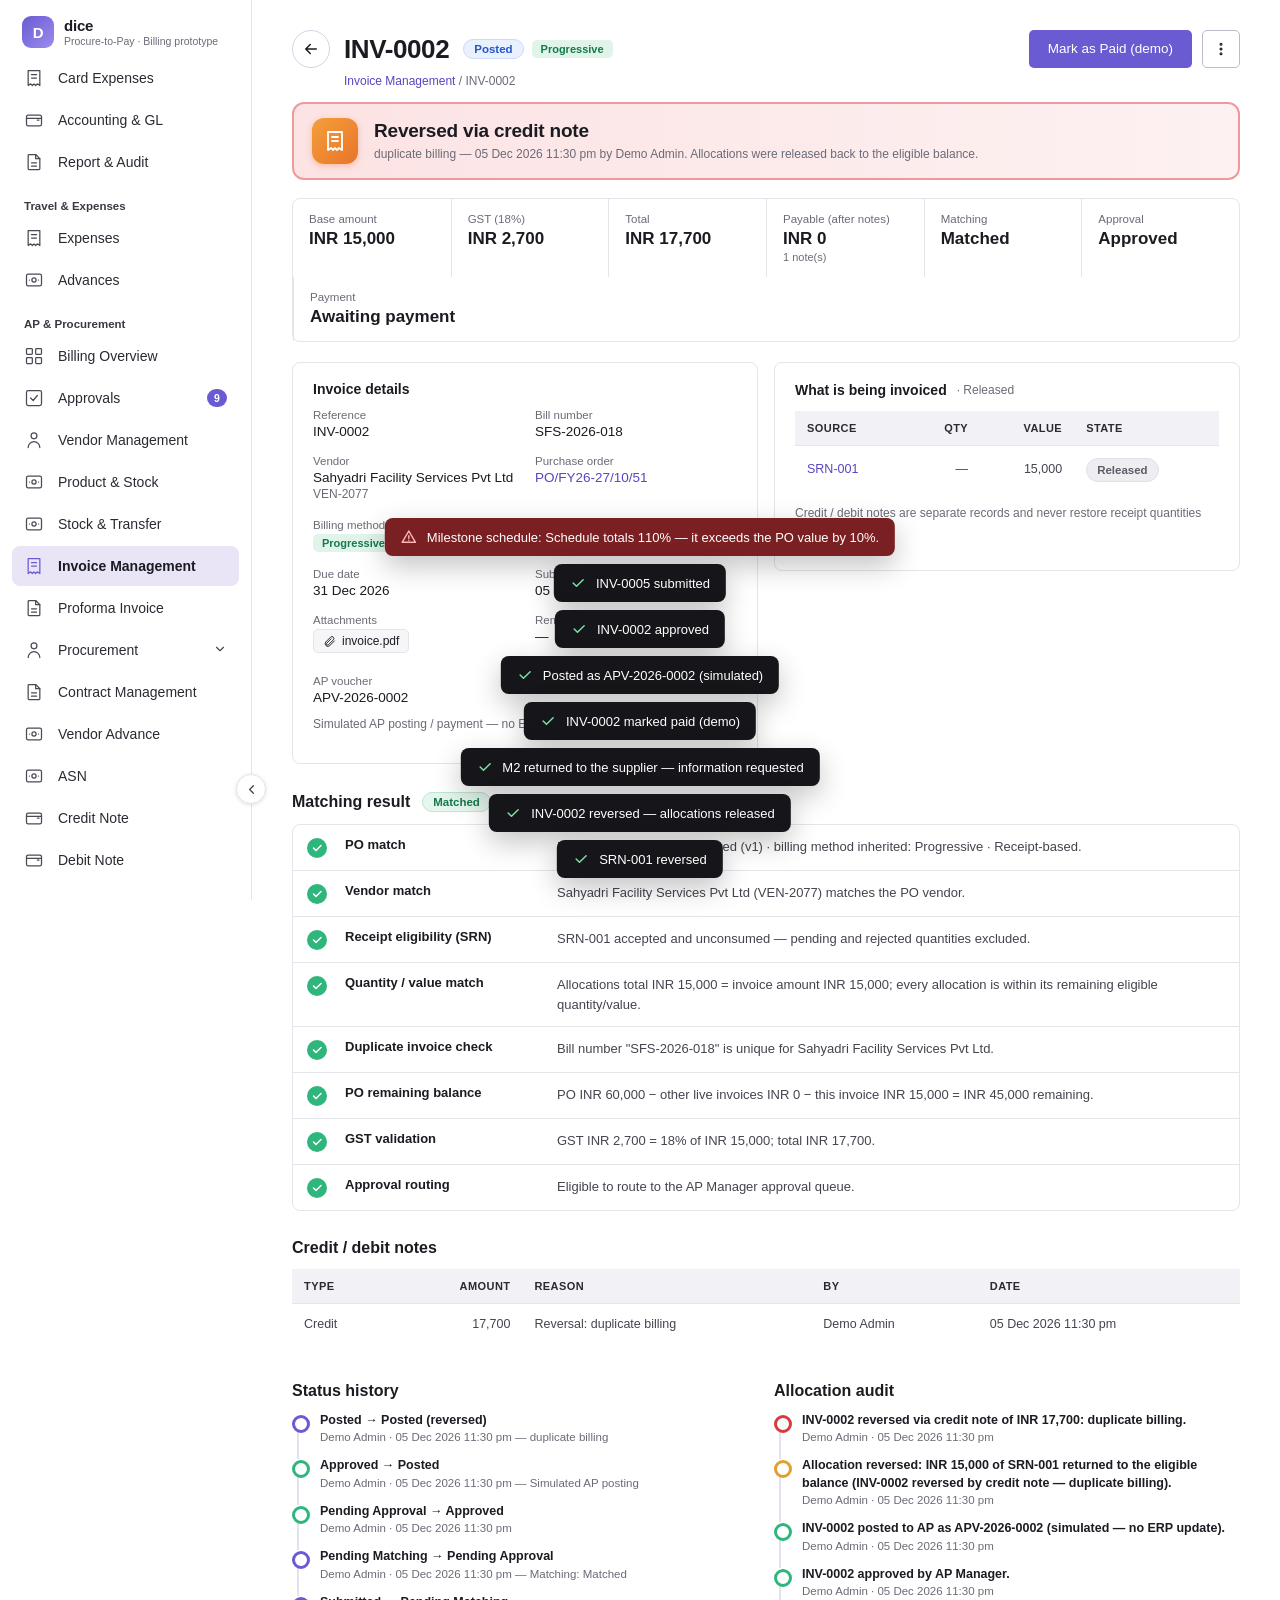
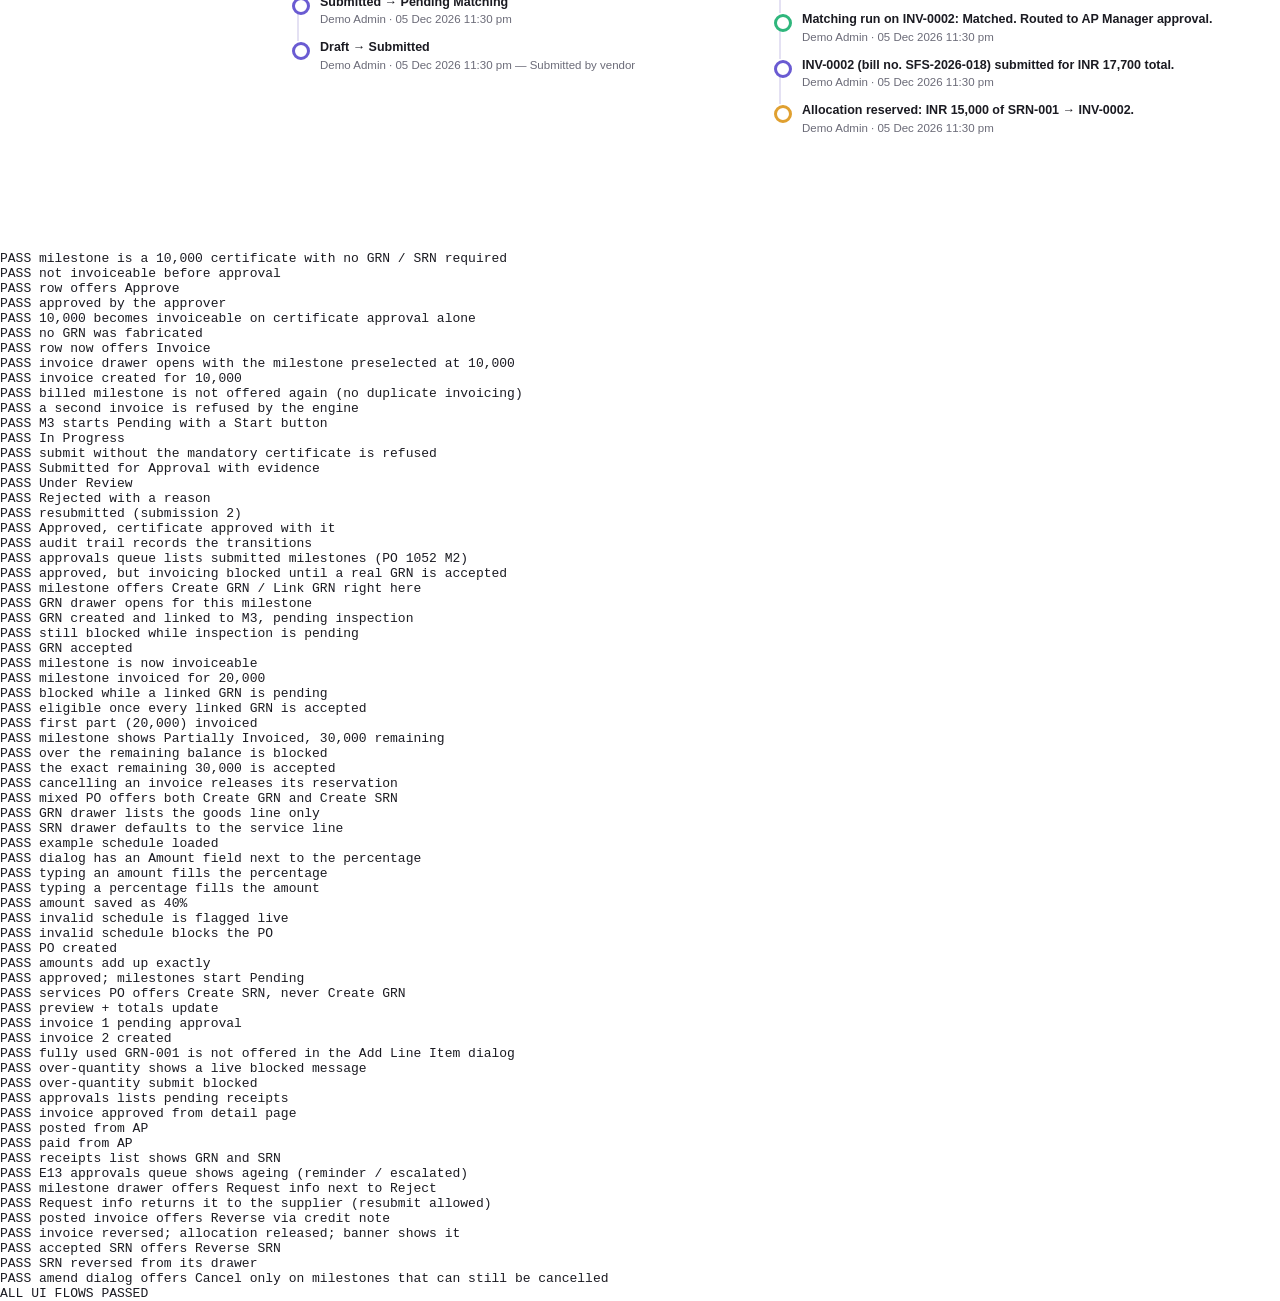
==== commit 7592cb90: "PO page DICE look, PRD v1.3 edge cases for progressive and milestone billing - PO detail page restyl" ====
--- a/billing/tests/flow.html
+++ b/billing/tests/flow.html
@@ -136,5 +136,21 @@
   nav('ap'); ACT['inv-post']({ dataset: { id: i.id } }); submitModal(); T('posted from AP', getInv(i.id).status === 'Posted'); ACT['inv-pay']({ dataset: { id: i.id } }); submitModal(); T('paid from AP', getInv(i.id).status === 'Paid');
   nav('receipts'); T('receipts list shows GRN and SRN', mainText().includes('GRN-') && mainText().includes('SRN-'));
 });
+/* ===== 7. Corrections and edge cases through the UI (PRD §5) ===== */
+run('corrections and edge cases', () => {
+  seedDb('default'); const po = PO('po-1052'), m = msOf(po)[1];
+  nav('approvals?tab=milestones'); T('E13 approvals queue shows ageing (reminder / escalated)', mainText().includes('Reminder sent') && mainText().includes('Escalated to Procurement Manager'));
+  openMilestonePanel(m.id); T('milestone drawer offers Request info next to Reject', !!$q('.panel [data-act="ms-info"]'));
+  click('.panel .card [data-act="ms-info"]'); $q('.overlay textarea').value = 'page 3 missing'; submitModal();
+  T('Request info returns it to the supplier (resubmit allowed)', getMS(m.id).status === 'Rejected' && getMS(m.id).infoRequested === true && panelText().includes('Information requested')); closePanel();
+  const i = db.invoices.find(v => v.status === 'Pending Approval'); A.approveInvoice(i.id); A.postInvoice(i.id); nav('invoice/' + i.id);
+  click('[data-act="inv-more"]'); const rv = [...document.querySelectorAll('.menu button')].find(b => /Reverse via credit note/.test(b.textContent)); T('posted invoice offers Reverse via credit note', !!rv);
+  rv.click(); $q('.overlay textarea').value = 'duplicate billing'; submitModal(); T('invoice reversed; allocation released; banner shows it', getInv(i.id).reversed && mainText().includes('Reversed via credit note') && isLive(getInv(i.id)) === false);
+  const x = db.srns.find(r => r.status === 'Accepted'); openReceiptPanel('srn', x.id); T('accepted SRN offers Reverse SRN', !!$q('.panel [data-act="srn-reverse"]'));
+  click('.panel [data-act="srn-reverse"]'); $q('.overlay textarea').value = 'not rendered'; submitModal(); T('SRN reversed from its drawer', getSRN(x.id).reversed === true); closePanel();
+  const po45 = PO('po-1045'); ACT['po-amend']({ dataset: { id: po45.id } });
+  T('amend dialog offers Cancel only on milestones that can still be cancelled', document.querySelectorAll('.overlay input[name^="mx_"]').length >= 1 && document.querySelectorAll('.overlay input[name^="mx_"]').length < msOf(po45).length); document.querySelector('.overlay')?.remove();
+});
+
 document.getElementById('out').textContent = log.join('\n') + '\n' + (log.some(l => l.startsWith('FAIL') || l.startsWith('ERR')) ? 'SOME FAILED' : 'ALL UI FLOWS PASSED');
 </script></body></html>
--- a/billing/css/app.css
+++ b/billing/css/app.css
@@ -619,3 +619,53 @@
 .accbox{align-items:flex-start;border:1px solid var(--border);border-radius:8px;padding:12px 14px;margin-bottom:10px;background:#fff}
 .accbox input{margin-top:3px}
 .acc-chip.part{background:#EDE7F6;color:#5B3FA0}
+
+/* ============ PO detail page — DICE look (single-scroll page, soft-green action, collapsible side panel) ============ */
+.po-detail .ph{align-items:flex-start;gap:16px}
+.po-detail .po-ttl h1{font-size:28px;font-weight:700;letter-spacing:-.3px;line-height:1.15;margin:2px 0 8px}
+.po-detail .po-ttl .tags{display:flex;gap:8px}
+.po-detail .ph .back{margin-top:2px}
+.btn-soft{background:#E2F1E7;color:#2B7A47;border:1px solid transparent;font-weight:500}
+.btn-soft:hover{background:#D0E9D8}
+.stage-row{display:flex;align-items:flex-start;gap:14px;margin-top:16px}
+.stage-row .stage{flex:1;margin-top:0}
+.side-tg{width:30px;height:30px;border-radius:6px;border:1px solid var(--border);background:#fff;display:grid;place-items:center;color:var(--text);flex:none;margin-top:4px}
+.side-tg:hover{border-color:var(--primary);color:var(--primary)}
+.po-detail .dots{background:rgba(255,255,255,.55);padding:6px 9px;border-radius:14px;gap:5px}
+.po-detail .dots i{width:11px;height:11px;border-width:1.5px}
+.po-detail .stage .pct{width:34px;height:34px;font-size:9px;border:2px solid #7FD3AE;background:transparent}
+.po-detail .live{background:#0F8F56;box-shadow:0 2px 6px rgba(15,143,86,.35)}
+.po-detail .tabs{gap:2px;margin-top:22px;border-bottom:1px solid var(--border)}
+.po-detail .tab{padding:11px 12px;font-size:12.5px;font-weight:500;color:#2A2A33}
+.po-detail .tab.active{font-weight:600}
+.po-detail .tab::after{background:#111;left:0;right:0;height:2px}
+.ov-top{display:flex;align-items:center;gap:12px;margin:2px 0 22px}
+.ov-top h2{font-size:22px;font-weight:500;margin:0}
+.ov-top .spacer{flex:1}
+.po-detail .stat{border-radius:12px;min-height:100px;padding:20px 24px}
+.po-detail .stat b{font-size:19px;font-weight:500;letter-spacing:0}
+.po-detail .stat span{font-size:13px;font-weight:600;color:var(--text);margin-top:4px}
+.po-detail .meta-row{gap:0;display:grid;grid-template-columns:repeat(4,minmax(0,1fr));margin:26px 0 8px}
+.po-detail .meta-row .k{font-size:12.5px;color:var(--muted)}
+.po-detail .meta-row .v{font-size:14px;font-weight:500;margin-top:4px}
+.po-detail .cards-3{gap:16px;margin-top:34px !important}
+.po-detail .cards-3 .card{border-radius:6px;padding:18px 18px 22px;box-shadow:0 1px 3px rgba(20,20,40,.05)}
+.po-detail .cards-3 .card .card-t{font-size:14px;font-weight:600;padding-bottom:12px;border-bottom:1px solid var(--border);margin-bottom:16px}
+.po-detail .cards-3 .card .strong{font-size:16px;font-weight:500}
+.po-detail .sec{font-size:22px;font-weight:500;margin:40px 0 14px}
+.po-detail .sec .sub{font-size:12.5px}
+.po-detail .ov-sec{border-top:none;margin-top:34px;padding-top:0}
+.po-detail .ov-h{display:none}
+.po-detail .sec .plus-circle{margin-left:4px}
+.main-grid.side-off{grid-template-columns:minmax(0,1fr)}
+.main-grid.side-off>div:last-child{display:none}
+.inv-cards{display:grid;grid-template-columns:repeat(auto-fill,minmax(330px,1fr));gap:18px;margin-top:10px}
+.inv-card{border:1px solid var(--border);border-radius:8px;padding:18px 18px 14px;background:#fff;cursor:pointer;box-shadow:0 1px 4px rgba(20,20,40,.05);transition:box-shadow .2s,border-color .2s}
+.inv-card:hover{box-shadow:0 8px 22px rgba(40,30,90,.1);border-color:var(--primary-100)}
+.inv-thumb{width:46px;height:50px;border-radius:5px;background:#16161A;display:flex;flex-direction:column;gap:4px;padding:8px 6px;margin-bottom:12px}
+.inv-thumb i{display:block;height:3px;border-radius:2px;background:#E8554E}.inv-thumb i:nth-child(2){background:#3FA36B;width:70%}.inv-thumb i:nth-child(3){background:#F0A24A;width:50%}
+.inv-ref{font-size:14px;font-weight:600}
+.inv-amt{font-size:14px;font-weight:700;margin:2px 0 10px;padding-bottom:10px;border-bottom:1px solid var(--border)}
+.inv-meta{font-size:11.5px;line-height:1.7;color:var(--text-2)}
+.inv-foot{display:flex;gap:6px;margin-top:10px}
+.po-empty{display:flex;align-items:center;justify-content:center;gap:10px;min-height:110px;font-size:12px;border:1px solid var(--border);border-radius:6px;color:var(--text);margin-top:10px}
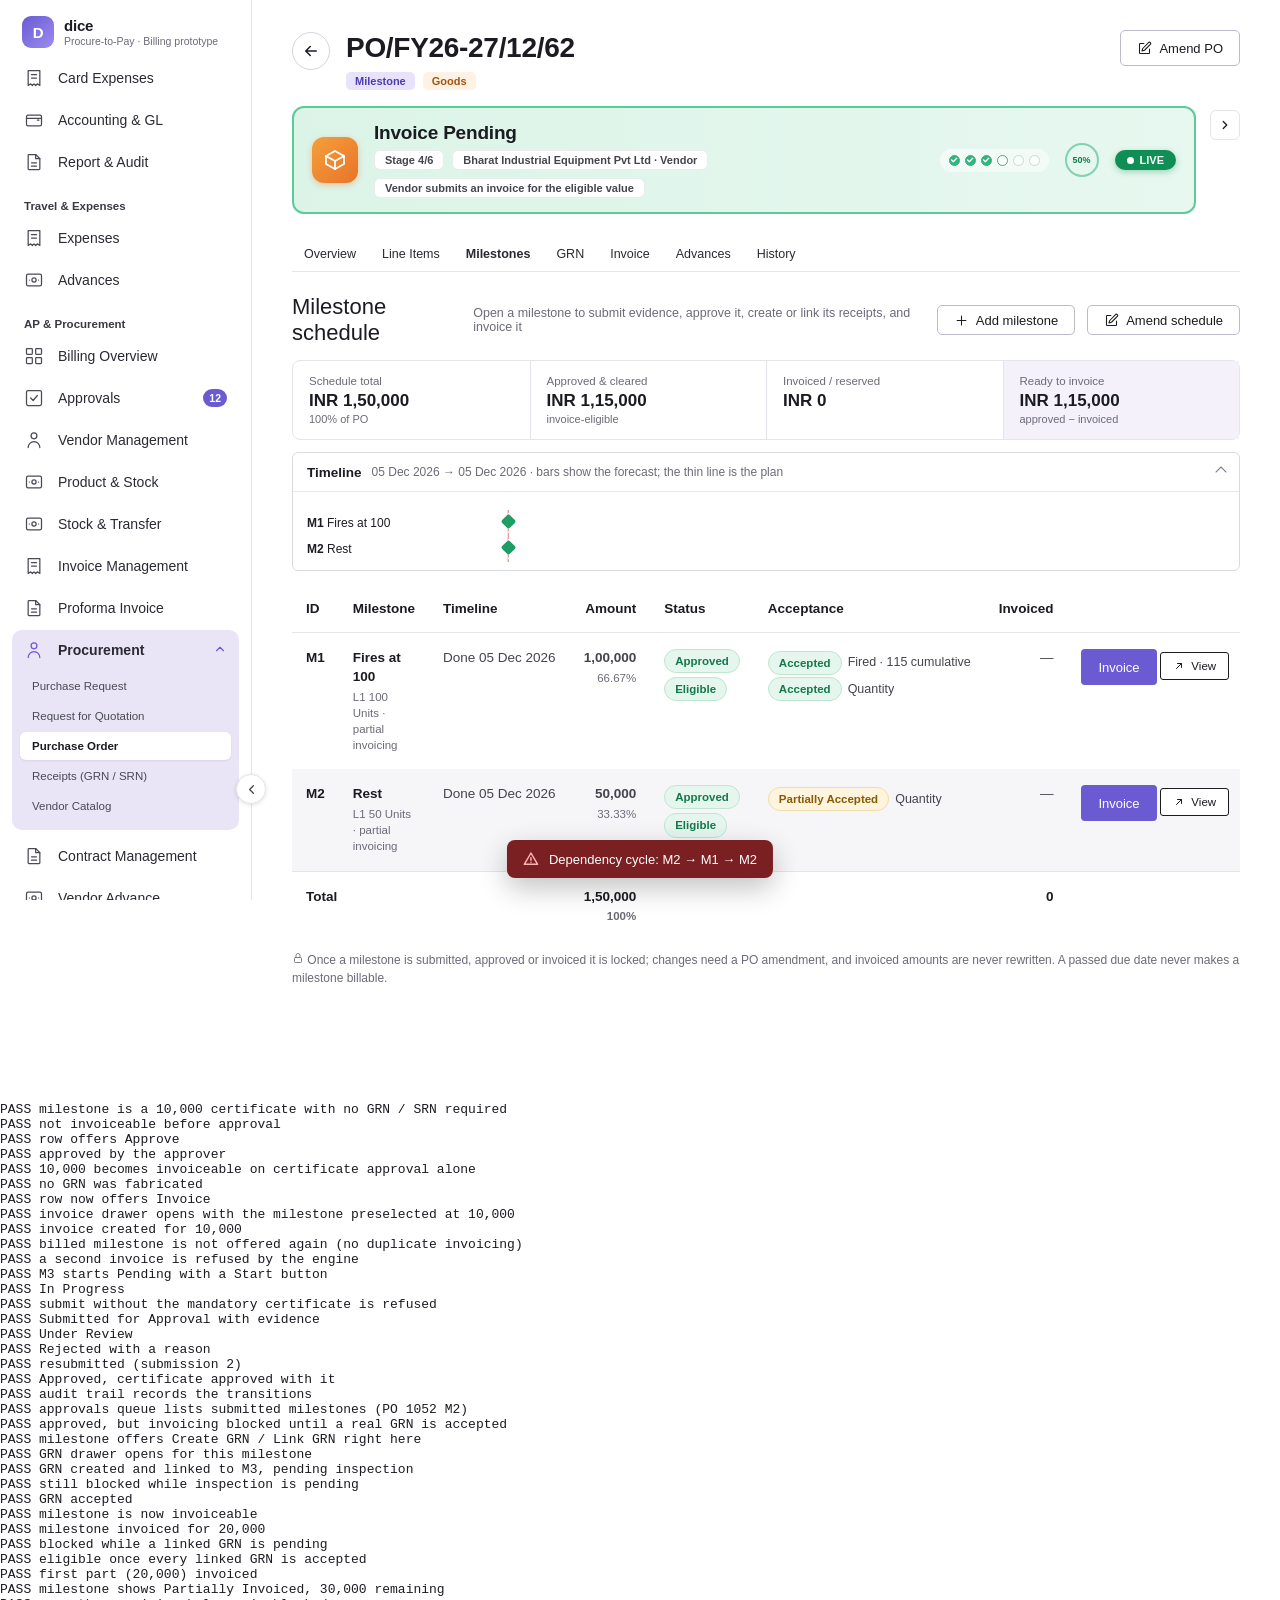
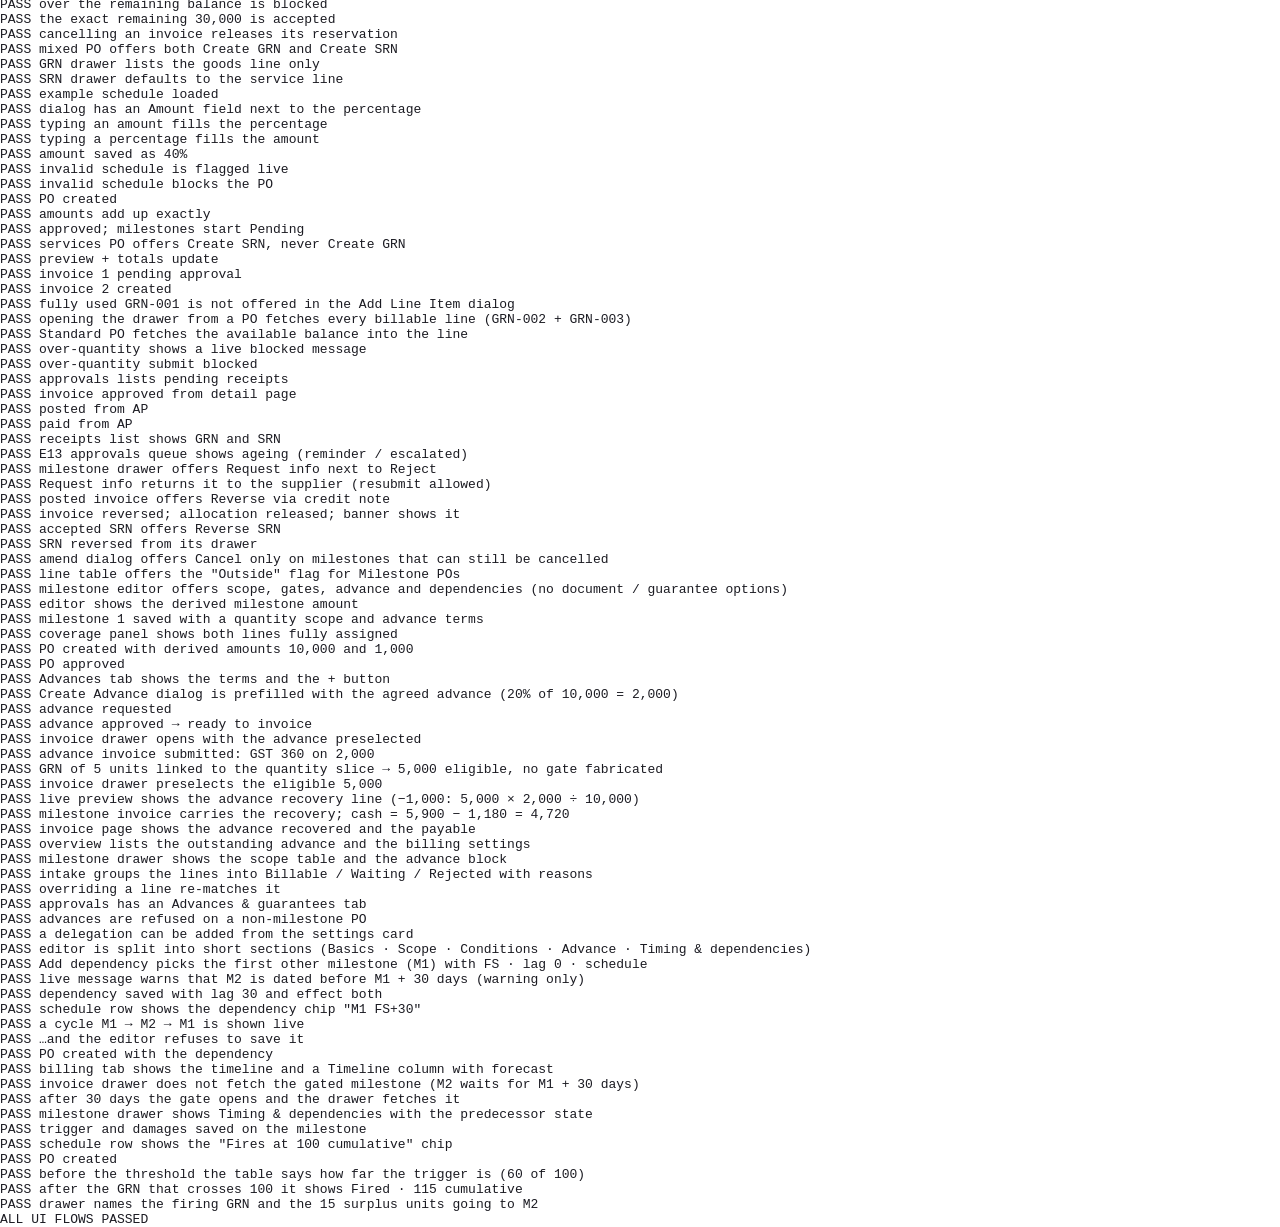
==== commit 9246953d: "Milestone spec, dependencies and timing, quantity triggers, delay damages; invoice line fetch fix - " ====
--- a/billing/tests/flow.html
+++ b/billing/tests/flow.html
@@ -1,7 +1,7 @@
-<!doctype html><html><head><meta charset="utf-8"><title>flow</title><link rel="stylesheet" href="../css/base.css"><link rel="stylesheet" href="../css/app.css"></head><body>
+﻿<!doctype html><html><head><meta charset="utf-8"><title>flow</title><link rel="stylesheet" href="../css/base.css"><link rel="stylesheet" href="../css/app.css"></head><body>
 <div class="app"><aside id="sidebar" class="sidebar"></aside><main id="main" class="main"></main></div><div id="toasts" class="toast-stack"></div><pre id="out">running…</pre>
-<script src="../js/core.js"></script><script src="../js/logic.js"></script><script src="../js/seed.js"></script><script src="../js/ui.js"></script>
-<script src="../js/screens-po.js"></script><script src="../js/screens-receipts.js"></script><script src="../js/screens-bill.js"></script><script src="../js/screens-inv.js"></script><script src="../js/screens-dash.js"></script>
+<script src="../js/core.js"></script><script src="../js/logic.js"></script><script src="../js/advances.js"></script><script src="../js/seed.js"></script><script src="../js/ui.js"></script>
+<script src="../js/screens-po.js"></script><script src="../js/screens-receipts.js"></script><script src="../js/screens-bill.js"></script><script src="../js/screens-inv.js"></script><script src="../js/screens-adv.js"></script><script src="../js/screens-dash.js"></script>
 <script>
 /* Drives the app the way a user does: clicks real buttons and types into real inputs inside the drawers. */
 const log = [], flush = () => { document.getElementById('out').textContent = log.join('\n'); };
@@ -117,14 +117,17 @@
   seedDb('default'); nav('po/po-1042?tab=billing');
   const g1 = db.grns.find(g => g.poId === 'po-1042' && g.number === 'GRN-001'), g2 = db.grns.find(g => g.poId === 'po-1042' && g.number === 'GRN-002');
   const addLine = id => { click('.panel [data-act="inv-line-add"]'); const cb = $q(`.overlay input[data-pick="${id}"]`); if (!cb) { const none = $q('.overlay')?.textContent.includes('No Items found'); document.querySelector('.overlay')?.remove(); return none ? 'none' : 'missing'; } cb.click(); submitModal(); return 'added'; };
-  const inv = (no, g, qty) => { openInvPanel({ poId: 'po-1042' }); setv('number', no); addLine('grn:' + g.id); setv(`alloc.grn:${g.id}.qty`, qty); };
+  const inv = (no, g, qty) => { openInvPanel({ poId: 'po-1042' }); ui.f.alloc = {}; render(); setv('number', no); addLine('grn:' + g.id); setv(`alloc.grn:${g.id}.qty`, qty); };
   inv('BIE-001', g1, 30); T('preview + totals update', panelText().includes('35,400'), panelText().slice(0, 100)); click('[data-act="inv-save"][data-m="submit"]');
   T('invoice 1 pending approval', db.invoices.some(i => i.number === 'BIE-001' && i.status === 'Pending Approval' && i.gross === 35400));
   closePanel(); inv('BIE-002', g2, 20); click('[data-act="inv-save"][data-m="submit"]'); T('invoice 2 created', db.invoices.some(i => i.number === 'BIE-002'));
-  closePanel(); openInvPanel({ poId: 'po-1042' }); T('fully used GRN-001 is not offered in the Add Line Item dialog', addLine('grn:' + g1.id) === 'missing');
+  closePanel(); openInvPanel({ poId: 'po-1042' }); T('fully used GRN-001 is not offered in the Add Line Item dialog', addLine('grn:' + g1.id) !== 'added');
+  closePanel(); db.invoices.find(i => i.number === 'BIE-002').status = 'Rejected'; db.invoices.find(i => i.number === 'BIE-002').allocs = [];
+  openInvPanel({ poId: 'po-1042' }); T('opening the drawer from a PO fetches every billable line (GRN-002 + GRN-003)', Object.keys(ui.f.alloc).length >= 2 && !!$q('.panel [data-f="alloc.grn:' + g2.id + '.qty"]'), Object.keys(ui.f.alloc));
+  openInvPanel({ poId: 'po-1044' }); T('Standard PO fetches the available balance into the line', +ui.f.net > 0, ui.f.net);
   /* over-allocation live message */
   closePanel(); db.invoices.find(i => i.number === 'BIE-002').status = 'Rejected'; db.invoices.find(i => i.number === 'BIE-002').allocs = [];
-  openInvPanel({ poId: 'po-1042' }); setv('number', 'Y'); addLine('grn:' + g2.id); setv(`alloc.grn:${g2.id}.qty`, 45);
+  openInvPanel({ poId: 'po-1042' }); ui.f.alloc = {}; render(); setv('number', 'Y'); addLine('grn:' + g2.id); setv(`alloc.grn:${g2.id}.qty`, 45);
   T('over-quantity shows a live blocked message', $q('#inv-sum').textContent.includes('would be blocked') && $q('#inv-sum').textContent.includes('exceeds the eligible quantity'), $q('#inv-sum').textContent);
   click('[data-act="inv-save"][data-m="submit"]'); T('over-quantity submit blocked', !db.invoices.some(i => i.number === 'Y') && modalText().length > 0); document.querySelector('.overlay')?.remove(); closePanel();
 });
@@ -152,5 +155,111 @@
   T('amend dialog offers Cancel only on milestones that can still be cancelled', document.querySelectorAll('.overlay input[name^="mx_"]').length >= 1 && document.querySelectorAll('.overlay input[name^="mx_"]').length < msOf(po45).length); document.querySelector('.overlay')?.remove();
 });
 
+/* ===== 8. Line-scoped schedule, advance, recovery — end to end through the UI ===== */
+run('scoped schedule + advance + recovery (UI)', () => {
+  seedDb('default'); nav('pos'); click('[data-act="po-new"]');
+  setv('type', 'Goods'); setv('supplierId', 'sup1'); setv('title', 'Scoped PO');
+  click('.panel [data-act="ln-add"]'); setv('lines.0.desc', 'Servers'); setv('lines.0.qty', 10); setv('lines.0.price', 1000);
+  click('.panel [data-act="ln-add"]'); setv('lines.1.desc', 'Cables'); setv('lines.1.qty', 100); setv('lines.1.price', 10);
+  click('[data-act="po-method"][data-m="Milestone"]'); ui.f.milestones = []; render();
+  T('line table offers the "Outside" flag for Milestone POs', !!$q('.panel [data-f="lines.0.outside"]'));
+  click('.panel [data-act="ms-add"]'); let f = $q('.overlay form');
+  T('milestone editor offers scope, gates, advance and dependencies (no document / guarantee options)', !!f.querySelector('[data-mode="lines"]') && !!f.querySelector('[name=requireCompleteQty]') && !f.querySelector('[name=needsGuarantee]') && !f.querySelector('[name=needsDoc]') && !!f.querySelector('[name=advAllowed]'));
+  f.querySelector('[name=name]').value = 'Servers delivered'; f.querySelector('[data-mode="lines"]').click();
+  const v1 = f.querySelector('#sc-rows [data-k="v"]'); v1.value = 10; v1.dispatchEvent(new Event('input', { bubbles: true }));
+  T('editor shows the derived milestone amount', f.querySelector('#sc-total').textContent.includes('10,000'), f.querySelector('#sc-total').textContent);
+  f.querySelector('[name=allowPartial]').checked = true; const aa = f.querySelector('[name=advAllowed]'); aa.checked = true; aa.dispatchEvent(new Event('change', { bubbles: true }));
+  f.querySelector('[name=advValue]').value = 20; submitModal();
+  T('milestone 1 saved with a quantity scope and advance terms', ui.f.milestones.length === 1 && ui.f.milestones[0].scope[0].basis === 'quantity' && ui.f.milestones[0].advance.allowed && ui.f.milestones[0].allowPartial);
+  click('.panel [data-act="ms-add"]'); f = $q('.overlay form'); f.querySelector('[name=name]').value = 'Cabling'; f.querySelector('[data-mode="lines"]').click();
+  const ls = f.querySelector('#sc-rows [data-k="lineId"]'); ls.value = ui.f.lines[1].id; ls.dispatchEvent(new Event('change', { bubbles: true }));
+  const bs = f.querySelector('#sc-rows [data-k="basis"]'); bs.value = 'percent'; bs.dispatchEvent(new Event('change', { bubbles: true }));
+  const v2 = f.querySelector('#sc-rows [data-k="v"]'); v2.value = 100; v2.dispatchEvent(new Event('input', { bubbles: true })); submitModal();
+  T('coverage panel shows both lines fully assigned', panelText().includes('Fully assigned') && !panelText().includes('Not assigned'), panelText().slice(panelText().indexOf('Coverage'), panelText().indexOf('Coverage') + 200));
+  click('[data-act="po-submit"]');
+  const po = db.pos.find(p => p.title === 'Scoped PO'); T('PO created with derived amounts 10,000 and 1,000', po && msOf(po).map(m => m.amount).join() === '10000,1000', po && msOf(po).map(m => m.amount));
+  ACT['po-approve']({ dataset: { id: po.id } }); submitModal(); T('PO approved', po.status === 'Approved');
+  const [m1] = msOf(po);
+  nav('po/' + po.id + '?tab=advances'); T('Advances tab shows the terms and the + button', mainText().includes('Advances Requests') || mainText().includes('No Advances'));
+  click('#main [data-act="adv-new"]'); f = $q('.overlay form');
+  T('Create Advance dialog is prefilled with the agreed advance (20% of 10,000 = 2,000)', +f.querySelector('[name=base]').value === 2000 && $q('.overlay').textContent.includes('Total payable'), f.querySelector('[name=base]').value);
+  submitModal(); const adv = db.advances.find(a => a.poId === po.id); T('advance requested', !!adv && adv.base === 2000 && advStatus(adv) === 'Requested');
+  ACT['adv-approve']({ dataset: { id: adv.id } }); submitModal(); T('advance approved → ready to invoice', advStatus(getAdv(adv.id)) === 'Approved');
+  openAdvPanel(adv.id); click('.panel .panel-foot [data-act="inv-new"]'); T('invoice drawer opens with the advance preselected', ui.f.alloc['advance:' + adv.id]?.on === true);
+  setv('number', 'ADV-UI-1'); click('[data-act="inv-save"][data-m="submit"]'); const ai = db.invoices.find(i => i.number === 'ADV-UI-1');
+  T('advance invoice submitted: GST 360 on 2,000', ai && ai.status === 'Pending Approval' && ai.gst === 360 && ai.advanceId === adv.id);
+  A.approveInvoice(ai.id); A.postInvoice(ai.id); A.payInvoice(ai.id); closePanel();
+  A.msStart(m1.id); A.msSubmit(m1.id, { actualDate: todayISO() }); A.msApprove(m1.id);
+  const g = A.createGRN({ poId: po.id, lineId: po.lines[0].id, date: todayISO(), received: 5, rejected: 0, milestoneId: m1.id }, 'accept');
+  T('GRN of 5 units linked to the quantity slice → 5,000 eligible, no gate fabricated', g.ok && msEnt(getMS(m1.id), po) === 5000);
+  nav('po/' + po.id + '?tab=billing'); click(`#main [data-act="inv-new"][data-ms="${m1.id}"]`);
+  T('invoice drawer preselects the eligible 5,000', ui.f.alloc['milestone:' + m1.id]?.value === 5000, ui.f.alloc);
+  setv('number', 'MS-UI-1'); T('live preview shows the advance recovery line (−1,000: 5,000 × 2,000 ÷ 10,000)', panelText().includes('Advance recovered') && panelText().includes('1,000'), panelText().slice(0, 200));
+  click('[data-act="inv-save"][data-m="submit"]'); const mi = db.invoices.find(i => i.number === 'MS-UI-1');
+  T('milestone invoice carries the recovery; cash = 5,900 − 1,180 = 4,720', mi && mi.recovery.net === 1000 && payable(mi) === r2(5900 - 1180), mi && [mi.recovery, payable(mi)]);
+  nav('invoice/' + mi.id); T('invoice page shows the advance recovered and the payable', mainText().includes('Advance recovered') && mainText().includes('Payable'));
+  nav('overview'); T('overview lists the outstanding advance and the billing settings', mainText().includes('Outstanding advances by age') && mainText().includes('Billing settings') && mainText().includes('Delegate approvals'));
+  openMilestonePanel(m1.id); T('milestone drawer shows the scope table and the advance block', panelText().includes('Scope') && panelText().includes('Advance') && panelText().includes('Remaining')); closePanel();
+});
+run('intake + guarantee + approvals queue (UI)', () => {
+  seedDb('default'); const po = PO('po-1047'), m = msOf(po)[2];
+  nav('po/po-1047?tab=billing'); openInvPanel({ poId: po.id }); click('.panel [data-act="inv-intake"]'); click('.overlay #in-sample');
+  T('intake groups the lines into Billable / Waiting / Rejected with reasons', $q('.overlay').textContent.includes('Claimed') && $q('.overlay').textContent.includes('Rejected') && $q('.overlay').textContent.includes('Rate'));
+  T('overriding a line re-matches it', !!$q('.overlay select[data-ov="line"]')); document.querySelector('.overlay')?.remove(); closePanel();
+  nav('approvals?tab=advances'); T('approvals has an Advances & guarantees tab', mainText().includes('Advances & guarantees') || !!$q('#main .tab'));
+  const rq = A.requestAdvance({ poId: 'po-1044', msId: 'x', base: 1 }); T('advances are refused on a non-milestone PO', !rq.ok);
+  nav('overview'); click('#main [data-act="deleg-add"]'); T('a delegation can be added from the settings card', (db.meta.delegations || []).length === 1);
+});
+
+run('dependencies: editor → gate → timeline (UI)', () => {
+  seedDb('default'); nav('pos'); click('[data-act="po-new"]');
+  setv('type', 'Goods'); setv('supplierId', 'sup1'); setv('title', 'Dep PO');
+  click('.panel [data-act="ln-add"]'); setv('lines.0.desc', 'Items'); setv('lines.0.qty', 10); setv('lines.0.price', 1000);
+  click('[data-act="po-method"][data-m="Milestone"]'); ui.f.milestones = []; render();
+  const msForm = (name, pct, planned) => { click('.panel [data-act="ms-add"]'); const f = $q('.overlay form'); f.querySelector('[name=name]').value = name; const p = f.querySelector('[name=pct]'); p.value = pct; p.dispatchEvent(new Event('input', { bubbles: true })); f.querySelector('[name=planned]').value = planned; return f; };
+  let f = msForm('Design', 50, daysFromNow(10));
+  T('editor is split into short sections (Basics · Scope · Conditions · Advance · Timing & dependencies)', f.querySelectorAll('details.mm-sec').length === 5 && !!f.querySelector('#dp-rows') && !!f.querySelector('[name=duration]') && !!f.querySelector('[name=forecast]'));
+  submitModal();
+  f = msForm('Install', 50, daysFromNow(12)); click('.overlay #dp-add');
+  const sel = (k, v, ev = 'change') => { const e = $q('.overlay').querySelector(`[data-dp="0"][data-k="${k}"]`); e.value = v; e.dispatchEvent(new Event(ev, { bubbles: true })); };
+  T('Add dependency picks the first other milestone (M1) with FS · lag 0 · schedule', $q('.overlay').querySelector('[data-dp="0"][data-k="pred"]').value === 'M1');
+  sel('lag', 30, 'input'); sel('lag', 30); sel('effect', 'both');
+  T('live message warns that M2 is dated before M1 + 30 days (warning only)', $q('.overlay #dp-msg').textContent.includes('allows it only from'), $q('.overlay #dp-msg').textContent);
+  submitModal(); const m2 = ui.f.milestones[1];
+  T('dependency saved with lag 30 and effect both', m2.deps && m2.deps[0].pred === 'M1' && m2.deps[0].lag === 30 && m2.deps[0].effect === 'both', m2.deps);
+  T('schedule row shows the dependency chip "M1 FS+30"', $q('.panel .ms-tbl').textContent.includes('M1 FS+30'));
+  click('.panel [data-act="ms-edit"][data-i="0"]'); click('.overlay #dp-add'); const e0 = $q('.overlay').querySelector('[data-dp="0"][data-k="pred"]'); e0.value = 'M2'; e0.dispatchEvent(new Event('change', { bubbles: true }));
+  T('a cycle M1 → M2 → M1 is shown live', $q('.overlay #dp-msg').textContent.includes('Dependency cycle'), $q('.overlay #dp-msg').textContent);
+  submitModal(); T('…and the editor refuses to save it', !!$q('.overlay form') && !(ui.f.milestones[0].deps || []).length); document.querySelector('.overlay')?.remove();
+  click('[data-act="po-submit"]'); const po = db.pos.find(p => p.title === 'Dep PO'); T('PO created with the dependency', !!po && msOf(po)[1].deps[0].effect === 'both');
+  ACT['po-approve']({ dataset: { id: po.id } }); submitModal();
+  const [a, b] = msOf(po); A.msStart(a.id); A.msSubmit(a.id, { actualDate: todayISO(), files: ['f'] }); A.msApprove(a.id); A.msStart(b.id); A.msSubmit(b.id, { actualDate: todayISO(), files: ['f'] }); A.msApprove(b.id);
+  nav('po/' + po.id + '?tab=billing'); T('billing tab shows the timeline and a Timeline column with forecast', mainText().includes('Timeline') && mainText().includes('M1 FS+30'));
+  openInvPanel({ poId: po.id }); T('invoice drawer does not fetch the gated milestone (M2 waits for M1 + 30 days)', !ui.f.alloc['milestone:' + b.id]); closePanel();
+  getMS(a.id).approvedAt = new Date(Date.now() - 31 * 864e5).toISOString(); openInvPanel({ poId: po.id });
+  T('after 30 days the gate opens and the drawer fetches it', !!ui.f.alloc['milestone:' + b.id]); closePanel();
+  openMilestonePanel(b.id); T('milestone drawer shows Timing & dependencies with the predecessor state', panelText().includes('Timing & dependencies') && panelText().includes('Finish → Start')); closePanel();
+});
+run('quantity trigger + delay damages (UI)', () => {
+  seedDb('default'); nav('pos'); click('[data-act="po-new"]');
+  setv('type', 'Goods'); setv('supplierId', 'sup1'); setv('title', 'Trigger PO');
+  click('.panel [data-act="ln-add"]'); setv('lines.0.desc', 'Servers'); setv('lines.0.qty', 150); setv('lines.0.price', 1000);
+  click('[data-act="po-method"][data-m="Milestone"]'); ui.f.milestones = []; render();
+  const scoped = (name, qty, extra) => { click('.panel [data-act="ms-add"]'); const f = $q('.overlay form'); f.querySelector('[name=name]').value = name; f.querySelector('[data-mode="lines"]').click();
+    const v = f.querySelector('#sc-rows [data-k="v"]'); v.value = qty; v.dispatchEvent(new Event('input', { bubbles: true })); f.querySelector('[name=allowPartial]').checked = true; if (extra) extra(f); submitModal(); };
+  scoped('Fires at 100', 100, f => { const t = f.querySelector('[name=trigOn]'); t.checked = true; t.dispatchEvent(new Event('change', { bubbles: true })); f.querySelector('[name=trigQty]').value = 100; f.querySelector('[name=dmgRate]').value = 0.5; f.querySelector('[name=dmgCap]').value = 5; });
+  T('trigger and damages saved on the milestone', ui.f.milestones[0].trigger && ui.f.milestones[0].trigger.qty === 100 && ui.f.milestones[0].damages.ratePct === 0.5 && ui.f.milestones[0].damages.capPct === 5, ui.f.milestones[0]);
+  T('schedule row shows the "Fires at 100 cumulative" chip', $q('.panel .ms-tbl').textContent.includes('Fires at 100 cumulative'));
+  scoped('Rest', 50);
+  click('[data-act="po-submit"]'); const po = db.pos.find(p => p.title === 'Trigger PO'); T('PO created', !!po);
+  ACT['po-approve']({ dataset: { id: po.id } }); submitModal(); const [m1, m2] = msOf(po);
+  [m1, m2].forEach(m => { A.msStart(m.id); A.msSubmit(m.id, { actualDate: todayISO(), files: ['f'] }); A.msApprove(m.id); });
+  const g = n => A.createGRN({ poId: po.id, lineId: po.lines[0].id, date: todayISO(), received: n, rejected: 0 }, 'accept');
+  g(60); nav('po/' + po.id + '?tab=billing'); T('before the threshold the table says how far the trigger is (60 of 100)', mainText().includes('60 of 100 reached'), mainText().slice(mainText().indexOf('Acceptance'), mainText().indexOf('Acceptance') + 300));
+  g(55); nav('po/' + po.id + '?tab=billing'); T('after the GRN that crosses 100 it shows Fired · 115 cumulative', mainText().includes('Fired · 115 cumulative'));
+  openMilestonePanel(m1.id); T('drawer names the firing GRN and the 15 surplus units going to M2', panelText().includes('Fired by GRN-') && panelText().includes('15 surplus unit(s) count toward M2'), panelText().slice(panelText().indexOf('Quantity trigger'), panelText().indexOf('Quantity trigger') + 300)); closePanel();
+});
 document.getElementById('out').textContent = log.join('\n') + '\n' + (log.some(l => l.startsWith('FAIL') || l.startsWith('ERR')) ? 'SOME FAILED' : 'ALL UI FLOWS PASSED');
 </script></body></html>
+
+
--- a/billing/css/app.css
+++ b/billing/css/app.css
@@ -669,3 +669,61 @@
 .inv-meta{font-size:11.5px;line-height:1.7;color:var(--text-2)}
 .inv-foot{display:flex;gap:6px;margin-top:10px}
 .po-empty{display:flex;align-items:center;justify-content:center;gap:10px;min-height:110px;font-size:12px;border:1px solid var(--border);border-radius:6px;color:var(--text);margin-top:10px}
+
+/* ---- refinement: slightly smaller controls, crisper borders ---- */
+.input{height:40px;padding:0 12px;font-size:13.5px;border-color:#C9C8D6;border-radius:4px}
+.input:hover{border-color:#A9A7BD}
+.input.sm{height:34px}
+.ro{min-height:40px;padding:0 12px;font-size:13.5px;border-color:#DAD9E4}
+.btn{height:36px;padding:0 16px;font-size:13px}
+.btn-sm{height:30px}
+.card{padding:16px 18px;border-color:#DAD9E4;border-radius:6px}
+.li-table{table-layout:auto;border-color:#C9C8D6}
+.li-table th{padding:10px 9px;font-size:12px;border-color:#DAD9E4;background:#FAFAFC}
+.li-table td{padding:7px;border-color:#DAD9E4}
+.li-table td:first-child{min-width:190px}
+.li-table .input{height:34px;font-size:13px}
+.li-table td:first-child{min-width:150px}
+.li-table td .input.num{min-width:60px;padding:0 8px}
+.li-table th:nth-child(2){min-width:76px}
+
+/* ---- milestone editor sections, dependency rows, timeline ---- */
+.mm-secs{display:flex;flex-direction:column;gap:10px}
+.mm-sec{border:1px solid #DAD9E4;border-radius:6px;background:#fff}
+.mm-sec>summary{display:flex;align-items:center;gap:10px;padding:10px 14px;cursor:pointer;list-style:none;font-size:13.5px}
+.mm-sec>summary::-webkit-details-marker{display:none}
+.mm-sec>summary::after{content:"";margin-left:auto;width:7px;height:7px;border-right:1.6px solid #7A7890;border-bottom:1.6px solid #7A7890;transform:rotate(45deg);transition:transform .15s}
+.mm-sec[open]>summary::after{transform:rotate(-135deg)}
+.mm-sec>summary .hint{font-size:12px;font-weight:400}
+.mm-sec[open]>summary{border-bottom:1px solid #E8E7F0}
+.mm-n{width:20px;height:20px;border-radius:50%;background:var(--primary-100,#ECE9FB);color:var(--primary);font-size:11.5px;font-weight:700;display:inline-flex;align-items:center;justify-content:center;flex:none}
+.mm-body{padding:12px 14px 6px}
+.mm-sec.ctl{margin:12px 0}
+.mm-ro{padding:8px 12px;background:#F6F6F9;border:1px solid #E4E3EC;border-radius:4px;margin-bottom:10px}
+.fgrid3{display:grid;grid-template-columns:repeat(3,minmax(0,1fr));gap:0 14px}
+.dp-grid{display:grid;grid-template-columns:minmax(0,1.7fr) minmax(0,1.25fr) 74px minmax(0,1.25fr) minmax(0,1fr) 30px;gap:8px;align-items:center;margin-bottom:6px}
+.dp-h{font-size:11px;font-weight:600;color:var(--muted);text-transform:uppercase;letter-spacing:.03em}
+.dp-empty{padding:10px 12px;border:1px dashed #CFCDDD;border-radius:4px;color:var(--muted);font-size:12.5px}
+.dp-sum{display:flex;flex-wrap:wrap;gap:12px;align-items:center;font-size:12.5px;padding:6px 0}
+.tl-chip{display:inline-block;padding:1px 7px;border-radius:10px;font-size:11px;font-weight:600}
+.tl-chip.late{background:#FDECEC;color:#B42318}.tl-chip.early{background:#E3F5EA;color:#157347}
+.dep-chips{display:flex;flex-wrap:wrap;gap:4px;margin-top:4px}
+.dep-chip{display:inline-flex;align-items:center;gap:3px;padding:1px 7px;border-radius:3px;font-size:11px;border:1px solid #D4D2E3;background:#F7F6FC;color:#4B4A63}
+.dep-chip.gate,.dep-chip.both{border-color:#C9C2F0;background:#F0EEFC;color:#4A3FB0}
+.dep-chip.met{border-color:#BFE6CE;background:#EAF7EF;color:#157347}
+.dep-chip.wait.gate,.dep-chip.wait.both{border-color:#F3D9A4;background:#FFF6E3;color:#946200}
+.dep-chip.closing{border-color:#D4D2E3;background:#fff;font-weight:600}
+.tl{white-space:nowrap}
+.ms-tbl td{vertical-align:top}
+.gantt{position:relative;padding:6px 0 2px}
+.g-row{display:grid;grid-template-columns:190px 1fr;align-items:center;gap:10px;height:26px}
+.g-l{font-size:12px;white-space:nowrap;overflow:hidden;text-overflow:ellipsis}
+.g-t{position:relative;height:100%;border-left:1px solid #E4E3EC}
+.g-bar{position:absolute;top:7px;height:10px;border-radius:5px}
+.g-plan{position:absolute;top:20px;height:3px;border-radius:2px;background:#C9C8D6}
+.g-today{position:absolute;top:0;bottom:0;margin-left:200px;width:0;border-left:1.5px dashed #E5484D;z-index:1;pointer-events:none}
+.g-today i{position:absolute;top:-4px;left:3px;font-size:10px;color:#E5484D;font-style:normal}
+.kvg.c4{grid-template-columns:repeat(4,minmax(0,1fr))}
+.g-now{position:absolute;top:0;bottom:0;width:0;border-left:1.5px dashed #E5484D;opacity:.55}
+.g-dia{position:absolute;top:6px;width:11px;height:11px;margin-left:-5px;transform:rotate(45deg);border-radius:2px}
+.g-dia.plan{background:#fff!important;border:1.5px solid #9C9AB3;top:6px;width:9px;height:9px;margin-left:-4px}
